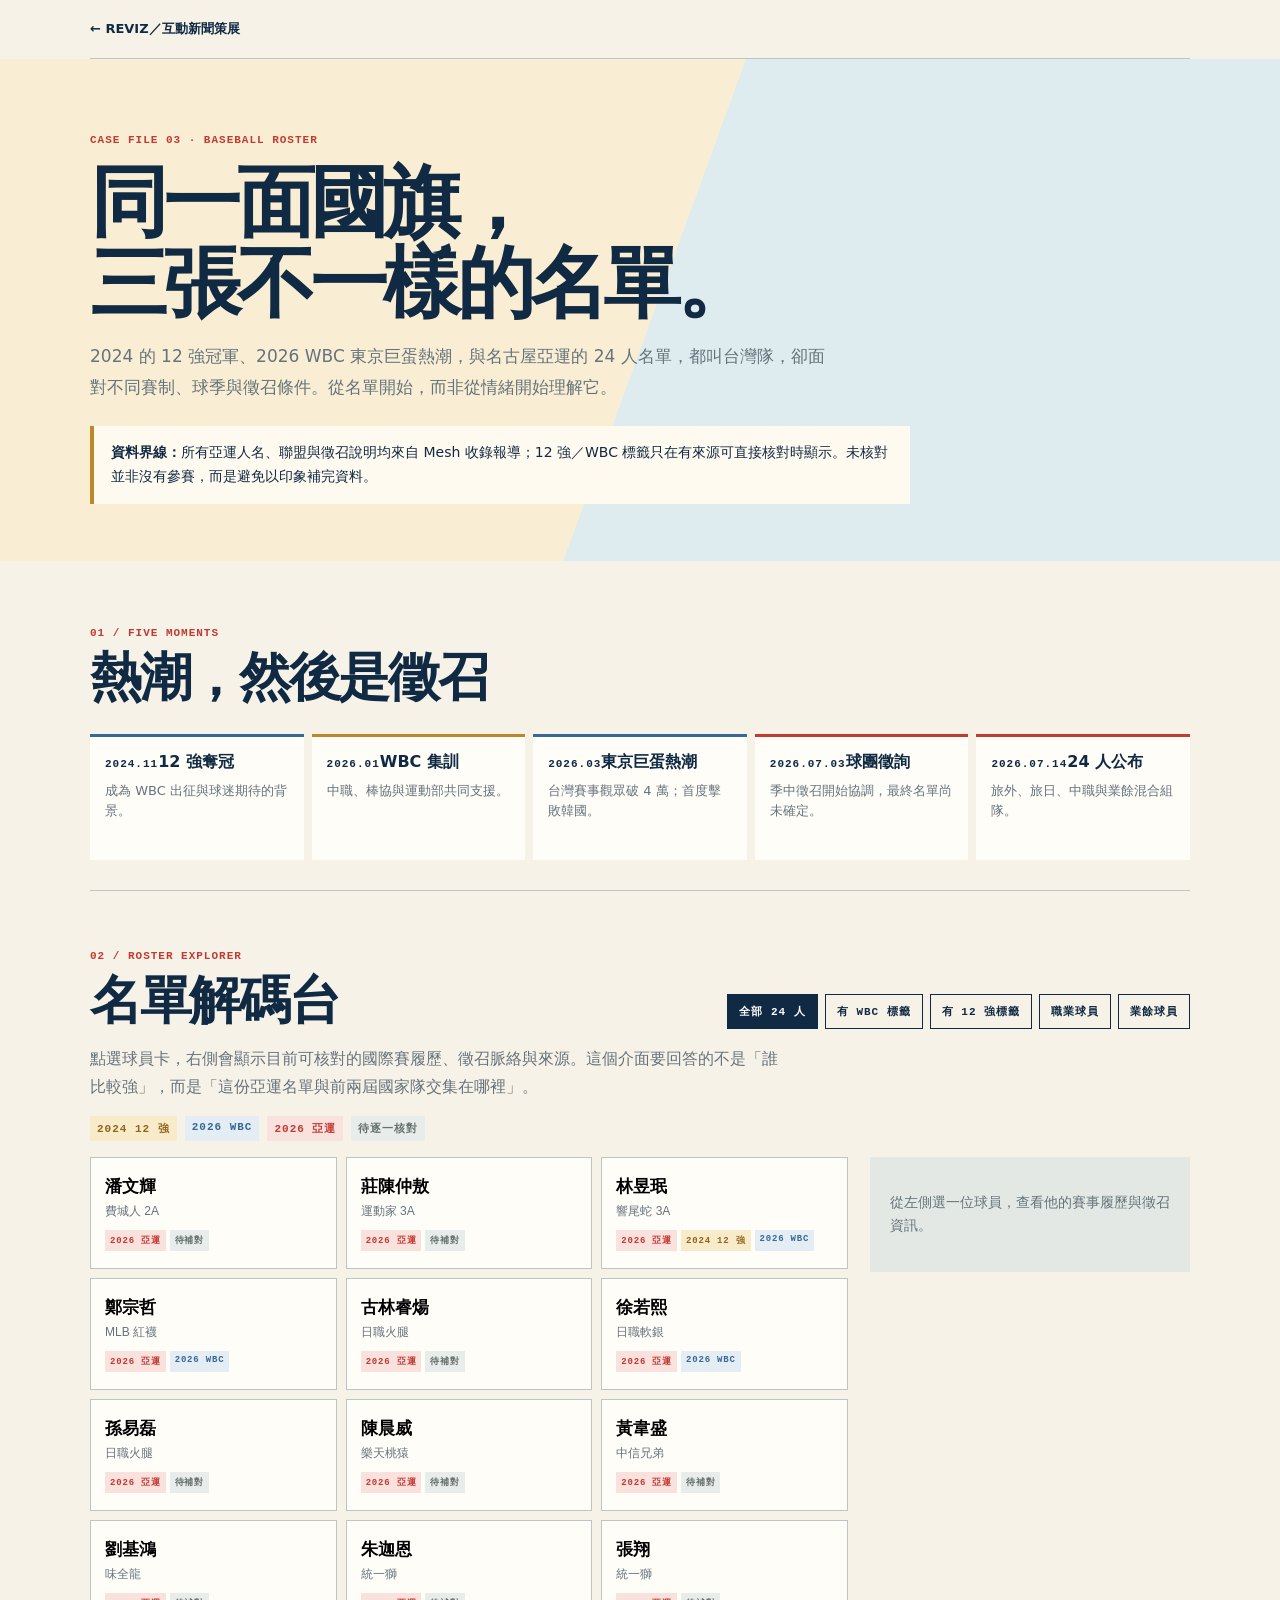
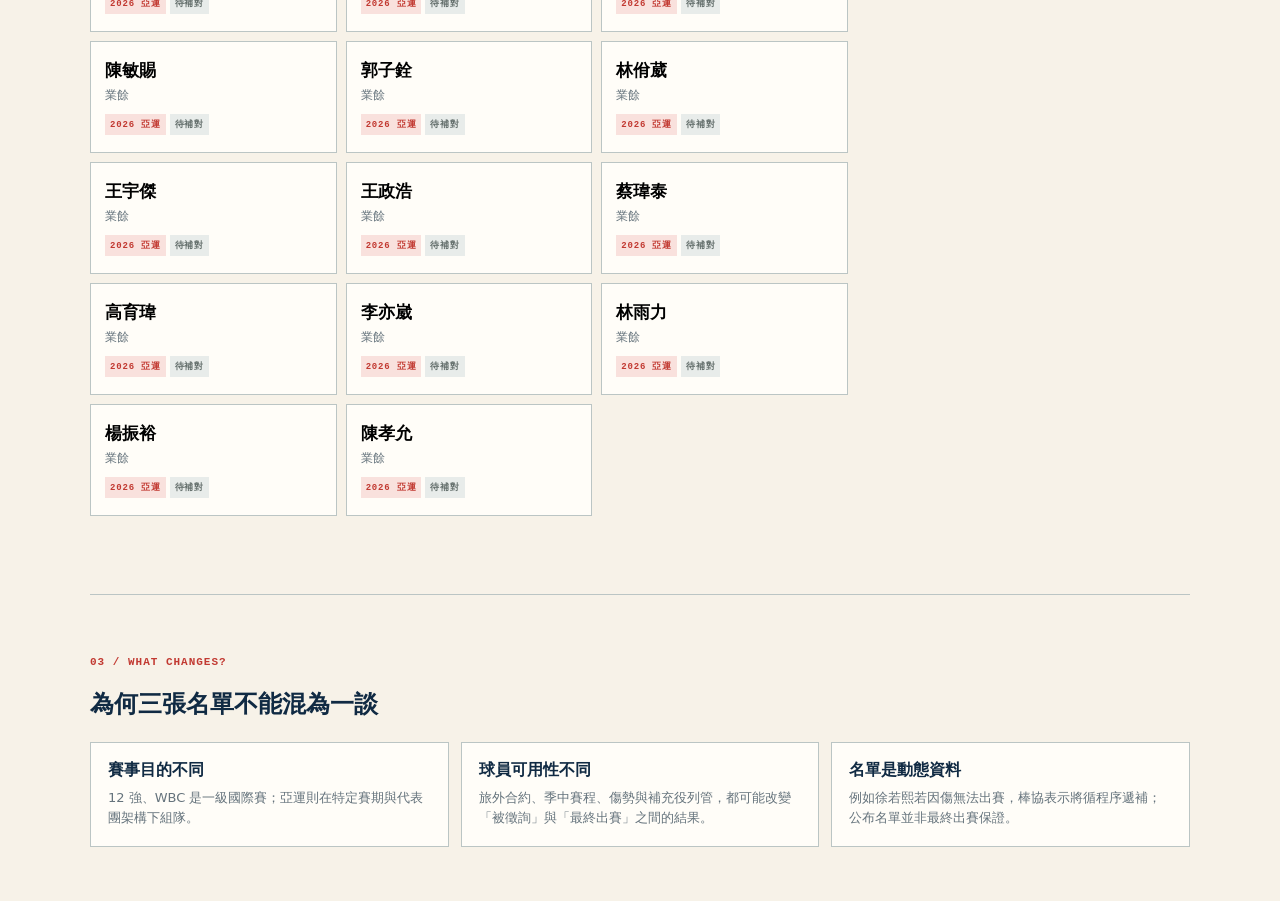
==== baseball-heat-to-asiad.html @ e4b778d0 "feat: redesign baseball story as roster explorer" ====
<!doctype html>
<html lang="zh-Hant"><head><meta charset="utf-8"><meta name="viewport" content="width=device-width,initial-scale=1"><title>24 人名單解碼｜Reviz</title><style>
:root{--ink:#102a43;--paper:#f7f2e8;--red:#c23a32;--blue:#376996;--gold:#bc8829;--line:#bbc5c4;--muted:#65737c}*{box-sizing:border-box}body{margin:0;background:var(--paper);color:var(--ink);font-family:system-ui,-apple-system,"Noto Sans TC",sans-serif}.wrap{width:min(1100px,calc(100% - 42px));margin:auto}a{color:#174f87}.top{padding:20px 0;border-bottom:1px solid var(--line);font-size:13px;font-weight:700}.top a{text-decoration:none;color:inherit}.hero{padding:64px 0 43px;background:linear-gradient(110deg,#f9eed3 0 51%,#dfecef 51%)}.eyebrow,.tag,.filter,.year{font:700 11px ui-monospace,SFMono-Regular,monospace;letter-spacing:.09em}.eyebrow{color:var(--red)}h1,h2{font-family:Georgia,"Noto Serif TC",serif}h1{max-width:870px;margin:16px 0 0;font-size:clamp(44px,7vw,78px);line-height:1.04;letter-spacing:-.06em}.deck{max-width:735px;color:var(--muted);font-size:17px;line-height:1.8}.notice{max-width:820px;margin-top:24px;padding:15px 17px;border-left:4px solid var(--gold);background:#fffaef;font-size:14px;line-height:1.7}.story{padding:55px 0 30px}.story h2,.roster h2{margin:9px 0 0;font-size:clamp(32px,5vw,52px);line-height:1.08;letter-spacing:-.045em}.rail{display:grid;grid-template-columns:repeat(5,1fr);gap:8px;margin-top:28px}.step{position:relative;min-height:126px;padding:15px;border-top:3px solid var(--blue);background:#fffdf8}.step:nth-child(2){border-color:var(--gold)}.step:nth-child(4),.step:nth-child(5){border-color:var(--red)}.step p{margin:8px 0 0;color:var(--muted);font-size:13px;line-height:1.55}.roster{padding:48px 0 78px;border-top:1px solid var(--line)}.roster-head{display:flex;align-items:end;justify-content:space-between;gap:22px}.filters{display:flex;gap:7px;flex-wrap:wrap;justify-content:end}.filter{padding:9px 11px;border:1px solid var(--ink);background:transparent;color:var(--ink);cursor:pointer}.filter.active{background:var(--ink);color:#fff}.guide{max-width:700px;color:var(--muted);line-height:1.7}.legend{display:flex;gap:8px;flex-wrap:wrap;margin:16px 0}.tag{display:inline-block;padding:5px 7px;background:#e4edf4;color:var(--blue)}.tag.twelve{background:#f8ebc9;color:#92651e}.tag.asia{background:#f9e1dd;color:var(--red)}.tag.unknown{background:#e8ecea;color:#66716e}.layout{display:grid;grid-template-columns:1fr 320px;gap:22px}.cards{display:grid;grid-template-columns:repeat(3,1fr);gap:9px}.card{min-height:112px;padding:14px;background:#fffdf8;border:1px solid var(--line);text-align:left;cursor:pointer}.card:hover,.card.active{border:2px solid var(--ink);padding:13px}.card.hide{display:none}.card b{display:block;font-size:17px}.card small{display:block;margin-top:5px;color:var(--muted);font-size:12px}.card .tags{display:flex;gap:4px;flex-wrap:wrap;margin-top:10px}.card .tag{font-size:9px;padding:4px 5px}.detail{position:sticky;top:16px;align-self:start;padding:20px;background:var(--ink);color:#fff}.detail h3{margin:8px 0 14px;font:700 28px Georgia}.detail p{color:#d1e0e3;font-size:14px;line-height:1.7}.detail .tag{color:var(--ink);background:#fff}.detail a{color:#ffe39a;font-weight:700}.detail.empty{background:#e4e8e4;color:var(--muted)}.detail.empty p{color:var(--muted)}.source{margin-top:20px;padding-top:15px;border-top:1px solid #537083;font-size:13px;line-height:1.7}.how{padding:50px 0;border-top:1px solid var(--line)}.howgrid{display:grid;grid-template-columns:repeat(3,1fr);gap:12px;margin-top:22px}.howgrid div{padding:17px;background:#fffdf8;border:1px solid var(--line)}.howgrid b{font-size:16px}.howgrid p{margin:7px 0 0;color:var(--muted);font-size:13px;line-height:1.6}@media(max-width:750px){.wrap{width:min(100% - 28px,1100px)}.hero{padding-top:42px}.rail,.cards,.howgrid{grid-template-columns:1fr}.roster-head{align-items:start;flex-direction:column}.filters{justify-content:start}.layout{grid-template-columns:1fr}.detail{position:static}.cards{grid-template-columns:repeat(2,1fr)}.step{min-height:auto}}
</style></head><body><header class="top wrap"><a href="index.html">← REVIZ／互動新聞策展</a></header><main><section class="hero"><div class="wrap"><p class="eyebrow">CASE FILE 03 · BASEBALL ROSTER</p><h1>同一面國旗，<br>三張不一樣的名單。</h1><p class="deck">2024 的 12 強冠軍、2026 WBC 東京巨蛋熱潮，與名古屋亞運的 24 人名單，都叫台灣隊，卻面對不同賽制、球季與徵召條件。從名單開始，而非從情緒開始理解它。</p><p class="notice"><b>資料界線：</b>所有亞運人名、聯盟與徵召說明均來自 Mesh 收錄報導；12 強／WBC 標籤只在有來源可直接核對時顯示。未核對並非沒有參賽，而是避免以印象補完資料。</p></div></section><section class="story wrap"><p class="eyebrow">01 / FIVE MOMENTS</p><h2>熱潮，然後是徵召</h2><div class="rail"><div class="step"><span class="year">2024.11</span><b>12 強奪冠</b><p>成為 WBC 出征與球迷期待的背景。</p></div><div class="step"><span class="year">2026.01</span><b>WBC 集訓</b><p>中職、棒協與運動部共同支援。</p></div><div class="step"><span class="year">2026.03</span><b>東京巨蛋熱潮</b><p>台灣賽事觀眾破 4 萬；首度擊敗韓國。</p></div><div class="step"><span class="year">2026.07.03</span><b>球團徵詢</b><p>季中徵召開始協調，最終名單尚未確定。</p></div><div class="step"><span class="year">2026.07.14</span><b>24 人公布</b><p>旅外、旅日、中職與業餘混合組隊。</p></div></div></section><section class="roster wrap"><div class="roster-head"><div><p class="eyebrow">02 / ROSTER EXPLORER</p><h2>名單解碼台</h2></div><div class="filters"><button class="filter active" data-filter="all">全部 24 人</button><button class="filter" data-filter="wbc">有 WBC 標籤</button><button class="filter" data-filter="twelve">有 12 強標籤</button><button class="filter" data-filter="pro">職業球員</button><button class="filter" data-filter="amateur">業餘球員</button></div></div><p class="guide">點選球員卡，右側會顯示目前可核對的國際賽履歷、徵召脈絡與來源。這個介面要回答的不是「誰比較強」，而是「這份亞運名單與前兩屆國家隊交集在哪裡」。</p><div class="legend"><span class="tag twelve">2024 12 強</span><span class="tag">2026 WBC</span><span class="tag asia">2026 亞運</span><span class="tag unknown">待逐一核對</span></div><div class="layout"><div class="cards" id="cards"></div><aside class="detail empty" id="detail"><p>從左側選一位球員，查看他的賽事履歷與徵召資訊。</p></aside></div></section><section class="how wrap"><p class="eyebrow">03 / WHAT CHANGES?</p><h2>為何三張名單不能混為一談</h2><div class="howgrid"><div><b>賽事目的不同</b><p>12 強、WBC 是一級國際賽；亞運則在特定賽期與代表團架構下組隊。</p></div><div><b>球員可用性不同</b><p>旅外合約、季中賽程、傷勢與補充役列管，都可能改變「被徵詢」與「最終出賽」之間的結果。</p></div><div><b>名單是動態資料</b><p>例如徐若熙若因傷無法出賽，棒協表示將循程序遞補；公布名單並非最終出賽保證。</p></div></div></section></main><script>
const players=[
['潘文輝','費城人 2A','pro',[], '亞運 24 人名單所列旅美投手。'],['莊陳仲敖','運動家 3A','pro',[], '亞運 24 人名單所列旅美投手。'],['林昱珉','響尾蛇 3A','pro',['twelve','wbc'], 'Mesh 報導可核對他曾為 2024 12 強與 2026 WBC 台灣隊成員；亦入列亞運。'],['鄭宗哲','MLB 紅襪','pro',['wbc'], '2026 WBC 正式 30 人名單野手；2024 12 強因列大聯盟 40 人名單而未參賽。棒協稱亞運徵詢時他尚未升大聯盟，且已表達意願。'],['古林睿煬','日職火腿','pro',[], '亞運 24 人名單所列旅日投手。'],['徐若熙','日職軟銀','pro',['wbc'], 'Mesh 可核對為 WBC 成員並入列亞運；若因腰傷無法出賽，棒協稱將循程序遞補。'],['孫易磊','日職火腿','pro',[], '亞運 24 人名單所列旅日投手。'],['陳晨威','樂天桃猿','pro',[], '7/3 已接獲徵詢通知；亞運正式名單入列。'],['黃韋盛','中信兄弟','pro',[], '亞運 24 人名單所列中職球員。'],['劉基鴻','味全龍','pro',[], '7/3 已接獲徵詢通知；球團表示願配合，也提到季中徵召的兩難。'],['朱迦恩','統一獅','pro',[], '亞運 24 人名單所列中職球員。'],['張翔','統一獅','pro',[], '亞運 24 人名單所列中職球員。'],['陳敏賜','業餘','amateur',[], '亞運 24 人名單所列業餘球員。'],['郭子銓','業餘','amateur',[], '亞運 24 人名單所列業餘球員。'],['林佾葳','業餘','amateur',[], '亞運 24 人名單所列業餘球員。'],['王宇傑','業餘','amateur',[], '亞運 24 人名單所列業餘球員。'],['王政浩','業餘','amateur',[], '亞運 24 人名單所列業餘球員。'],['蔡瑋泰','業餘','amateur',[], '亞運 24 人名單所列業餘球員。'],['高育瑋','業餘','amateur',[], '亞運 24 人名單所列業餘球員。'],['李亦崴','業餘','amateur',[], '亞運 24 人名單所列業餘球員。'],['林雨力','業餘','amateur',[], '亞運 24 人名單所列業餘球員。'],['楊振裕','業餘','amateur',[], '亞運 24 人名單所列業餘球員。'],['陳孝允','業餘','amateur',[], '亞運 24 人名單所列業餘球員。']];
const sources='<a target="_blank" rel="noreferrer" href="https://www.mirrormedia.mg/story/20260714edi060">亞運 24 人名單（鏡週刊）</a> · <a target="_blank" rel="noreferrer" href="https://www.mnews.tw/story/20260703nm027">球團徵詢（鏡新聞）</a> · <a target="_blank" rel="noreferrer" href="https://cpbl.com.tw/xmdoc/cont?sid=0O281660858849586866">12 強正式名單（CPBL）</a> · <a target="_blank" rel="noreferrer" href="https://www.cna.com.tw/news/aspt/202602065002.aspx">WBC 正式名單（中央社）</a>';
const cards=document.querySelector('#cards'),detail=document.querySelector('#detail');function tags(p){let x='<span class="tag asia">2026 亞運</span>';if(p[3].includes('twelve'))x+='<span class="tag twelve">2024 12 強</span>';if(p[3].includes('wbc'))x+='<span class="tag">2026 WBC</span>';if(!p[3].length)x+='<span class="tag unknown">待補對</span>';return x}function show(i){const p=players[i];detail.className='detail';detail.innerHTML='<span class="tag">'+p[1]+'</span><h3>'+p[0]+'</h3><div>'+tags(p)+'</div><p>'+p[4]+'</p><div class="source"><b>資料來源</b><br>'+sources+'</div>';document.querySelectorAll('.card').forEach(c=>c.classList.remove('active'));document.querySelector('[data-i="'+i+'"]').classList.add('active')}players.forEach((p,i)=>{let el=document.createElement('button');el.className='card';el.dataset.i=i;el.dataset.type=p[2];el.dataset.wbc=p[3].includes('wbc');el.dataset.twelve=p[3].includes('twelve');el.innerHTML='<b>'+p[0]+'</b><small>'+p[1]+'</small><div class="tags">'+tags(p)+'</div>';el.onclick=()=>show(i);cards.append(el)});document.querySelectorAll('.filter').forEach(b=>b.onclick=()=>{document.querySelectorAll('.filter').forEach(x=>x.classList.remove('active'));b.classList.add('active');let f=b.dataset.filter;document.querySelectorAll('.card').forEach(c=>c.classList.toggle('hide',f!=='all'&&(f==='wbc'?!JSON.parse(c.dataset.wbc):f==='twelve'?!JSON.parse(c.dataset.twelve):c.dataset.type!==f)))});
</script></body></html>
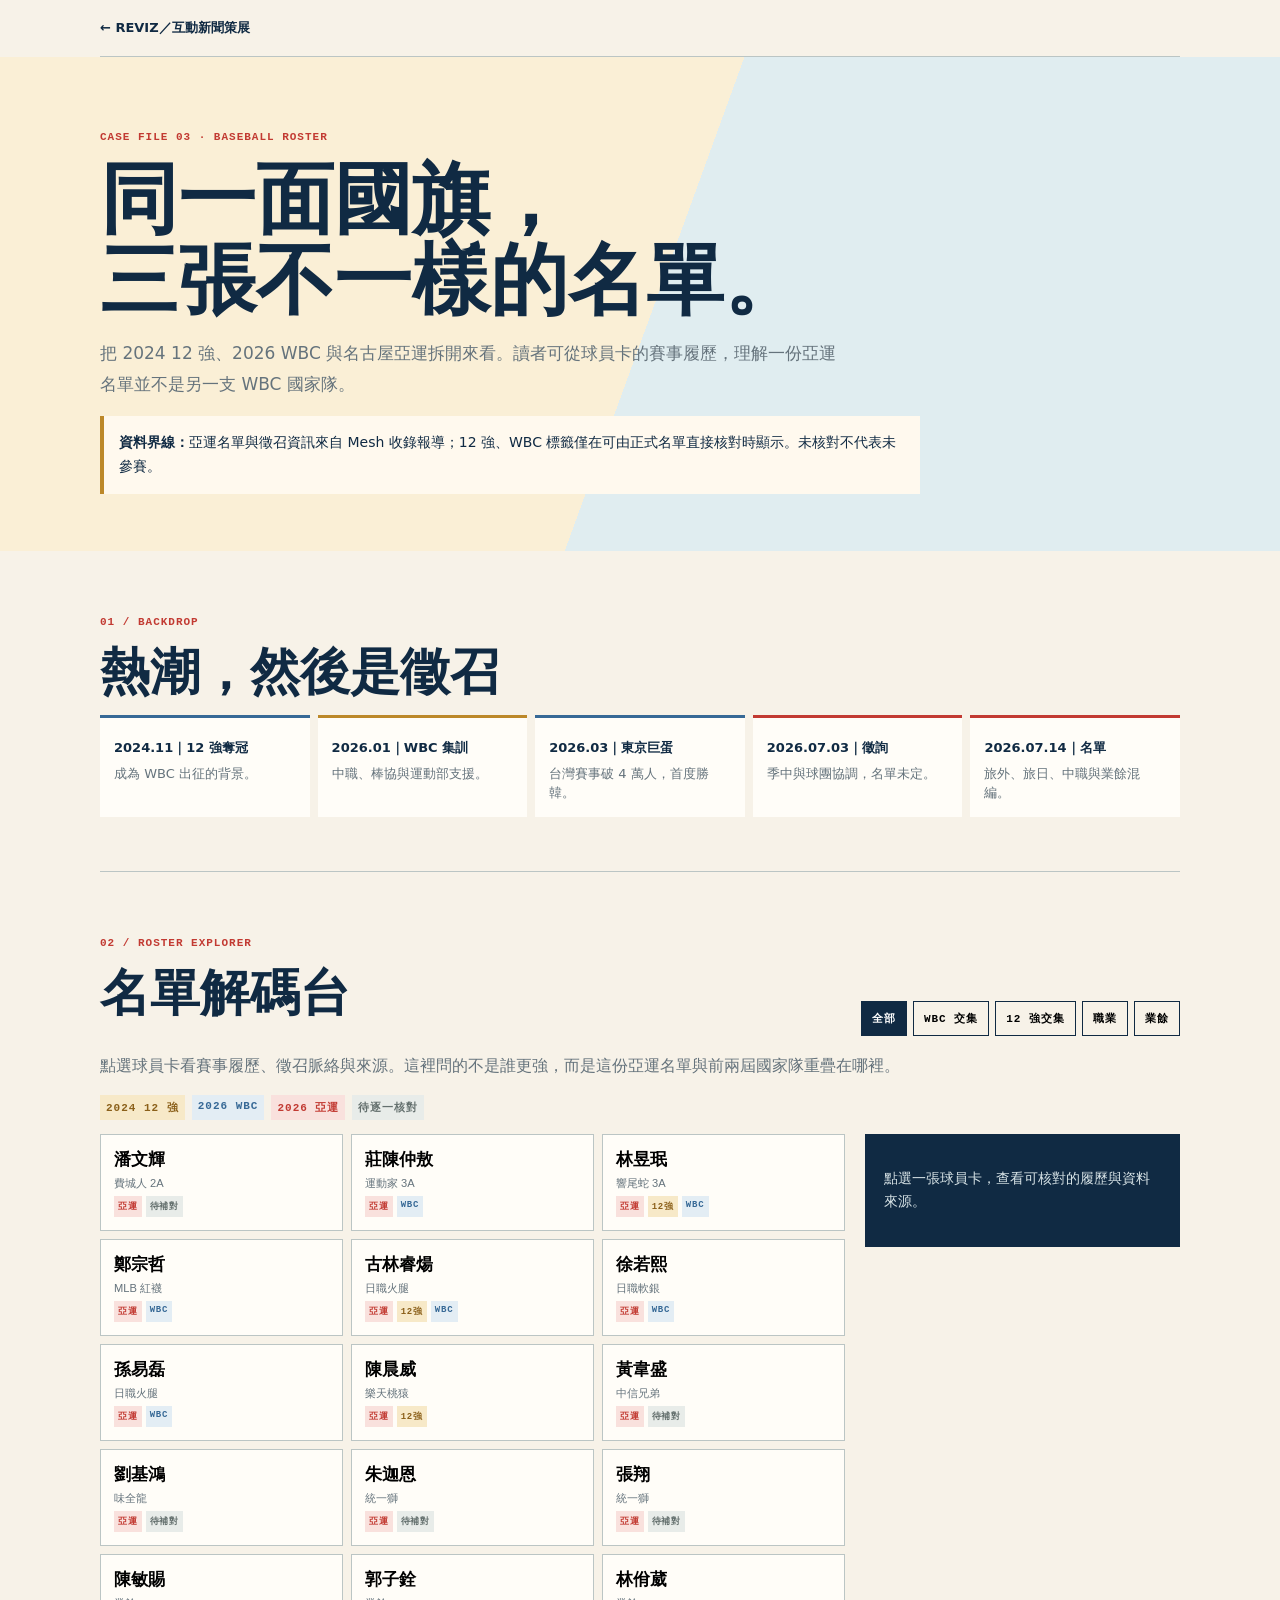
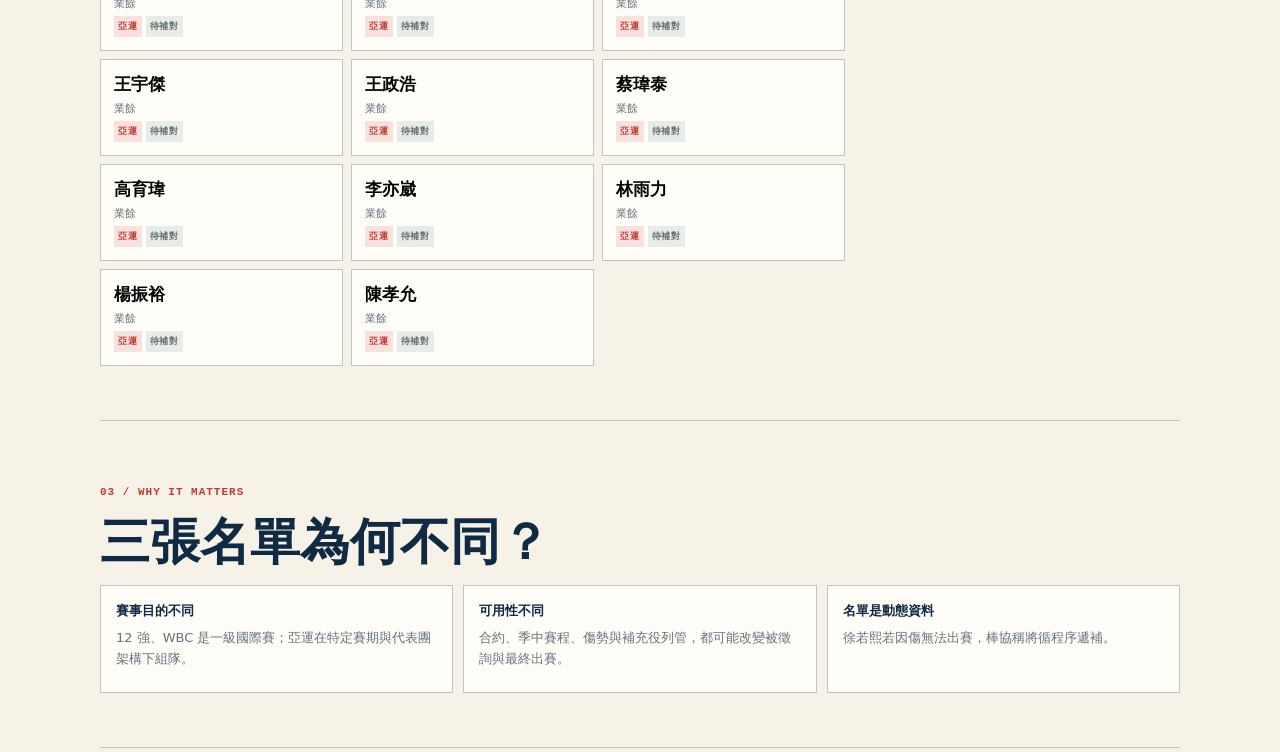
==== commit ba87b7c8: "fix: verify international tournament roster labels" ====
--- a/baseball-heat-to-asiad.html
+++ b/baseball-heat-to-asiad.html
@@ -1,9 +1 @@
-<!doctype html>
-<html lang="zh-Hant"><head><meta charset="utf-8"><meta name="viewport" content="width=device-width,initial-scale=1"><title>24 人名單解碼｜Reviz</title><style>
-:root{--ink:#102a43;--paper:#f7f2e8;--red:#c23a32;--blue:#376996;--gold:#bc8829;--line:#bbc5c4;--muted:#65737c}*{box-sizing:border-box}body{margin:0;background:var(--paper);color:var(--ink);font-family:system-ui,-apple-system,"Noto Sans TC",sans-serif}.wrap{width:min(1100px,calc(100% - 42px));margin:auto}a{color:#174f87}.top{padding:20px 0;border-bottom:1px solid var(--line);font-size:13px;font-weight:700}.top a{text-decoration:none;color:inherit}.hero{padding:64px 0 43px;background:linear-gradient(110deg,#f9eed3 0 51%,#dfecef 51%)}.eyebrow,.tag,.filter,.year{font:700 11px ui-monospace,SFMono-Regular,monospace;letter-spacing:.09em}.eyebrow{color:var(--red)}h1,h2{font-family:Georgia,"Noto Serif TC",serif}h1{max-width:870px;margin:16px 0 0;font-size:clamp(44px,7vw,78px);line-height:1.04;letter-spacing:-.06em}.deck{max-width:735px;color:var(--muted);font-size:17px;line-height:1.8}.notice{max-width:820px;margin-top:24px;padding:15px 17px;border-left:4px solid var(--gold);background:#fffaef;font-size:14px;line-height:1.7}.story{padding:55px 0 30px}.story h2,.roster h2{margin:9px 0 0;font-size:clamp(32px,5vw,52px);line-height:1.08;letter-spacing:-.045em}.rail{display:grid;grid-template-columns:repeat(5,1fr);gap:8px;margin-top:28px}.step{position:relative;min-height:126px;padding:15px;border-top:3px solid var(--blue);background:#fffdf8}.step:nth-child(2){border-color:var(--gold)}.step:nth-child(4),.step:nth-child(5){border-color:var(--red)}.step p{margin:8px 0 0;color:var(--muted);font-size:13px;line-height:1.55}.roster{padding:48px 0 78px;border-top:1px solid var(--line)}.roster-head{display:flex;align-items:end;justify-content:space-between;gap:22px}.filters{display:flex;gap:7px;flex-wrap:wrap;justify-content:end}.filter{padding:9px 11px;border:1px solid var(--ink);background:transparent;color:var(--ink);cursor:pointer}.filter.active{background:var(--ink);color:#fff}.guide{max-width:700px;color:var(--muted);line-height:1.7}.legend{display:flex;gap:8px;flex-wrap:wrap;margin:16px 0}.tag{display:inline-block;padding:5px 7px;background:#e4edf4;color:var(--blue)}.tag.twelve{background:#f8ebc9;color:#92651e}.tag.asia{background:#f9e1dd;color:var(--red)}.tag.unknown{background:#e8ecea;color:#66716e}.layout{display:grid;grid-template-columns:1fr 320px;gap:22px}.cards{display:grid;grid-template-columns:repeat(3,1fr);gap:9px}.card{min-height:112px;padding:14px;background:#fffdf8;border:1px solid var(--line);text-align:left;cursor:pointer}.card:hover,.card.active{border:2px solid var(--ink);padding:13px}.card.hide{display:none}.card b{display:block;font-size:17px}.card small{display:block;margin-top:5px;color:var(--muted);font-size:12px}.card .tags{display:flex;gap:4px;flex-wrap:wrap;margin-top:10px}.card .tag{font-size:9px;padding:4px 5px}.detail{position:sticky;top:16px;align-self:start;padding:20px;background:var(--ink);color:#fff}.detail h3{margin:8px 0 14px;font:700 28px Georgia}.detail p{color:#d1e0e3;font-size:14px;line-height:1.7}.detail .tag{color:var(--ink);background:#fff}.detail a{color:#ffe39a;font-weight:700}.detail.empty{background:#e4e8e4;color:var(--muted)}.detail.empty p{color:var(--muted)}.source{margin-top:20px;padding-top:15px;border-top:1px solid #537083;font-size:13px;line-height:1.7}.how{padding:50px 0;border-top:1px solid var(--line)}.howgrid{display:grid;grid-template-columns:repeat(3,1fr);gap:12px;margin-top:22px}.howgrid div{padding:17px;background:#fffdf8;border:1px solid var(--line)}.howgrid b{font-size:16px}.howgrid p{margin:7px 0 0;color:var(--muted);font-size:13px;line-height:1.6}@media(max-width:750px){.wrap{width:min(100% - 28px,1100px)}.hero{padding-top:42px}.rail,.cards,.howgrid{grid-template-columns:1fr}.roster-head{align-items:start;flex-direction:column}.filters{justify-content:start}.layout{grid-template-columns:1fr}.detail{position:static}.cards{grid-template-columns:repeat(2,1fr)}.step{min-height:auto}}
-</style></head><body><header class="top wrap"><a href="index.html">← REVIZ／互動新聞策展</a></header><main><section class="hero"><div class="wrap"><p class="eyebrow">CASE FILE 03 · BASEBALL ROSTER</p><h1>同一面國旗，<br>三張不一樣的名單。</h1><p class="deck">2024 的 12 強冠軍、2026 WBC 東京巨蛋熱潮，與名古屋亞運的 24 人名單，都叫台灣隊，卻面對不同賽制、球季與徵召條件。從名單開始，而非從情緒開始理解它。</p><p class="notice"><b>資料界線：</b>所有亞運人名、聯盟與徵召說明均來自 Mesh 收錄報導；12 強／WBC 標籤只在有來源可直接核對時顯示。未核對並非沒有參賽，而是避免以印象補完資料。</p></div></section><section class="story wrap"><p class="eyebrow">01 / FIVE MOMENTS</p><h2>熱潮，然後是徵召</h2><div class="rail"><div class="step"><span class="year">2024.11</span><b>12 強奪冠</b><p>成為 WBC 出征與球迷期待的背景。</p></div><div class="step"><span class="year">2026.01</span><b>WBC 集訓</b><p>中職、棒協與運動部共同支援。</p></div><div class="step"><span class="year">2026.03</span><b>東京巨蛋熱潮</b><p>台灣賽事觀眾破 4 萬；首度擊敗韓國。</p></div><div class="step"><span class="year">2026.07.03</span><b>球團徵詢</b><p>季中徵召開始協調，最終名單尚未確定。</p></div><div class="step"><span class="year">2026.07.14</span><b>24 人公布</b><p>旅外、旅日、中職與業餘混合組隊。</p></div></div></section><section class="roster wrap"><div class="roster-head"><div><p class="eyebrow">02 / ROSTER EXPLORER</p><h2>名單解碼台</h2></div><div class="filters"><button class="filter active" data-filter="all">全部 24 人</button><button class="filter" data-filter="wbc">有 WBC 標籤</button><button class="filter" data-filter="twelve">有 12 強標籤</button><button class="filter" data-filter="pro">職業球員</button><button class="filter" data-filter="amateur">業餘球員</button></div></div><p class="guide">點選球員卡，右側會顯示目前可核對的國際賽履歷、徵召脈絡與來源。這個介面要回答的不是「誰比較強」，而是「這份亞運名單與前兩屆國家隊交集在哪裡」。</p><div class="legend"><span class="tag twelve">2024 12 強</span><span class="tag">2026 WBC</span><span class="tag asia">2026 亞運</span><span class="tag unknown">待逐一核對</span></div><div class="layout"><div class="cards" id="cards"></div><aside class="detail empty" id="detail"><p>從左側選一位球員，查看他的賽事履歷與徵召資訊。</p></aside></div></section><section class="how wrap"><p class="eyebrow">03 / WHAT CHANGES?</p><h2>為何三張名單不能混為一談</h2><div class="howgrid"><div><b>賽事目的不同</b><p>12 強、WBC 是一級國際賽；亞運則在特定賽期與代表團架構下組隊。</p></div><div><b>球員可用性不同</b><p>旅外合約、季中賽程、傷勢與補充役列管，都可能改變「被徵詢」與「最終出賽」之間的結果。</p></div><div><b>名單是動態資料</b><p>例如徐若熙若因傷無法出賽，棒協表示將循程序遞補；公布名單並非最終出賽保證。</p></div></div></section></main><script>
-const players=[
-['潘文輝','費城人 2A','pro',[], '亞運 24 人名單所列旅美投手。'],['莊陳仲敖','運動家 3A','pro',[], '亞運 24 人名單所列旅美投手。'],['林昱珉','響尾蛇 3A','pro',['twelve','wbc'], 'Mesh 報導可核對他曾為 2024 12 強與 2026 WBC 台灣隊成員；亦入列亞運。'],['鄭宗哲','MLB 紅襪','pro',['wbc'], '2026 WBC 正式 30 人名單野手；2024 12 強因列大聯盟 40 人名單而未參賽。棒協稱亞運徵詢時他尚未升大聯盟，且已表達意願。'],['古林睿煬','日職火腿','pro',[], '亞運 24 人名單所列旅日投手。'],['徐若熙','日職軟銀','pro',['wbc'], 'Mesh 可核對為 WBC 成員並入列亞運；若因腰傷無法出賽，棒協稱將循程序遞補。'],['孫易磊','日職火腿','pro',[], '亞運 24 人名單所列旅日投手。'],['陳晨威','樂天桃猿','pro',[], '7/3 已接獲徵詢通知；亞運正式名單入列。'],['黃韋盛','中信兄弟','pro',[], '亞運 24 人名單所列中職球員。'],['劉基鴻','味全龍','pro',[], '7/3 已接獲徵詢通知；球團表示願配合，也提到季中徵召的兩難。'],['朱迦恩','統一獅','pro',[], '亞運 24 人名單所列中職球員。'],['張翔','統一獅','pro',[], '亞運 24 人名單所列中職球員。'],['陳敏賜','業餘','amateur',[], '亞運 24 人名單所列業餘球員。'],['郭子銓','業餘','amateur',[], '亞運 24 人名單所列業餘球員。'],['林佾葳','業餘','amateur',[], '亞運 24 人名單所列業餘球員。'],['王宇傑','業餘','amateur',[], '亞運 24 人名單所列業餘球員。'],['王政浩','業餘','amateur',[], '亞運 24 人名單所列業餘球員。'],['蔡瑋泰','業餘','amateur',[], '亞運 24 人名單所列業餘球員。'],['高育瑋','業餘','amateur',[], '亞運 24 人名單所列業餘球員。'],['李亦崴','業餘','amateur',[], '亞運 24 人名單所列業餘球員。'],['林雨力','業餘','amateur',[], '亞運 24 人名單所列業餘球員。'],['楊振裕','業餘','amateur',[], '亞運 24 人名單所列業餘球員。'],['陳孝允','業餘','amateur',[], '亞運 24 人名單所列業餘球員。']];
-const sources='<a target="_blank" rel="noreferrer" href="https://www.mirrormedia.mg/story/20260714edi060">亞運 24 人名單（鏡週刊）</a> · <a target="_blank" rel="noreferrer" href="https://www.mnews.tw/story/20260703nm027">球團徵詢（鏡新聞）</a> · <a target="_blank" rel="noreferrer" href="https://cpbl.com.tw/xmdoc/cont?sid=0O281660858849586866">12 強正式名單（CPBL）</a> · <a target="_blank" rel="noreferrer" href="https://www.cna.com.tw/news/aspt/202602065002.aspx">WBC 正式名單（中央社）</a>';
-const cards=document.querySelector('#cards'),detail=document.querySelector('#detail');function tags(p){let x='<span class="tag asia">2026 亞運</span>';if(p[3].includes('twelve'))x+='<span class="tag twelve">2024 12 強</span>';if(p[3].includes('wbc'))x+='<span class="tag">2026 WBC</span>';if(!p[3].length)x+='<span class="tag unknown">待補對</span>';return x}function show(i){const p=players[i];detail.className='detail';detail.innerHTML='<span class="tag">'+p[1]+'</span><h3>'+p[0]+'</h3><div>'+tags(p)+'</div><p>'+p[4]+'</p><div class="source"><b>資料來源</b><br>'+sources+'</div>';document.querySelectorAll('.card').forEach(c=>c.classList.remove('active'));document.querySelector('[data-i="'+i+'"]').classList.add('active')}players.forEach((p,i)=>{let el=document.createElement('button');el.className='card';el.dataset.i=i;el.dataset.type=p[2];el.dataset.wbc=p[3].includes('wbc');el.dataset.twelve=p[3].includes('twelve');el.innerHTML='<b>'+p[0]+'</b><small>'+p[1]+'</small><div class="tags">'+tags(p)+'</div>';el.onclick=()=>show(i);cards.append(el)});document.querySelectorAll('.filter').forEach(b=>b.onclick=()=>{document.querySelectorAll('.filter').forEach(x=>x.classList.remove('active'));b.classList.add('active');let f=b.dataset.filter;document.querySelectorAll('.card').forEach(c=>c.classList.toggle('hide',f!=='all'&&(f==='wbc'?!JSON.parse(c.dataset.wbc):f==='twelve'?!JSON.parse(c.dataset.twelve):c.dataset.type!==f)))});
-</script></body></html>
+<!doctype html><html lang="zh-Hant"><head><meta charset="utf-8"><meta name="viewport" content="width=device-width,initial-scale=1"><title>24 人名單解碼｜Reviz</title><style>:root{--i:#102a43;--p:#f7f2e8;--r:#c23a32;--b:#376996;--g:#bc8829;--l:#bbc5c4;--m:#65737c}*{box-sizing:border-box}body{margin:0;background:var(--p);color:var(--i);font-family:system-ui,-apple-system,"Noto Sans TC",sans-serif}.w{width:min(1080px,calc(100% - 38px));margin:auto}a{color:#174f87}.top{padding:19px 0;border-bottom:1px solid var(--l);font-size:13px;font-weight:700}.top a{text-decoration:none;color:inherit}.hero{padding:63px 0 43px;background:linear-gradient(110deg,#faefd6 0 51%,#e0edf0 51%)}.ey,.tag,.filter{font:700 11px ui-monospace,monospace;letter-spacing:.09em}.ey{color:var(--r)}h1,h2{font-family:Georgia,"Noto Serif TC",serif}h1{margin:16px 0;font-size:clamp(44px,7vw,78px);line-height:1.04}.deck{max-width:740px;color:var(--m);font-size:17px;line-height:1.8}.note{max-width:820px;padding:15px;border-left:4px solid var(--g);background:#fff9ee;font-size:14px;line-height:1.7}.section{padding:54px 0;border-bottom:1px solid var(--l)}h2{margin:9px 0;font-size:clamp(31px,5vw,50px)}.rail{display:grid;grid-template-columns:repeat(5,1fr);gap:8px}.step{padding:14px;background:#fffdf8;border-top:3px solid var(--b);font-size:13px;line-height:1.5}.step:nth-child(2){border-color:var(--g)}.step:nth-child(n+4){border-color:var(--r)}.step b{display:block;margin:6px 0}.step p{margin:0;color:var(--m)}.head{display:flex;justify-content:space-between;align-items:end;gap:15px}.filters{display:flex;gap:6px;flex-wrap:wrap;justify-content:end}.filter{padding:9px 10px;background:transparent;border:1px solid var(--i);cursor:pointer}.filter.active{background:var(--i);color:#fff}.guide{color:var(--m);line-height:1.7}.legend{display:flex;gap:7px;flex-wrap:wrap;margin:14px 0}.tag{display:inline-block;padding:5px 6px;background:#e3edf4;color:var(--b)}.tag.t{background:#f7e9c8;color:#8b601a}.tag.a{background:#f9e1dd;color:var(--r)}.tag.u{background:#e8ece9;color:#64706e}.layout{display:grid;grid-template-columns:1fr 315px;gap:20px}.cards{display:grid;grid-template-columns:repeat(3,1fr);gap:8px}.card{padding:13px;border:1px solid var(--l);background:#fffdf8;text-align:left;cursor:pointer}.card:hover,.card.active{outline:2px solid var(--i)}.card.hide{display:none}.card b{display:block;font-size:17px}.card small{display:block;color:var(--m);margin:5px 0}.tags{display:flex;gap:4px;flex-wrap:wrap}.card .tag{font-size:9px;padding:4px}.detail{position:sticky;top:15px;align-self:start;padding:19px;background:var(--i);color:#fff}.detail h3{margin:8px 0 12px;font:700 29px Georgia}.detail p{color:#d8e4e7;line-height:1.7;font-size:14px}.detail a{color:#ffe49b}.src{margin-top:18px;padding-top:14px;border-top:1px solid #5b758a;font-size:12px;line-height:1.7}.how{display:grid;grid-template-columns:repeat(3,1fr);gap:10px}.how div{padding:15px;background:#fffdf8;border:1px solid var(--l);font-size:13px;line-height:1.6}.how p{margin:7px 0;color:var(--m)}@media(max-width:720px){.w{width:min(100% - 28px,1080px)}.rail,.cards,.how{grid-template-columns:1fr}.head{display:block}.filters{justify-content:start}.layout{grid-template-columns:1fr}.detail{position:static}.cards{grid-template-columns:repeat(2,1fr)}}</style></head><body><header class="top w"><a href="index.html">← REVIZ／互動新聞策展</a></header><main><section class="hero"><div class="w"><p class="ey">CASE FILE 03 · BASEBALL ROSTER</p><h1>同一面國旗，<br>三張不一樣的名單。</h1><p class="deck">把 2024 12 強、2026 WBC 與名古屋亞運拆開來看。讀者可從球員卡的賽事履歷，理解一份亞運名單並不是另一支 WBC 國家隊。</p><p class="note"><b>資料界線：</b>亞運名單與徵召資訊來自 Mesh 收錄報導；12 強、WBC 標籤僅在可由正式名單直接核對時顯示。未核對不代表未參賽。</p></div></section><section class="section w"><p class="ey">01 / BACKDROP</p><h2>熱潮，然後是徵召</h2><div class="rail"><div class="step"><b>2024.11｜12 強奪冠</b><p>成為 WBC 出征的背景。</p></div><div class="step"><b>2026.01｜WBC 集訓</b><p>中職、棒協與運動部支援。</p></div><div class="step"><b>2026.03｜東京巨蛋</b><p>台灣賽事破 4 萬人，首度勝韓。</p></div><div class="step"><b>2026.07.03｜徵詢</b><p>季中與球團協調，名單未定。</p></div><div class="step"><b>2026.07.14｜名單</b><p>旅外、旅日、中職與業餘混編。</p></div></div></section><section class="section w"><div class="head"><div><p class="ey">02 / ROSTER EXPLORER</p><h2>名單解碼台</h2></div><div class="filters"><button class="filter active" data-f="all">全部</button><button class="filter" data-f="wbc">WBC 交集</button><button class="filter" data-f="twelve">12 強交集</button><button class="filter" data-f="pro">職業</button><button class="filter" data-f="amateur">業餘</button></div></div><p class="guide">點選球員卡看賽事履歷、徵召脈絡與來源。這裡問的不是誰更強，而是這份亞運名單與前兩屆國家隊重疊在哪裡。</p><div class="legend"><span class="tag t">2024 12 強</span><span class="tag">2026 WBC</span><span class="tag a">2026 亞運</span><span class="tag u">待逐一核對</span></div><div class="layout"><div class="cards" id="cards"></div><aside id="detail" class="detail"><p>點選一張球員卡，查看可核對的履歷與資料來源。</p></aside></div></section><section class="section w"><p class="ey">03 / WHY IT MATTERS</p><h2>三張名單為何不同？</h2><div class="how"><div><b>賽事目的不同</b><p>12 強、WBC 是一級國際賽；亞運在特定賽期與代表團架構下組隊。</p></div><div><b>可用性不同</b><p>合約、季中賽程、傷勢與補充役列管，都可能改變被徵詢與最終出賽。</p></div><div><b>名單是動態資料</b><p>徐若熙若因傷無法出賽，棒協稱將循程序遞補。</p></div></div></section></main><script>const P=[['潘文輝','費城人 2A','pro',[]],['莊陳仲敖','運動家 3A','pro',['wbc']],['林昱珉','響尾蛇 3A','pro',['twelve','wbc']],['鄭宗哲','MLB 紅襪','pro',['wbc']],['古林睿煬','日職火腿','pro',['twelve','wbc']],['徐若熙','日職軟銀','pro',['wbc']],['孫易磊','日職火腿','pro',['wbc']],['陳晨威','樂天桃猿','pro',['twelve']],['黃韋盛','中信兄弟','pro',[]],['劉基鴻','味全龍','pro',[]],['朱迦恩','統一獅','pro',[]],['張翔','統一獅','pro',[]],['陳敏賜','業餘','amateur',[]],['郭子銓','業餘','amateur',[]],['林佾葳','業餘','amateur',[]],['王宇傑','業餘','amateur',[]],['王政浩','業餘','amateur',[]],['蔡瑋泰','業餘','amateur',[]],['高育瑋','業餘','amateur',[]],['李亦崴','業餘','amateur',[]],['林雨力','業餘','amateur',[]],['楊振裕','業餘','amateur',[]],['陳孝允','業餘','amateur',[]]];const S='<a target="_blank" href="https://www.mirrormedia.mg/story/20260714edi060">亞運名單（鏡週刊）</a> · <a target="_blank" href="https://www.mnews.tw/story/20260703nm027">徵詢（鏡新聞）</a> · <a target="_blank" href="https://cpbl.com.tw/xmdoc/cont?sid=0O281660858849586866">12強正式名單（CPBL）</a> · <a target="_blank" href="https://www.cna.com.tw/news/aspt/202602065002.aspx">WBC正式名單（中央社）</a>';const C=document.querySelector('#cards'),D=document.querySelector('#detail');function T(x){let s='<span class="tag a">亞運</span>';if(x[3].includes('twelve'))s+='<span class="tag t">12強</span>';if(x[3].includes('wbc'))s+='<span class="tag">WBC</span>';if(!x[3].length)s+='<span class="tag u">待補對</span>';return s}P.forEach((p,i)=>{let b=document.createElement('button');b.className='card';b.dataset.i=i;b.dataset.type=p[2];b.dataset.w=p[3].includes('wbc');b.dataset.t=p[3].includes('twelve');b.innerHTML='<b>'+p[0]+'</b><small>'+p[1]+'</small><div class="tags">'+T(p)+'</div>';b.onclick=()=>{let n=p[0],txt=n==='鄭宗哲'?'2026 WBC 正式野手；2024 12 強因列大聯盟40人名單未參賽。棒協稱亞運徵詢時尚未升大聯盟。':n==='孫易磊'?'2026 WBC 正式投手；2024 12 強官方28人名單未列其名；同時入列亞運。':n==='林昱珉'?'可核對為2024 12強與2026 WBC成員，亦入列亞運。':n==='古林睿煬'?'可核對為2024 12強與2026 WBC成員，亦入列亞運。':n==='陳晨威'?'可核對為2024 12強成員；7/3已接獲亞運徵詢。':'亞運報導所列球員；12強與WBC履歷仍待逐一以正式名單核對。';D.innerHTML='<span class="tag">'+p[1]+'</span><h3>'+n+'</h3>'+T(p)+'<p>'+txt+'</p><div class="src">'+S+'</div>';document.querySelectorAll('.card').forEach(x=>x.classList.remove('active'));b.classList.add('active')};C.append(b)});document.querySelectorAll('.filter').forEach(b=>b.onclick=()=>{document.querySelectorAll('.filter').forEach(x=>x.classList.remove('active'));b.classList.add('active');let f=b.dataset.f;document.querySelectorAll('.card').forEach(c=>c.classList.toggle('hide',f!=='all'&&(f==='wbc'?!JSON.parse(c.dataset.w):f==='twelve'?!JSON.parse(c.dataset.t):c.dataset.type!==f)))});</script></body></html>
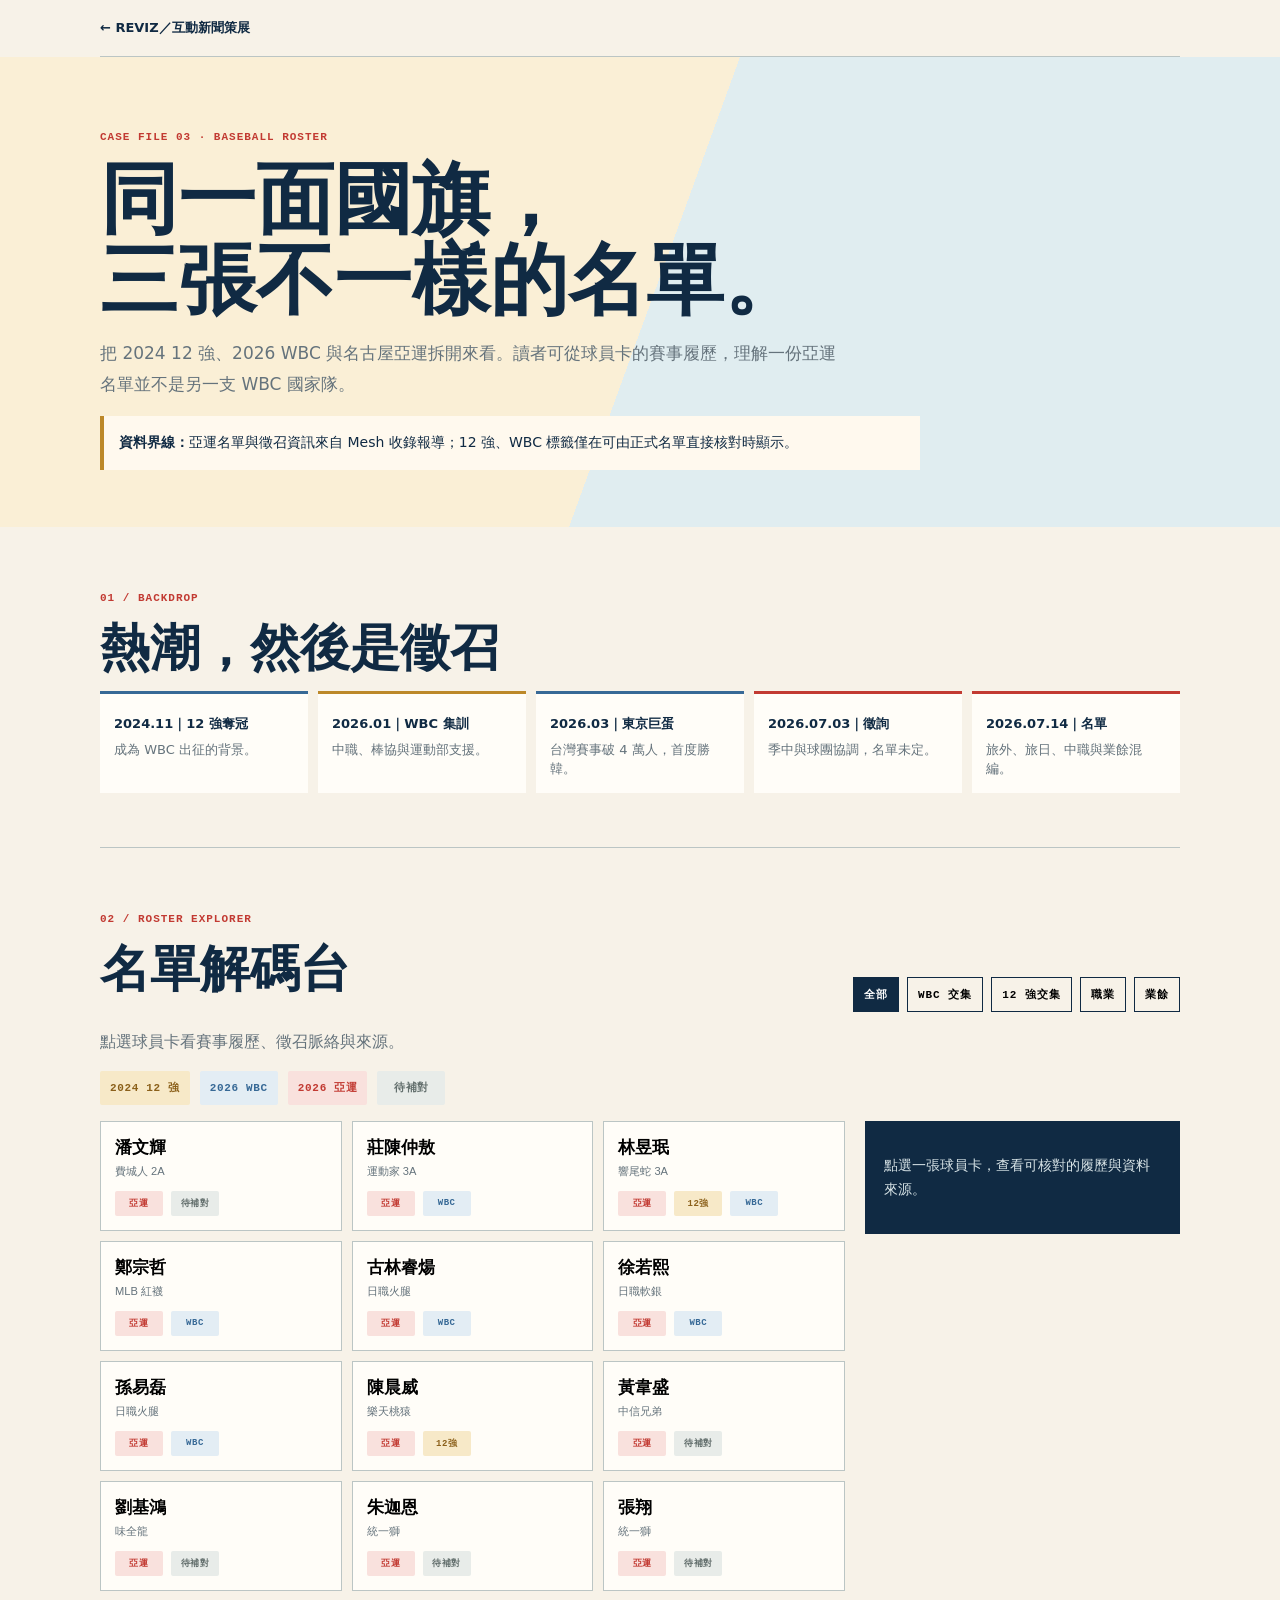
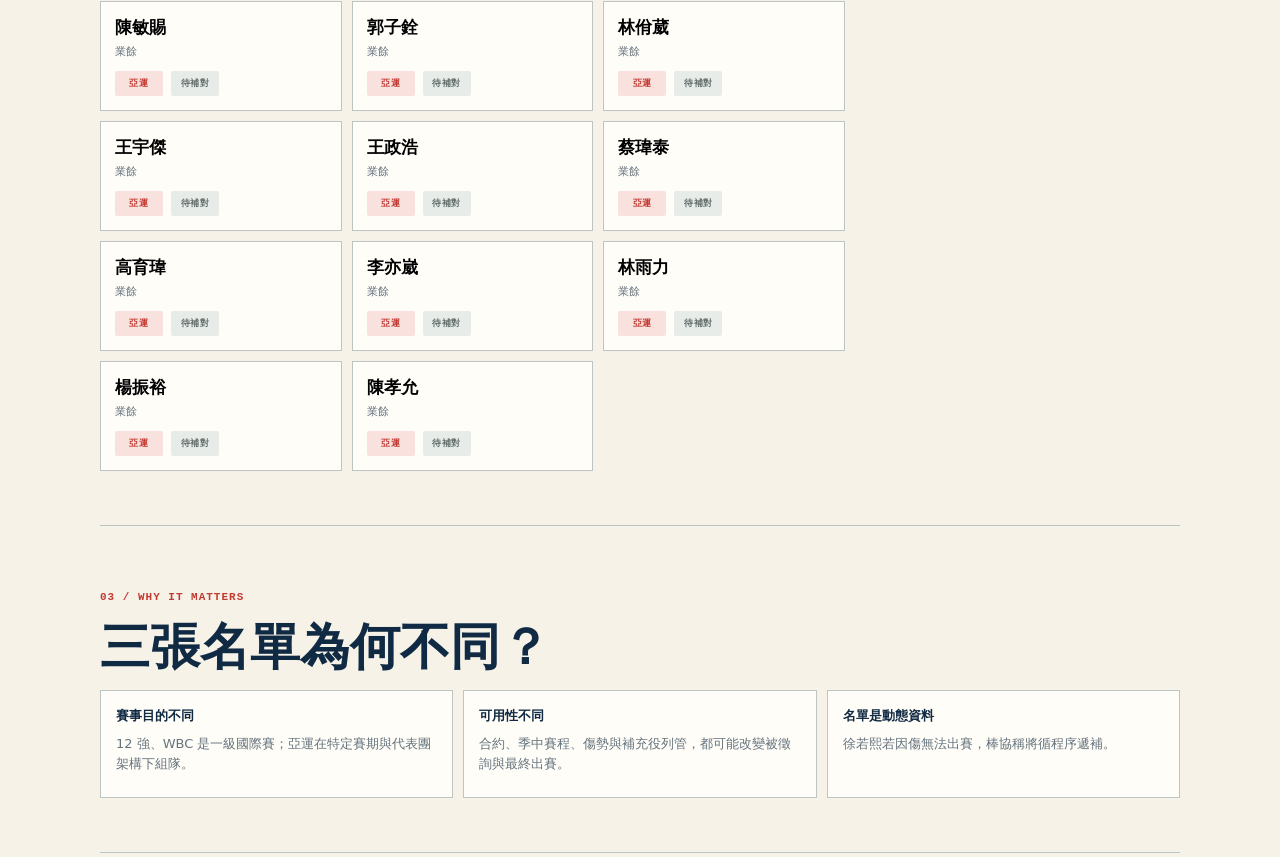
==== commit bcafb175: "fix: align baseball roster badge layout" ====
--- a/baseball-heat-to-asiad.html
+++ b/baseball-heat-to-asiad.html
@@ -1 +1 @@
-<!doctype html><html lang="zh-Hant"><head><meta charset="utf-8"><meta name="viewport" content="width=device-width,initial-scale=1"><title>24 人名單解碼｜Reviz</title><style>:root{--i:#102a43;--p:#f7f2e8;--r:#c23a32;--b:#376996;--g:#bc8829;--l:#bbc5c4;--m:#65737c}*{box-sizing:border-box}body{margin:0;background:var(--p);color:var(--i);font-family:system-ui,-apple-system,"Noto Sans TC",sans-serif}.w{width:min(1080px,calc(100% - 38px));margin:auto}a{color:#174f87}.top{padding:19px 0;border-bottom:1px solid var(--l);font-size:13px;font-weight:700}.top a{text-decoration:none;color:inherit}.hero{padding:63px 0 43px;background:linear-gradient(110deg,#faefd6 0 51%,#e0edf0 51%)}.ey,.tag,.filter{font:700 11px ui-monospace,monospace;letter-spacing:.09em}.ey{color:var(--r)}h1,h2{font-family:Georgia,"Noto Serif TC",serif}h1{margin:16px 0;font-size:clamp(44px,7vw,78px);line-height:1.04}.deck{max-width:740px;color:var(--m);font-size:17px;line-height:1.8}.note{max-width:820px;padding:15px;border-left:4px solid var(--g);background:#fff9ee;font-size:14px;line-height:1.7}.section{padding:54px 0;border-bottom:1px solid var(--l)}h2{margin:9px 0;font-size:clamp(31px,5vw,50px)}.rail{display:grid;grid-template-columns:repeat(5,1fr);gap:8px}.step{padding:14px;background:#fffdf8;border-top:3px solid var(--b);font-size:13px;line-height:1.5}.step:nth-child(2){border-color:var(--g)}.step:nth-child(n+4){border-color:var(--r)}.step b{display:block;margin:6px 0}.step p{margin:0;color:var(--m)}.head{display:flex;justify-content:space-between;align-items:end;gap:15px}.filters{display:flex;gap:6px;flex-wrap:wrap;justify-content:end}.filter{padding:9px 10px;background:transparent;border:1px solid var(--i);cursor:pointer}.filter.active{background:var(--i);color:#fff}.guide{color:var(--m);line-height:1.7}.legend{display:flex;gap:7px;flex-wrap:wrap;margin:14px 0}.tag{display:inline-block;padding:5px 6px;background:#e3edf4;color:var(--b)}.tag.t{background:#f7e9c8;color:#8b601a}.tag.a{background:#f9e1dd;color:var(--r)}.tag.u{background:#e8ece9;color:#64706e}.layout{display:grid;grid-template-columns:1fr 315px;gap:20px}.cards{display:grid;grid-template-columns:repeat(3,1fr);gap:8px}.card{padding:13px;border:1px solid var(--l);background:#fffdf8;text-align:left;cursor:pointer}.card:hover,.card.active{outline:2px solid var(--i)}.card.hide{display:none}.card b{display:block;font-size:17px}.card small{display:block;color:var(--m);margin:5px 0}.tags{display:flex;gap:4px;flex-wrap:wrap}.card .tag{font-size:9px;padding:4px}.detail{position:sticky;top:15px;align-self:start;padding:19px;background:var(--i);color:#fff}.detail h3{margin:8px 0 12px;font:700 29px Georgia}.detail p{color:#d8e4e7;line-height:1.7;font-size:14px}.detail a{color:#ffe49b}.src{margin-top:18px;padding-top:14px;border-top:1px solid #5b758a;font-size:12px;line-height:1.7}.how{display:grid;grid-template-columns:repeat(3,1fr);gap:10px}.how div{padding:15px;background:#fffdf8;border:1px solid var(--l);font-size:13px;line-height:1.6}.how p{margin:7px 0;color:var(--m)}@media(max-width:720px){.w{width:min(100% - 28px,1080px)}.rail,.cards,.how{grid-template-columns:1fr}.head{display:block}.filters{justify-content:start}.layout{grid-template-columns:1fr}.detail{position:static}.cards{grid-template-columns:repeat(2,1fr)}}</style></head><body><header class="top w"><a href="index.html">← REVIZ／互動新聞策展</a></header><main><section class="hero"><div class="w"><p class="ey">CASE FILE 03 · BASEBALL ROSTER</p><h1>同一面國旗，<br>三張不一樣的名單。</h1><p class="deck">把 2024 12 強、2026 WBC 與名古屋亞運拆開來看。讀者可從球員卡的賽事履歷，理解一份亞運名單並不是另一支 WBC 國家隊。</p><p class="note"><b>資料界線：</b>亞運名單與徵召資訊來自 Mesh 收錄報導；12 強、WBC 標籤僅在可由正式名單直接核對時顯示。未核對不代表未參賽。</p></div></section><section class="section w"><p class="ey">01 / BACKDROP</p><h2>熱潮，然後是徵召</h2><div class="rail"><div class="step"><b>2024.11｜12 強奪冠</b><p>成為 WBC 出征的背景。</p></div><div class="step"><b>2026.01｜WBC 集訓</b><p>中職、棒協與運動部支援。</p></div><div class="step"><b>2026.03｜東京巨蛋</b><p>台灣賽事破 4 萬人，首度勝韓。</p></div><div class="step"><b>2026.07.03｜徵詢</b><p>季中與球團協調，名單未定。</p></div><div class="step"><b>2026.07.14｜名單</b><p>旅外、旅日、中職與業餘混編。</p></div></div></section><section class="section w"><div class="head"><div><p class="ey">02 / ROSTER EXPLORER</p><h2>名單解碼台</h2></div><div class="filters"><button class="filter active" data-f="all">全部</button><button class="filter" data-f="wbc">WBC 交集</button><button class="filter" data-f="twelve">12 強交集</button><button class="filter" data-f="pro">職業</button><button class="filter" data-f="amateur">業餘</button></div></div><p class="guide">點選球員卡看賽事履歷、徵召脈絡與來源。這裡問的不是誰更強，而是這份亞運名單與前兩屆國家隊重疊在哪裡。</p><div class="legend"><span class="tag t">2024 12 強</span><span class="tag">2026 WBC</span><span class="tag a">2026 亞運</span><span class="tag u">待逐一核對</span></div><div class="layout"><div class="cards" id="cards"></div><aside id="detail" class="detail"><p>點選一張球員卡，查看可核對的履歷與資料來源。</p></aside></div></section><section class="section w"><p class="ey">03 / WHY IT MATTERS</p><h2>三張名單為何不同？</h2><div class="how"><div><b>賽事目的不同</b><p>12 強、WBC 是一級國際賽；亞運在特定賽期與代表團架構下組隊。</p></div><div><b>可用性不同</b><p>合約、季中賽程、傷勢與補充役列管，都可能改變被徵詢與最終出賽。</p></div><div><b>名單是動態資料</b><p>徐若熙若因傷無法出賽，棒協稱將循程序遞補。</p></div></div></section></main><script>const P=[['潘文輝','費城人 2A','pro',[]],['莊陳仲敖','運動家 3A','pro',['wbc']],['林昱珉','響尾蛇 3A','pro',['twelve','wbc']],['鄭宗哲','MLB 紅襪','pro',['wbc']],['古林睿煬','日職火腿','pro',['twelve','wbc']],['徐若熙','日職軟銀','pro',['wbc']],['孫易磊','日職火腿','pro',['wbc']],['陳晨威','樂天桃猿','pro',['twelve']],['黃韋盛','中信兄弟','pro',[]],['劉基鴻','味全龍','pro',[]],['朱迦恩','統一獅','pro',[]],['張翔','統一獅','pro',[]],['陳敏賜','業餘','amateur',[]],['郭子銓','業餘','amateur',[]],['林佾葳','業餘','amateur',[]],['王宇傑','業餘','amateur',[]],['王政浩','業餘','amateur',[]],['蔡瑋泰','業餘','amateur',[]],['高育瑋','業餘','amateur',[]],['李亦崴','業餘','amateur',[]],['林雨力','業餘','amateur',[]],['楊振裕','業餘','amateur',[]],['陳孝允','業餘','amateur',[]]];const S='<a target="_blank" href="https://www.mirrormedia.mg/story/20260714edi060">亞運名單（鏡週刊）</a> · <a target="_blank" href="https://www.mnews.tw/story/20260703nm027">徵詢（鏡新聞）</a> · <a target="_blank" href="https://cpbl.com.tw/xmdoc/cont?sid=0O281660858849586866">12強正式名單（CPBL）</a> · <a target="_blank" href="https://www.cna.com.tw/news/aspt/202602065002.aspx">WBC正式名單（中央社）</a>';const C=document.querySelector('#cards'),D=document.querySelector('#detail');function T(x){let s='<span class="tag a">亞運</span>';if(x[3].includes('twelve'))s+='<span class="tag t">12強</span>';if(x[3].includes('wbc'))s+='<span class="tag">WBC</span>';if(!x[3].length)s+='<span class="tag u">待補對</span>';return s}P.forEach((p,i)=>{let b=document.createElement('button');b.className='card';b.dataset.i=i;b.dataset.type=p[2];b.dataset.w=p[3].includes('wbc');b.dataset.t=p[3].includes('twelve');b.innerHTML='<b>'+p[0]+'</b><small>'+p[1]+'</small><div class="tags">'+T(p)+'</div>';b.onclick=()=>{let n=p[0],txt=n==='鄭宗哲'?'2026 WBC 正式野手；2024 12 強因列大聯盟40人名單未參賽。棒協稱亞運徵詢時尚未升大聯盟。':n==='孫易磊'?'2026 WBC 正式投手；2024 12 強官方28人名單未列其名；同時入列亞運。':n==='林昱珉'?'可核對為2024 12強與2026 WBC成員，亦入列亞運。':n==='古林睿煬'?'可核對為2024 12強與2026 WBC成員，亦入列亞運。':n==='陳晨威'?'可核對為2024 12強成員；7/3已接獲亞運徵詢。':'亞運報導所列球員；12強與WBC履歷仍待逐一以正式名單核對。';D.innerHTML='<span class="tag">'+p[1]+'</span><h3>'+n+'</h3>'+T(p)+'<p>'+txt+'</p><div class="src">'+S+'</div>';document.querySelectorAll('.card').forEach(x=>x.classList.remove('active'));b.classList.add('active')};C.append(b)});document.querySelectorAll('.filter').forEach(b=>b.onclick=()=>{document.querySelectorAll('.filter').forEach(x=>x.classList.remove('active'));b.classList.add('active');let f=b.dataset.f;document.querySelectorAll('.card').forEach(c=>c.classList.toggle('hide',f!=='all'&&(f==='wbc'?!JSON.parse(c.dataset.w):f==='twelve'?!JSON.parse(c.dataset.t):c.dataset.type!==f)))});</script></body></html>
+<!doctype html><html lang="zh-Hant"><meta charset="utf-8"><meta name="viewport" content="width=device-width,initial-scale=1"><title>24 人名單解碼｜Reviz</title><style>:root{--i:#102a43;--p:#f7f2e8;--r:#c23a32;--b:#376996;--g:#bc8829;--l:#bbc5c4;--m:#65737c}*{box-sizing:border-box}body{margin:0;background:var(--p);color:var(--i);font-family:system-ui,-apple-system,"Noto Sans TC",sans-serif}.w{width:min(1080px,calc(100% - 38px));margin:auto}a{color:#174f87}.top{padding:19px 0;border-bottom:1px solid var(--l);font-size:13px;font-weight:700}.top a{text-decoration:none;color:inherit}.hero{padding:63px 0 43px;background:linear-gradient(110deg,#faefd6 0 51%,#e0edf0 51%)}.ey,.filter{font:700 11px ui-monospace,monospace;letter-spacing:.09em}.ey{color:var(--r)}h1,h2{font-family:Georgia,"Noto Serif TC",serif}h1{margin:16px 0;font-size:clamp(44px,7vw,78px);line-height:1.04}.deck{max-width:740px;color:var(--m);font-size:17px;line-height:1.8}.note{max-width:820px;padding:15px;border-left:4px solid var(--g);background:#fff9ee;font-size:14px;line-height:1.7}.section{padding:54px 0;border-bottom:1px solid var(--l)}h2{margin:9px 0;font-size:clamp(31px,5vw,50px)}.rail{display:grid;grid-template-columns:repeat(5,1fr);gap:10px}.step{padding:14px;background:#fffdf8;border-top:3px solid var(--b);font-size:13px;line-height:1.5}.step:nth-child(2){border-color:var(--g)}.step:nth-child(n+4){border-color:var(--r)}.step b{display:block;margin:6px 0}.step p{margin:0;color:var(--m)}.head{display:flex;justify-content:space-between;align-items:end;gap:15px}.filters{display:flex;gap:8px;flex-wrap:wrap;justify-content:end}.filter{padding:9px 10px;background:transparent;border:1px solid var(--i);cursor:pointer}.filter.active{background:var(--i);color:#fff}.guide{color:var(--m);line-height:1.7}.legend{display:flex;gap:10px;flex-wrap:wrap;margin:16px 0}.tag{display:inline-flex;align-items:center;justify-content:center;min-width:68px;height:34px;padding:0 10px;border-radius:2px;font:700 11px ui-monospace,monospace;letter-spacing:.06em;background:#e3edf4;color:var(--b);white-space:nowrap}.tag.t{background:#f7e9c8;color:#8b601a}.tag.a{background:#f9e1dd;color:var(--r)}.tag.u{background:#e8ece9;color:#64706e}.layout{display:grid;grid-template-columns:1fr 315px;gap:20px}.cards{display:grid;grid-template-columns:repeat(3,1fr);gap:10px}.card{padding:14px;border:1px solid var(--l);background:#fffdf8;text-align:left;cursor:pointer}.card:hover,.card.active{outline:2px solid var(--i)}.card.hide{display:none}.card b{display:block;font-size:17px}.card small{display:block;color:var(--m);margin:5px 0 12px}.tags{display:flex;gap:8px;flex-wrap:wrap}.card .tag{min-width:48px;height:25px;padding:0 7px;font-size:9px}.detail{position:sticky;top:15px;align-self:start;padding:19px;background:var(--i);color:#fff}.detail h3{margin:10px 0 14px;font:700 29px Georgia}.detail p{color:#d8e4e7;line-height:1.7;font-size:14px}.detail a{color:#ffe49b}.src{margin-top:18px;padding-top:14px;border-top:1px solid #5b758a;font-size:12px;line-height:1.7}.how{display:grid;grid-template-columns:repeat(3,1fr);gap:10px}.how div{padding:15px;background:#fffdf8;border:1px solid var(--l);font-size:13px;line-height:1.6}.how p{margin:7px 0;color:var(--m)}@media(max-width:720px){.w{width:min(100% - 28px,1080px)}.rail,.cards,.how{grid-template-columns:1fr}.head{display:block}.filters{justify-content:start}.layout{grid-template-columns:1fr}.detail{position:static}.cards{grid-template-columns:repeat(2,1fr)}}@media(max-width:420px){.cards{grid-template-columns:1fr}.tag{min-width:64px}}</style><body><header class="top w"><a href="index.html">← REVIZ／互動新聞策展</a></header><main><section class="hero"><div class="w"><p class="ey">CASE FILE 03 · BASEBALL ROSTER</p><h1>同一面國旗，<br>三張不一樣的名單。</h1><p class="deck">把 2024 12 強、2026 WBC 與名古屋亞運拆開來看。讀者可從球員卡的賽事履歷，理解一份亞運名單並不是另一支 WBC 國家隊。</p><p class="note"><b>資料界線：</b>亞運名單與徵召資訊來自 Mesh 收錄報導；12 強、WBC 標籤僅在可由正式名單直接核對時顯示。</p></div></section><section class="section w"><p class="ey">01 / BACKDROP</p><h2>熱潮，然後是徵召</h2><div class="rail"><div class="step"><b>2024.11｜12 強奪冠</b><p>成為 WBC 出征的背景。</p></div><div class="step"><b>2026.01｜WBC 集訓</b><p>中職、棒協與運動部支援。</p></div><div class="step"><b>2026.03｜東京巨蛋</b><p>台灣賽事破 4 萬人，首度勝韓。</p></div><div class="step"><b>2026.07.03｜徵詢</b><p>季中與球團協調，名單未定。</p></div><div class="step"><b>2026.07.14｜名單</b><p>旅外、旅日、中職與業餘混編。</p></div></div></section><section class="section w"><div class="head"><div><p class="ey">02 / ROSTER EXPLORER</p><h2>名單解碼台</h2></div><div class="filters"><button class="filter active" data-f="all">全部</button><button class="filter" data-f="wbc">WBC 交集</button><button class="filter" data-f="twelve">12 強交集</button><button class="filter" data-f="pro">職業</button><button class="filter" data-f="amateur">業餘</button></div></div><p class="guide">點選球員卡看賽事履歷、徵召脈絡與來源。</p><div class="legend"><span class="tag t">2024 12 強</span><span class="tag">2026 WBC</span><span class="tag a">2026 亞運</span><span class="tag u">待補對</span></div><div class="layout"><div class="cards" id="cards"></div><aside id="detail" class="detail"><p>點選一張球員卡，查看可核對的履歷與資料來源。</p></aside></div></section><section class="section w"><p class="ey">03 / WHY IT MATTERS</p><h2>三張名單為何不同？</h2><div class="how"><div><b>賽事目的不同</b><p>12 強、WBC 是一級國際賽；亞運在特定賽期與代表團架構下組隊。</p></div><div><b>可用性不同</b><p>合約、季中賽程、傷勢與補充役列管，都可能改變被徵詢與最終出賽。</p></div><div><b>名單是動態資料</b><p>徐若熙若因傷無法出賽，棒協稱將循程序遞補。</p></div></div></section></main><script>const P=[['潘文輝','費城人 2A','pro',[]],['莊陳仲敖','運動家 3A','pro',['wbc']],['林昱珉','響尾蛇 3A','pro',['twelve','wbc']],['鄭宗哲','MLB 紅襪','pro',['wbc']],['古林睿煬','日職火腿','pro',['wbc']],['徐若熙','日職軟銀','pro',['wbc']],['孫易磊','日職火腿','pro',['wbc']],['陳晨威','樂天桃猿','pro',['twelve']],['黃韋盛','中信兄弟','pro',[]],['劉基鴻','味全龍','pro',[]],['朱迦恩','統一獅','pro',[]],['張翔','統一獅','pro',[]],['陳敏賜','業餘','amateur',[]],['郭子銓','業餘','amateur',[]],['林佾葳','業餘','amateur',[]],['王宇傑','業餘','amateur',[]],['王政浩','業餘','amateur',[]],['蔡瑋泰','業餘','amateur',[]],['高育瑋','業餘','amateur',[]],['李亦崴','業餘','amateur',[]],['林雨力','業餘','amateur',[]],['楊振裕','業餘','amateur',[]],['陳孝允','業餘','amateur',[]]];const S='<a target="_blank" href="https://www.mirrormedia.mg/story/20260714edi060">亞運名單（鏡週刊）</a> · <a target="_blank" href="https://www.mnews.tw/story/20260703nm027">徵詢（鏡新聞）</a> · <a target="_blank" href="https://cpbl.com.tw/xmdoc/cont?sid=0O281660858849586866">12強名單（CPBL）</a> · <a target="_blank" href="https://www.cna.com.tw/news/aspt/202602065002.aspx">WBC名單（中央社）</a>';const C=document.querySelector('#cards'),D=document.querySelector('#detail');function T(x){let s='<span class="tag a">亞運</span>';if(x[3].includes('twelve'))s+='<span class="tag t">12強</span>';if(x[3].includes('wbc'))s+='<span class="tag">WBC</span>';if(!x[3].length)s+='<span class="tag u">待補對</span>';return s}P.forEach((p,i)=>{let b=document.createElement('button');b.className='card';b.dataset.type=p[2];b.dataset.w=p[3].includes('wbc');b.dataset.t=p[3].includes('twelve');b.innerHTML='<b>'+p[0]+'</b><small>'+p[1]+'</small><div class="tags">'+T(p)+'</div>';b.onclick=()=>{let n=p[0],txt=n==='鄭宗哲'?'2026 WBC 正式野手；2024 12 強因列大聯盟40人名單未參賽。':n==='孫易磊'?'2026 WBC 正式投手；2024 12 強官方名單未列其名。':n==='古林睿煬'?'2026 WBC 正式投手；2024 12 強原入選、後因傷退出。':n==='陳晨威'?'2024 12 強正式外野手；7/3已接獲亞運徵詢。':n==='林昱珉'?'可核對為2024 12強與2026 WBC成員。':'亞運報導所列球員；其餘賽事履歷待逐一核對。';D.innerHTML='<span class="tag">'+p[1]+'</span><h3>'+n+'</h3><div class="tags">'+T(p)+'</div><p>'+txt+'</p><div class="src">'+S+'</div>';document.querySelectorAll('.card').forEach(x=>x.classList.remove('active'));b.classList.add('active')};C.append(b)});document.querySelectorAll('.filter').forEach(b=>b.onclick=()=>{document.querySelectorAll('.filter').forEach(x=>x.classList.remove('active'));b.classList.add('active');let f=b.dataset.f;document.querySelectorAll('.card').forEach(c=>c.classList.toggle('hide',f!=='all'&&(f==='wbc'?!JSON.parse(c.dataset.w):f==='twelve'?!JSON.parse(c.dataset.t):c.dataset.type!==f)))});</script></body></html>
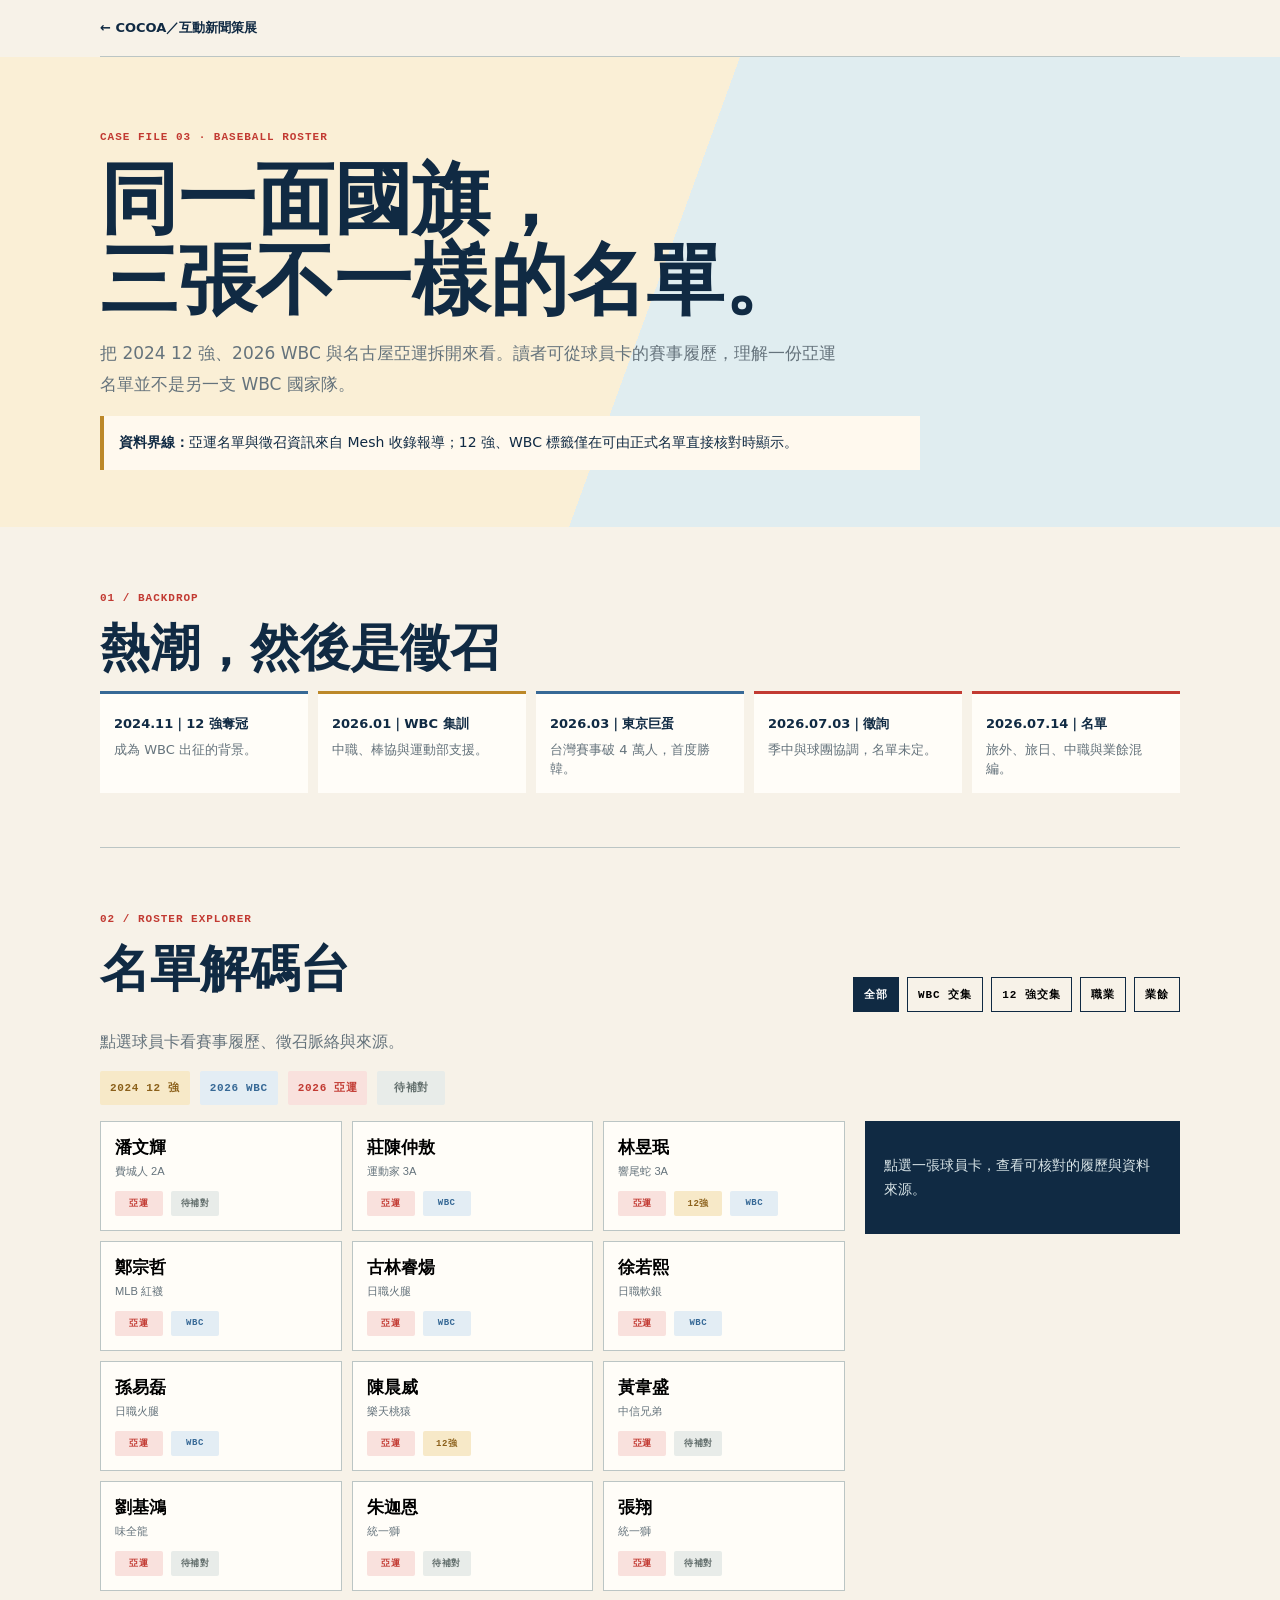
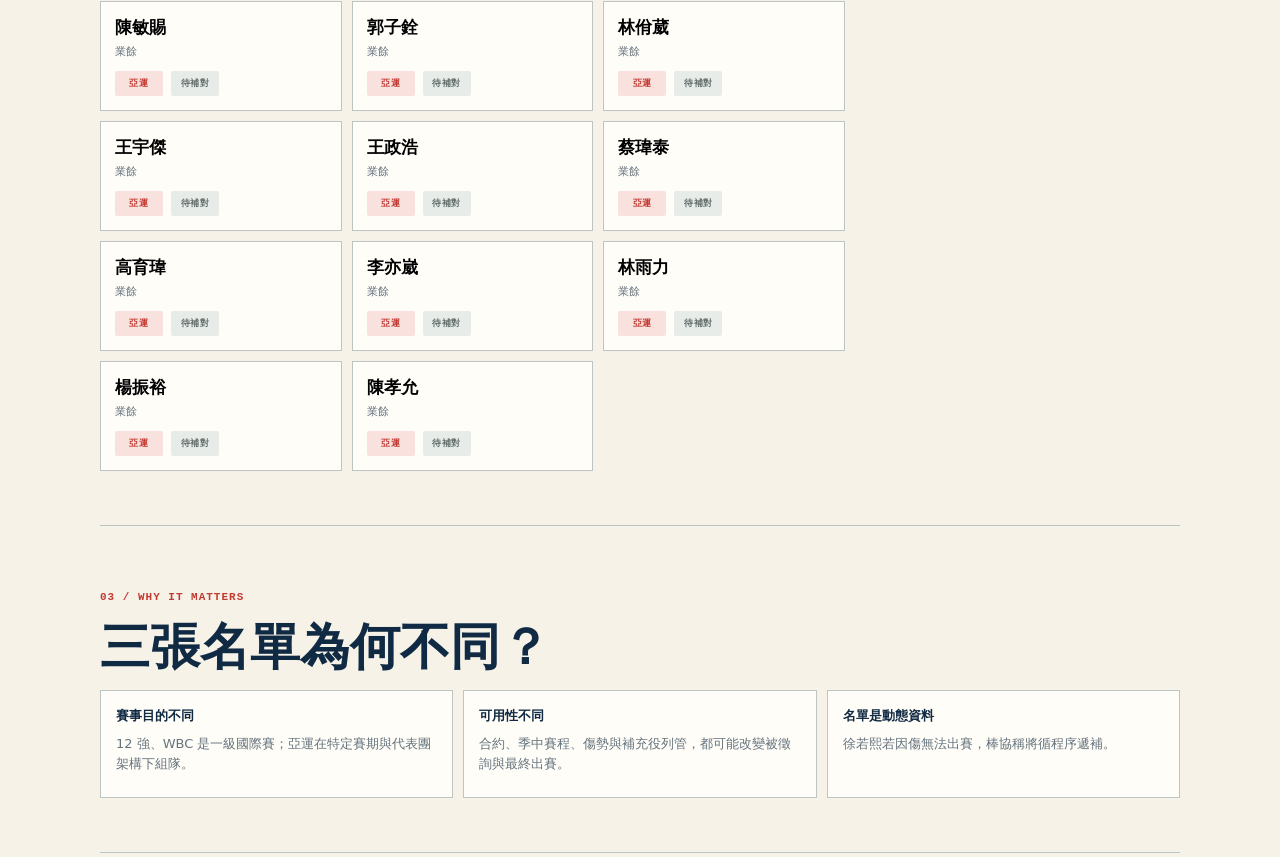
==== commit 08841f8d: "brand: rename publication to cocoa.cool" ====
--- a/baseball-heat-to-asiad.html
+++ b/baseball-heat-to-asiad.html
@@ -1 +1 @@
-<!doctype html><html lang="zh-Hant"><meta charset="utf-8"><meta name="viewport" content="width=device-width,initial-scale=1"><title>24 人名單解碼｜Reviz</title><style>:root{--i:#102a43;--p:#f7f2e8;--r:#c23a32;--b:#376996;--g:#bc8829;--l:#bbc5c4;--m:#65737c}*{box-sizing:border-box}body{margin:0;background:var(--p);color:var(--i);font-family:system-ui,-apple-system,"Noto Sans TC",sans-serif}.w{width:min(1080px,calc(100% - 38px));margin:auto}a{color:#174f87}.top{padding:19px 0;border-bottom:1px solid var(--l);font-size:13px;font-weight:700}.top a{text-decoration:none;color:inherit}.hero{padding:63px 0 43px;background:linear-gradient(110deg,#faefd6 0 51%,#e0edf0 51%)}.ey,.filter{font:700 11px ui-monospace,monospace;letter-spacing:.09em}.ey{color:var(--r)}h1,h2{font-family:Georgia,"Noto Serif TC",serif}h1{margin:16px 0;font-size:clamp(44px,7vw,78px);line-height:1.04}.deck{max-width:740px;color:var(--m);font-size:17px;line-height:1.8}.note{max-width:820px;padding:15px;border-left:4px solid var(--g);background:#fff9ee;font-size:14px;line-height:1.7}.section{padding:54px 0;border-bottom:1px solid var(--l)}h2{margin:9px 0;font-size:clamp(31px,5vw,50px)}.rail{display:grid;grid-template-columns:repeat(5,1fr);gap:10px}.step{padding:14px;background:#fffdf8;border-top:3px solid var(--b);font-size:13px;line-height:1.5}.step:nth-child(2){border-color:var(--g)}.step:nth-child(n+4){border-color:var(--r)}.step b{display:block;margin:6px 0}.step p{margin:0;color:var(--m)}.head{display:flex;justify-content:space-between;align-items:end;gap:15px}.filters{display:flex;gap:8px;flex-wrap:wrap;justify-content:end}.filter{padding:9px 10px;background:transparent;border:1px solid var(--i);cursor:pointer}.filter.active{background:var(--i);color:#fff}.guide{color:var(--m);line-height:1.7}.legend{display:flex;gap:10px;flex-wrap:wrap;margin:16px 0}.tag{display:inline-flex;align-items:center;justify-content:center;min-width:68px;height:34px;padding:0 10px;border-radius:2px;font:700 11px ui-monospace,monospace;letter-spacing:.06em;background:#e3edf4;color:var(--b);white-space:nowrap}.tag.t{background:#f7e9c8;color:#8b601a}.tag.a{background:#f9e1dd;color:var(--r)}.tag.u{background:#e8ece9;color:#64706e}.layout{display:grid;grid-template-columns:1fr 315px;gap:20px}.cards{display:grid;grid-template-columns:repeat(3,1fr);gap:10px}.card{padding:14px;border:1px solid var(--l);background:#fffdf8;text-align:left;cursor:pointer}.card:hover,.card.active{outline:2px solid var(--i)}.card.hide{display:none}.card b{display:block;font-size:17px}.card small{display:block;color:var(--m);margin:5px 0 12px}.tags{display:flex;gap:8px;flex-wrap:wrap}.card .tag{min-width:48px;height:25px;padding:0 7px;font-size:9px}.detail{position:sticky;top:15px;align-self:start;padding:19px;background:var(--i);color:#fff}.detail h3{margin:10px 0 14px;font:700 29px Georgia}.detail p{color:#d8e4e7;line-height:1.7;font-size:14px}.detail a{color:#ffe49b}.src{margin-top:18px;padding-top:14px;border-top:1px solid #5b758a;font-size:12px;line-height:1.7}.how{display:grid;grid-template-columns:repeat(3,1fr);gap:10px}.how div{padding:15px;background:#fffdf8;border:1px solid var(--l);font-size:13px;line-height:1.6}.how p{margin:7px 0;color:var(--m)}@media(max-width:720px){.w{width:min(100% - 28px,1080px)}.rail,.cards,.how{grid-template-columns:1fr}.head{display:block}.filters{justify-content:start}.layout{grid-template-columns:1fr}.detail{position:static}.cards{grid-template-columns:repeat(2,1fr)}}@media(max-width:420px){.cards{grid-template-columns:1fr}.tag{min-width:64px}}</style><body><header class="top w"><a href="index.html">← REVIZ／互動新聞策展</a></header><main><section class="hero"><div class="w"><p class="ey">CASE FILE 03 · BASEBALL ROSTER</p><h1>同一面國旗，<br>三張不一樣的名單。</h1><p class="deck">把 2024 12 強、2026 WBC 與名古屋亞運拆開來看。讀者可從球員卡的賽事履歷，理解一份亞運名單並不是另一支 WBC 國家隊。</p><p class="note"><b>資料界線：</b>亞運名單與徵召資訊來自 Mesh 收錄報導；12 強、WBC 標籤僅在可由正式名單直接核對時顯示。</p></div></section><section class="section w"><p class="ey">01 / BACKDROP</p><h2>熱潮，然後是徵召</h2><div class="rail"><div class="step"><b>2024.11｜12 強奪冠</b><p>成為 WBC 出征的背景。</p></div><div class="step"><b>2026.01｜WBC 集訓</b><p>中職、棒協與運動部支援。</p></div><div class="step"><b>2026.03｜東京巨蛋</b><p>台灣賽事破 4 萬人，首度勝韓。</p></div><div class="step"><b>2026.07.03｜徵詢</b><p>季中與球團協調，名單未定。</p></div><div class="step"><b>2026.07.14｜名單</b><p>旅外、旅日、中職與業餘混編。</p></div></div></section><section class="section w"><div class="head"><div><p class="ey">02 / ROSTER EXPLORER</p><h2>名單解碼台</h2></div><div class="filters"><button class="filter active" data-f="all">全部</button><button class="filter" data-f="wbc">WBC 交集</button><button class="filter" data-f="twelve">12 強交集</button><button class="filter" data-f="pro">職業</button><button class="filter" data-f="amateur">業餘</button></div></div><p class="guide">點選球員卡看賽事履歷、徵召脈絡與來源。</p><div class="legend"><span class="tag t">2024 12 強</span><span class="tag">2026 WBC</span><span class="tag a">2026 亞運</span><span class="tag u">待補對</span></div><div class="layout"><div class="cards" id="cards"></div><aside id="detail" class="detail"><p>點選一張球員卡，查看可核對的履歷與資料來源。</p></aside></div></section><section class="section w"><p class="ey">03 / WHY IT MATTERS</p><h2>三張名單為何不同？</h2><div class="how"><div><b>賽事目的不同</b><p>12 強、WBC 是一級國際賽；亞運在特定賽期與代表團架構下組隊。</p></div><div><b>可用性不同</b><p>合約、季中賽程、傷勢與補充役列管，都可能改變被徵詢與最終出賽。</p></div><div><b>名單是動態資料</b><p>徐若熙若因傷無法出賽，棒協稱將循程序遞補。</p></div></div></section></main><script>const P=[['潘文輝','費城人 2A','pro',[]],['莊陳仲敖','運動家 3A','pro',['wbc']],['林昱珉','響尾蛇 3A','pro',['twelve','wbc']],['鄭宗哲','MLB 紅襪','pro',['wbc']],['古林睿煬','日職火腿','pro',['wbc']],['徐若熙','日職軟銀','pro',['wbc']],['孫易磊','日職火腿','pro',['wbc']],['陳晨威','樂天桃猿','pro',['twelve']],['黃韋盛','中信兄弟','pro',[]],['劉基鴻','味全龍','pro',[]],['朱迦恩','統一獅','pro',[]],['張翔','統一獅','pro',[]],['陳敏賜','業餘','amateur',[]],['郭子銓','業餘','amateur',[]],['林佾葳','業餘','amateur',[]],['王宇傑','業餘','amateur',[]],['王政浩','業餘','amateur',[]],['蔡瑋泰','業餘','amateur',[]],['高育瑋','業餘','amateur',[]],['李亦崴','業餘','amateur',[]],['林雨力','業餘','amateur',[]],['楊振裕','業餘','amateur',[]],['陳孝允','業餘','amateur',[]]];const S='<a target="_blank" href="https://www.mirrormedia.mg/story/20260714edi060">亞運名單（鏡週刊）</a> · <a target="_blank" href="https://www.mnews.tw/story/20260703nm027">徵詢（鏡新聞）</a> · <a target="_blank" href="https://cpbl.com.tw/xmdoc/cont?sid=0O281660858849586866">12強名單（CPBL）</a> · <a target="_blank" href="https://www.cna.com.tw/news/aspt/202602065002.aspx">WBC名單（中央社）</a>';const C=document.querySelector('#cards'),D=document.querySelector('#detail');function T(x){let s='<span class="tag a">亞運</span>';if(x[3].includes('twelve'))s+='<span class="tag t">12強</span>';if(x[3].includes('wbc'))s+='<span class="tag">WBC</span>';if(!x[3].length)s+='<span class="tag u">待補對</span>';return s}P.forEach((p,i)=>{let b=document.createElement('button');b.className='card';b.dataset.type=p[2];b.dataset.w=p[3].includes('wbc');b.dataset.t=p[3].includes('twelve');b.innerHTML='<b>'+p[0]+'</b><small>'+p[1]+'</small><div class="tags">'+T(p)+'</div>';b.onclick=()=>{let n=p[0],txt=n==='鄭宗哲'?'2026 WBC 正式野手；2024 12 強因列大聯盟40人名單未參賽。':n==='孫易磊'?'2026 WBC 正式投手；2024 12 強官方名單未列其名。':n==='古林睿煬'?'2026 WBC 正式投手；2024 12 強原入選、後因傷退出。':n==='陳晨威'?'2024 12 強正式外野手；7/3已接獲亞運徵詢。':n==='林昱珉'?'可核對為2024 12強與2026 WBC成員。':'亞運報導所列球員；其餘賽事履歷待逐一核對。';D.innerHTML='<span class="tag">'+p[1]+'</span><h3>'+n+'</h3><div class="tags">'+T(p)+'</div><p>'+txt+'</p><div class="src">'+S+'</div>';document.querySelectorAll('.card').forEach(x=>x.classList.remove('active'));b.classList.add('active')};C.append(b)});document.querySelectorAll('.filter').forEach(b=>b.onclick=()=>{document.querySelectorAll('.filter').forEach(x=>x.classList.remove('active'));b.classList.add('active');let f=b.dataset.f;document.querySelectorAll('.card').forEach(c=>c.classList.toggle('hide',f!=='all'&&(f==='wbc'?!JSON.parse(c.dataset.w):f==='twelve'?!JSON.parse(c.dataset.t):c.dataset.type!==f)))});</script></body></html>
+<!doctype html><html lang="zh-Hant"><meta charset="utf-8"><meta name="viewport" content="width=device-width,initial-scale=1"><title>24 人名單解碼｜cocoa.cool</title><style>:root{--i:#102a43;--p:#f7f2e8;--r:#c23a32;--b:#376996;--g:#bc8829;--l:#bbc5c4;--m:#65737c}*{box-sizing:border-box}body{margin:0;background:var(--p);color:var(--i);font-family:system-ui,-apple-system,"Noto Sans TC",sans-serif}.w{width:min(1080px,calc(100% - 38px));margin:auto}a{color:#174f87}.top{padding:19px 0;border-bottom:1px solid var(--l);font-size:13px;font-weight:700}.top a{text-decoration:none;color:inherit}.hero{padding:63px 0 43px;background:linear-gradient(110deg,#faefd6 0 51%,#e0edf0 51%)}.ey,.filter{font:700 11px ui-monospace,monospace;letter-spacing:.09em}.ey{color:var(--r)}h1,h2{font-family:Georgia,"Noto Serif TC",serif}h1{margin:16px 0;font-size:clamp(44px,7vw,78px);line-height:1.04}.deck{max-width:740px;color:var(--m);font-size:17px;line-height:1.8}.note{max-width:820px;padding:15px;border-left:4px solid var(--g);background:#fff9ee;font-size:14px;line-height:1.7}.section{padding:54px 0;border-bottom:1px solid var(--l)}h2{margin:9px 0;font-size:clamp(31px,5vw,50px)}.rail{display:grid;grid-template-columns:repeat(5,1fr);gap:10px}.step{padding:14px;background:#fffdf8;border-top:3px solid var(--b);font-size:13px;line-height:1.5}.step:nth-child(2){border-color:var(--g)}.step:nth-child(n+4){border-color:var(--r)}.step b{display:block;margin:6px 0}.step p{margin:0;color:var(--m)}.head{display:flex;justify-content:space-between;align-items:end;gap:15px}.filters{display:flex;gap:8px;flex-wrap:wrap;justify-content:end}.filter{padding:9px 10px;background:transparent;border:1px solid var(--i);cursor:pointer}.filter.active{background:var(--i);color:#fff}.guide{color:var(--m);line-height:1.7}.legend{display:flex;gap:10px;flex-wrap:wrap;margin:16px 0}.tag{display:inline-flex;align-items:center;justify-content:center;min-width:68px;height:34px;padding:0 10px;border-radius:2px;font:700 11px ui-monospace,monospace;letter-spacing:.06em;background:#e3edf4;color:var(--b);white-space:nowrap}.tag.t{background:#f7e9c8;color:#8b601a}.tag.a{background:#f9e1dd;color:var(--r)}.tag.u{background:#e8ece9;color:#64706e}.layout{display:grid;grid-template-columns:1fr 315px;gap:20px}.cards{display:grid;grid-template-columns:repeat(3,1fr);gap:10px}.card{padding:14px;border:1px solid var(--l);background:#fffdf8;text-align:left;cursor:pointer}.card:hover,.card.active{outline:2px solid var(--i)}.card.hide{display:none}.card b{display:block;font-size:17px}.card small{display:block;color:var(--m);margin:5px 0 12px}.tags{display:flex;gap:8px;flex-wrap:wrap}.card .tag{min-width:48px;height:25px;padding:0 7px;font-size:9px}.detail{position:sticky;top:15px;align-self:start;padding:19px;background:var(--i);color:#fff}.detail h3{margin:10px 0 14px;font:700 29px Georgia}.detail p{color:#d8e4e7;line-height:1.7;font-size:14px}.detail a{color:#ffe49b}.src{margin-top:18px;padding-top:14px;border-top:1px solid #5b758a;font-size:12px;line-height:1.7}.how{display:grid;grid-template-columns:repeat(3,1fr);gap:10px}.how div{padding:15px;background:#fffdf8;border:1px solid var(--l);font-size:13px;line-height:1.6}.how p{margin:7px 0;color:var(--m)}@media(max-width:720px){.w{width:min(100% - 28px,1080px)}.rail,.cards,.how{grid-template-columns:1fr}.head{display:block}.filters{justify-content:start}.layout{grid-template-columns:1fr}.detail{position:static}.cards{grid-template-columns:repeat(2,1fr)}}@media(max-width:420px){.cards{grid-template-columns:1fr}.tag{min-width:64px}}</style><body><header class="top w"><a href="index.html">← COCOA／互動新聞策展</a></header><main><section class="hero"><div class="w"><p class="ey">CASE FILE 03 · BASEBALL ROSTER</p><h1>同一面國旗，<br>三張不一樣的名單。</h1><p class="deck">把 2024 12 強、2026 WBC 與名古屋亞運拆開來看。讀者可從球員卡的賽事履歷，理解一份亞運名單並不是另一支 WBC 國家隊。</p><p class="note"><b>資料界線：</b>亞運名單與徵召資訊來自 Mesh 收錄報導；12 強、WBC 標籤僅在可由正式名單直接核對時顯示。</p></div></section><section class="section w"><p class="ey">01 / BACKDROP</p><h2>熱潮，然後是徵召</h2><div class="rail"><div class="step"><b>2024.11｜12 強奪冠</b><p>成為 WBC 出征的背景。</p></div><div class="step"><b>2026.01｜WBC 集訓</b><p>中職、棒協與運動部支援。</p></div><div class="step"><b>2026.03｜東京巨蛋</b><p>台灣賽事破 4 萬人，首度勝韓。</p></div><div class="step"><b>2026.07.03｜徵詢</b><p>季中與球團協調，名單未定。</p></div><div class="step"><b>2026.07.14｜名單</b><p>旅外、旅日、中職與業餘混編。</p></div></div></section><section class="section w"><div class="head"><div><p class="ey">02 / ROSTER EXPLORER</p><h2>名單解碼台</h2></div><div class="filters"><button class="filter active" data-f="all">全部</button><button class="filter" data-f="wbc">WBC 交集</button><button class="filter" data-f="twelve">12 強交集</button><button class="filter" data-f="pro">職業</button><button class="filter" data-f="amateur">業餘</button></div></div><p class="guide">點選球員卡看賽事履歷、徵召脈絡與來源。</p><div class="legend"><span class="tag t">2024 12 強</span><span class="tag">2026 WBC</span><span class="tag a">2026 亞運</span><span class="tag u">待補對</span></div><div class="layout"><div class="cards" id="cards"></div><aside id="detail" class="detail"><p>點選一張球員卡，查看可核對的履歷與資料來源。</p></aside></div></section><section class="section w"><p class="ey">03 / WHY IT MATTERS</p><h2>三張名單為何不同？</h2><div class="how"><div><b>賽事目的不同</b><p>12 強、WBC 是一級國際賽；亞運在特定賽期與代表團架構下組隊。</p></div><div><b>可用性不同</b><p>合約、季中賽程、傷勢與補充役列管，都可能改變被徵詢與最終出賽。</p></div><div><b>名單是動態資料</b><p>徐若熙若因傷無法出賽，棒協稱將循程序遞補。</p></div></div></section></main><script>const P=[['潘文輝','費城人 2A','pro',[]],['莊陳仲敖','運動家 3A','pro',['wbc']],['林昱珉','響尾蛇 3A','pro',['twelve','wbc']],['鄭宗哲','MLB 紅襪','pro',['wbc']],['古林睿煬','日職火腿','pro',['wbc']],['徐若熙','日職軟銀','pro',['wbc']],['孫易磊','日職火腿','pro',['wbc']],['陳晨威','樂天桃猿','pro',['twelve']],['黃韋盛','中信兄弟','pro',[]],['劉基鴻','味全龍','pro',[]],['朱迦恩','統一獅','pro',[]],['張翔','統一獅','pro',[]],['陳敏賜','業餘','amateur',[]],['郭子銓','業餘','amateur',[]],['林佾葳','業餘','amateur',[]],['王宇傑','業餘','amateur',[]],['王政浩','業餘','amateur',[]],['蔡瑋泰','業餘','amateur',[]],['高育瑋','業餘','amateur',[]],['李亦崴','業餘','amateur',[]],['林雨力','業餘','amateur',[]],['楊振裕','業餘','amateur',[]],['陳孝允','業餘','amateur',[]]];const S='<a target="_blank" href="https://www.mirrormedia.mg/story/20260714edi060">亞運名單（鏡週刊）</a> · <a target="_blank" href="https://www.mnews.tw/story/20260703nm027">徵詢（鏡新聞）</a> · <a target="_blank" href="https://cpbl.com.tw/xmdoc/cont?sid=0O281660858849586866">12強名單（CPBL）</a> · <a target="_blank" href="https://www.cna.com.tw/news/aspt/202602065002.aspx">WBC名單（中央社）</a>';const C=document.querySelector('#cards'),D=document.querySelector('#detail');function T(x){let s='<span class="tag a">亞運</span>';if(x[3].includes('twelve'))s+='<span class="tag t">12強</span>';if(x[3].includes('wbc'))s+='<span class="tag">WBC</span>';if(!x[3].length)s+='<span class="tag u">待補對</span>';return s}P.forEach((p,i)=>{let b=document.createElement('button');b.className='card';b.dataset.type=p[2];b.dataset.w=p[3].includes('wbc');b.dataset.t=p[3].includes('twelve');b.innerHTML='<b>'+p[0]+'</b><small>'+p[1]+'</small><div class="tags">'+T(p)+'</div>';b.onclick=()=>{let n=p[0],txt=n==='鄭宗哲'?'2026 WBC 正式野手；2024 12 強因列大聯盟40人名單未參賽。':n==='孫易磊'?'2026 WBC 正式投手；2024 12 強官方名單未列其名。':n==='古林睿煬'?'2026 WBC 正式投手；2024 12 強原入選、後因傷退出。':n==='陳晨威'?'2024 12 強正式外野手；7/3已接獲亞運徵詢。':n==='林昱珉'?'可核對為2024 12強與2026 WBC成員。':'亞運報導所列球員；其餘賽事履歷待逐一核對。';D.innerHTML='<span class="tag">'+p[1]+'</span><h3>'+n+'</h3><div class="tags">'+T(p)+'</div><p>'+txt+'</p><div class="src">'+S+'</div>';document.querySelectorAll('.card').forEach(x=>x.classList.remove('active'));b.classList.add('active')};C.append(b)});document.querySelectorAll('.filter').forEach(b=>b.onclick=()=>{document.querySelectorAll('.filter').forEach(x=>x.classList.remove('active'));b.classList.add('active');let f=b.dataset.f;document.querySelectorAll('.card').forEach(c=>c.classList.toggle('hide',f!=='all'&&(f==='wbc'?!JSON.parse(c.dataset.w):f==='twelve'?!JSON.parse(c.dataset.t):c.dataset.type!==f)))});</script></body></html>
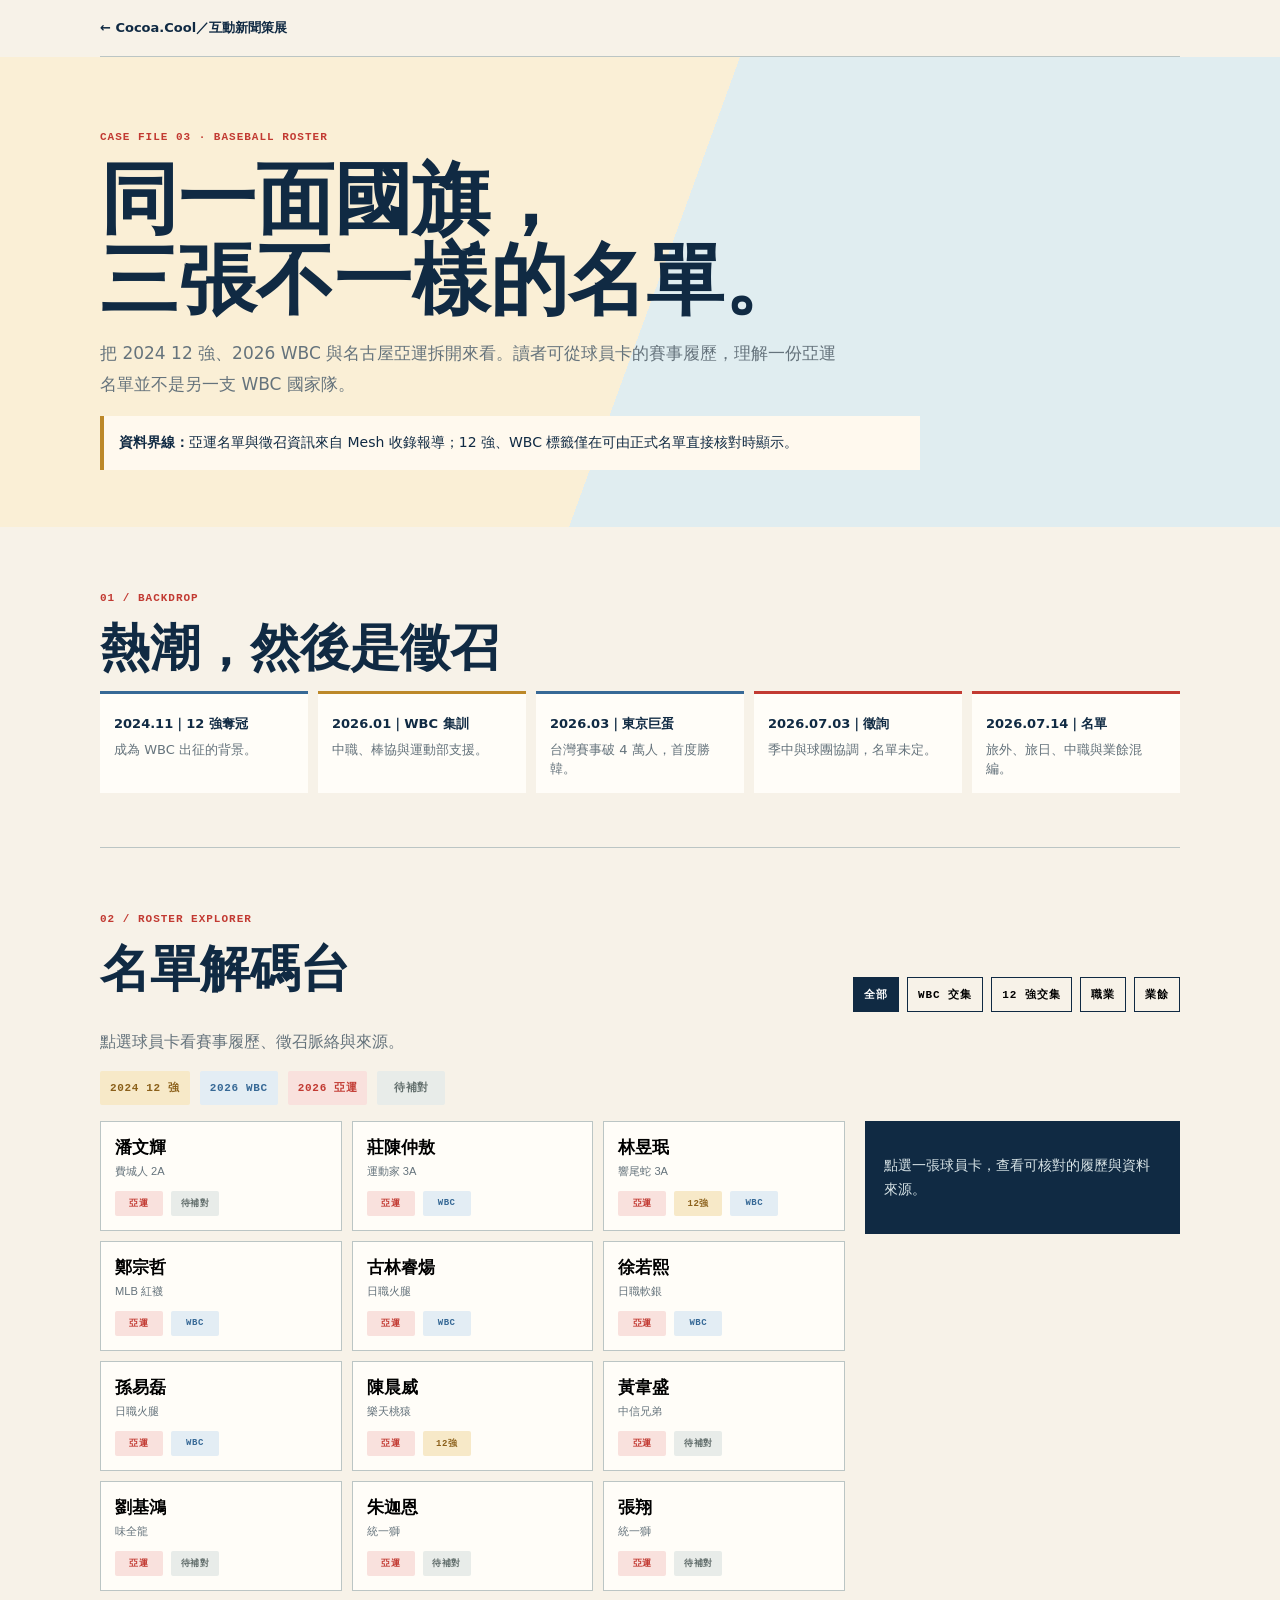
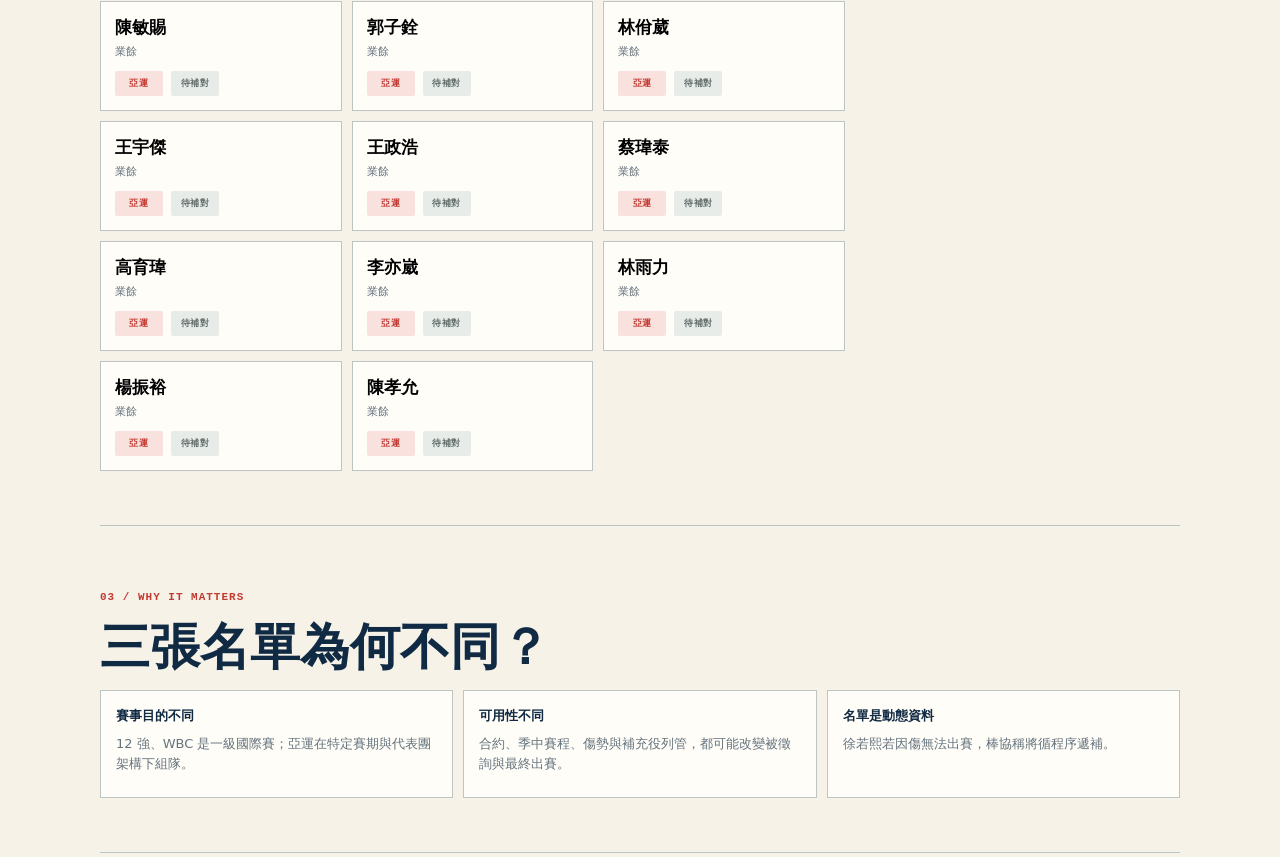
==== commit 322b6a5b: "brand: add Cocoa.Cool custom wordmark" ====
--- a/baseball-heat-to-asiad.html
+++ b/baseball-heat-to-asiad.html
@@ -1 +1 @@
-<!doctype html><html lang="zh-Hant"><meta charset="utf-8"><meta name="viewport" content="width=device-width,initial-scale=1"><title>24 人名單解碼｜cocoa.cool</title><style>:root{--i:#102a43;--p:#f7f2e8;--r:#c23a32;--b:#376996;--g:#bc8829;--l:#bbc5c4;--m:#65737c}*{box-sizing:border-box}body{margin:0;background:var(--p);color:var(--i);font-family:system-ui,-apple-system,"Noto Sans TC",sans-serif}.w{width:min(1080px,calc(100% - 38px));margin:auto}a{color:#174f87}.top{padding:19px 0;border-bottom:1px solid var(--l);font-size:13px;font-weight:700}.top a{text-decoration:none;color:inherit}.hero{padding:63px 0 43px;background:linear-gradient(110deg,#faefd6 0 51%,#e0edf0 51%)}.ey,.filter{font:700 11px ui-monospace,monospace;letter-spacing:.09em}.ey{color:var(--r)}h1,h2{font-family:Georgia,"Noto Serif TC",serif}h1{margin:16px 0;font-size:clamp(44px,7vw,78px);line-height:1.04}.deck{max-width:740px;color:var(--m);font-size:17px;line-height:1.8}.note{max-width:820px;padding:15px;border-left:4px solid var(--g);background:#fff9ee;font-size:14px;line-height:1.7}.section{padding:54px 0;border-bottom:1px solid var(--l)}h2{margin:9px 0;font-size:clamp(31px,5vw,50px)}.rail{display:grid;grid-template-columns:repeat(5,1fr);gap:10px}.step{padding:14px;background:#fffdf8;border-top:3px solid var(--b);font-size:13px;line-height:1.5}.step:nth-child(2){border-color:var(--g)}.step:nth-child(n+4){border-color:var(--r)}.step b{display:block;margin:6px 0}.step p{margin:0;color:var(--m)}.head{display:flex;justify-content:space-between;align-items:end;gap:15px}.filters{display:flex;gap:8px;flex-wrap:wrap;justify-content:end}.filter{padding:9px 10px;background:transparent;border:1px solid var(--i);cursor:pointer}.filter.active{background:var(--i);color:#fff}.guide{color:var(--m);line-height:1.7}.legend{display:flex;gap:10px;flex-wrap:wrap;margin:16px 0}.tag{display:inline-flex;align-items:center;justify-content:center;min-width:68px;height:34px;padding:0 10px;border-radius:2px;font:700 11px ui-monospace,monospace;letter-spacing:.06em;background:#e3edf4;color:var(--b);white-space:nowrap}.tag.t{background:#f7e9c8;color:#8b601a}.tag.a{background:#f9e1dd;color:var(--r)}.tag.u{background:#e8ece9;color:#64706e}.layout{display:grid;grid-template-columns:1fr 315px;gap:20px}.cards{display:grid;grid-template-columns:repeat(3,1fr);gap:10px}.card{padding:14px;border:1px solid var(--l);background:#fffdf8;text-align:left;cursor:pointer}.card:hover,.card.active{outline:2px solid var(--i)}.card.hide{display:none}.card b{display:block;font-size:17px}.card small{display:block;color:var(--m);margin:5px 0 12px}.tags{display:flex;gap:8px;flex-wrap:wrap}.card .tag{min-width:48px;height:25px;padding:0 7px;font-size:9px}.detail{position:sticky;top:15px;align-self:start;padding:19px;background:var(--i);color:#fff}.detail h3{margin:10px 0 14px;font:700 29px Georgia}.detail p{color:#d8e4e7;line-height:1.7;font-size:14px}.detail a{color:#ffe49b}.src{margin-top:18px;padding-top:14px;border-top:1px solid #5b758a;font-size:12px;line-height:1.7}.how{display:grid;grid-template-columns:repeat(3,1fr);gap:10px}.how div{padding:15px;background:#fffdf8;border:1px solid var(--l);font-size:13px;line-height:1.6}.how p{margin:7px 0;color:var(--m)}@media(max-width:720px){.w{width:min(100% - 28px,1080px)}.rail,.cards,.how{grid-template-columns:1fr}.head{display:block}.filters{justify-content:start}.layout{grid-template-columns:1fr}.detail{position:static}.cards{grid-template-columns:repeat(2,1fr)}}@media(max-width:420px){.cards{grid-template-columns:1fr}.tag{min-width:64px}}</style><body><header class="top w"><a href="index.html">← COCOA／互動新聞策展</a></header><main><section class="hero"><div class="w"><p class="ey">CASE FILE 03 · BASEBALL ROSTER</p><h1>同一面國旗，<br>三張不一樣的名單。</h1><p class="deck">把 2024 12 強、2026 WBC 與名古屋亞運拆開來看。讀者可從球員卡的賽事履歷，理解一份亞運名單並不是另一支 WBC 國家隊。</p><p class="note"><b>資料界線：</b>亞運名單與徵召資訊來自 Mesh 收錄報導；12 強、WBC 標籤僅在可由正式名單直接核對時顯示。</p></div></section><section class="section w"><p class="ey">01 / BACKDROP</p><h2>熱潮，然後是徵召</h2><div class="rail"><div class="step"><b>2024.11｜12 強奪冠</b><p>成為 WBC 出征的背景。</p></div><div class="step"><b>2026.01｜WBC 集訓</b><p>中職、棒協與運動部支援。</p></div><div class="step"><b>2026.03｜東京巨蛋</b><p>台灣賽事破 4 萬人，首度勝韓。</p></div><div class="step"><b>2026.07.03｜徵詢</b><p>季中與球團協調，名單未定。</p></div><div class="step"><b>2026.07.14｜名單</b><p>旅外、旅日、中職與業餘混編。</p></div></div></section><section class="section w"><div class="head"><div><p class="ey">02 / ROSTER EXPLORER</p><h2>名單解碼台</h2></div><div class="filters"><button class="filter active" data-f="all">全部</button><button class="filter" data-f="wbc">WBC 交集</button><button class="filter" data-f="twelve">12 強交集</button><button class="filter" data-f="pro">職業</button><button class="filter" data-f="amateur">業餘</button></div></div><p class="guide">點選球員卡看賽事履歷、徵召脈絡與來源。</p><div class="legend"><span class="tag t">2024 12 強</span><span class="tag">2026 WBC</span><span class="tag a">2026 亞運</span><span class="tag u">待補對</span></div><div class="layout"><div class="cards" id="cards"></div><aside id="detail" class="detail"><p>點選一張球員卡，查看可核對的履歷與資料來源。</p></aside></div></section><section class="section w"><p class="ey">03 / WHY IT MATTERS</p><h2>三張名單為何不同？</h2><div class="how"><div><b>賽事目的不同</b><p>12 強、WBC 是一級國際賽；亞運在特定賽期與代表團架構下組隊。</p></div><div><b>可用性不同</b><p>合約、季中賽程、傷勢與補充役列管，都可能改變被徵詢與最終出賽。</p></div><div><b>名單是動態資料</b><p>徐若熙若因傷無法出賽，棒協稱將循程序遞補。</p></div></div></section></main><script>const P=[['潘文輝','費城人 2A','pro',[]],['莊陳仲敖','運動家 3A','pro',['wbc']],['林昱珉','響尾蛇 3A','pro',['twelve','wbc']],['鄭宗哲','MLB 紅襪','pro',['wbc']],['古林睿煬','日職火腿','pro',['wbc']],['徐若熙','日職軟銀','pro',['wbc']],['孫易磊','日職火腿','pro',['wbc']],['陳晨威','樂天桃猿','pro',['twelve']],['黃韋盛','中信兄弟','pro',[]],['劉基鴻','味全龍','pro',[]],['朱迦恩','統一獅','pro',[]],['張翔','統一獅','pro',[]],['陳敏賜','業餘','amateur',[]],['郭子銓','業餘','amateur',[]],['林佾葳','業餘','amateur',[]],['王宇傑','業餘','amateur',[]],['王政浩','業餘','amateur',[]],['蔡瑋泰','業餘','amateur',[]],['高育瑋','業餘','amateur',[]],['李亦崴','業餘','amateur',[]],['林雨力','業餘','amateur',[]],['楊振裕','業餘','amateur',[]],['陳孝允','業餘','amateur',[]]];const S='<a target="_blank" href="https://www.mirrormedia.mg/story/20260714edi060">亞運名單（鏡週刊）</a> · <a target="_blank" href="https://www.mnews.tw/story/20260703nm027">徵詢（鏡新聞）</a> · <a target="_blank" href="https://cpbl.com.tw/xmdoc/cont?sid=0O281660858849586866">12強名單（CPBL）</a> · <a target="_blank" href="https://www.cna.com.tw/news/aspt/202602065002.aspx">WBC名單（中央社）</a>';const C=document.querySelector('#cards'),D=document.querySelector('#detail');function T(x){let s='<span class="tag a">亞運</span>';if(x[3].includes('twelve'))s+='<span class="tag t">12強</span>';if(x[3].includes('wbc'))s+='<span class="tag">WBC</span>';if(!x[3].length)s+='<span class="tag u">待補對</span>';return s}P.forEach((p,i)=>{let b=document.createElement('button');b.className='card';b.dataset.type=p[2];b.dataset.w=p[3].includes('wbc');b.dataset.t=p[3].includes('twelve');b.innerHTML='<b>'+p[0]+'</b><small>'+p[1]+'</small><div class="tags">'+T(p)+'</div>';b.onclick=()=>{let n=p[0],txt=n==='鄭宗哲'?'2026 WBC 正式野手；2024 12 強因列大聯盟40人名單未參賽。':n==='孫易磊'?'2026 WBC 正式投手；2024 12 強官方名單未列其名。':n==='古林睿煬'?'2026 WBC 正式投手；2024 12 強原入選、後因傷退出。':n==='陳晨威'?'2024 12 強正式外野手；7/3已接獲亞運徵詢。':n==='林昱珉'?'可核對為2024 12強與2026 WBC成員。':'亞運報導所列球員；其餘賽事履歷待逐一核對。';D.innerHTML='<span class="tag">'+p[1]+'</span><h3>'+n+'</h3><div class="tags">'+T(p)+'</div><p>'+txt+'</p><div class="src">'+S+'</div>';document.querySelectorAll('.card').forEach(x=>x.classList.remove('active'));b.classList.add('active')};C.append(b)});document.querySelectorAll('.filter').forEach(b=>b.onclick=()=>{document.querySelectorAll('.filter').forEach(x=>x.classList.remove('active'));b.classList.add('active');let f=b.dataset.f;document.querySelectorAll('.card').forEach(c=>c.classList.toggle('hide',f!=='all'&&(f==='wbc'?!JSON.parse(c.dataset.w):f==='twelve'?!JSON.parse(c.dataset.t):c.dataset.type!==f)))});</script></body></html>
+<!doctype html><html lang="zh-Hant"><meta charset="utf-8"><meta name="viewport" content="width=device-width,initial-scale=1"><title>24 人名單解碼｜Cocoa.Cool</title><style>:root{--i:#102a43;--p:#f7f2e8;--r:#c23a32;--b:#376996;--g:#bc8829;--l:#bbc5c4;--m:#65737c}*{box-sizing:border-box}body{margin:0;background:var(--p);color:var(--i);font-family:system-ui,-apple-system,"Noto Sans TC",sans-serif}.w{width:min(1080px,calc(100% - 38px));margin:auto}a{color:#174f87}.top{padding:19px 0;border-bottom:1px solid var(--l);font-size:13px;font-weight:700}.top a{text-decoration:none;color:inherit}.hero{padding:63px 0 43px;background:linear-gradient(110deg,#faefd6 0 51%,#e0edf0 51%)}.ey,.filter{font:700 11px ui-monospace,monospace;letter-spacing:.09em}.ey{color:var(--r)}h1,h2{font-family:Georgia,"Noto Serif TC",serif}h1{margin:16px 0;font-size:clamp(44px,7vw,78px);line-height:1.04}.deck{max-width:740px;color:var(--m);font-size:17px;line-height:1.8}.note{max-width:820px;padding:15px;border-left:4px solid var(--g);background:#fff9ee;font-size:14px;line-height:1.7}.section{padding:54px 0;border-bottom:1px solid var(--l)}h2{margin:9px 0;font-size:clamp(31px,5vw,50px)}.rail{display:grid;grid-template-columns:repeat(5,1fr);gap:10px}.step{padding:14px;background:#fffdf8;border-top:3px solid var(--b);font-size:13px;line-height:1.5}.step:nth-child(2){border-color:var(--g)}.step:nth-child(n+4){border-color:var(--r)}.step b{display:block;margin:6px 0}.step p{margin:0;color:var(--m)}.head{display:flex;justify-content:space-between;align-items:end;gap:15px}.filters{display:flex;gap:8px;flex-wrap:wrap;justify-content:end}.filter{padding:9px 10px;background:transparent;border:1px solid var(--i);cursor:pointer}.filter.active{background:var(--i);color:#fff}.guide{color:var(--m);line-height:1.7}.legend{display:flex;gap:10px;flex-wrap:wrap;margin:16px 0}.tag{display:inline-flex;align-items:center;justify-content:center;min-width:68px;height:34px;padding:0 10px;border-radius:2px;font:700 11px ui-monospace,monospace;letter-spacing:.06em;background:#e3edf4;color:var(--b);white-space:nowrap}.tag.t{background:#f7e9c8;color:#8b601a}.tag.a{background:#f9e1dd;color:var(--r)}.tag.u{background:#e8ece9;color:#64706e}.layout{display:grid;grid-template-columns:1fr 315px;gap:20px}.cards{display:grid;grid-template-columns:repeat(3,1fr);gap:10px}.card{padding:14px;border:1px solid var(--l);background:#fffdf8;text-align:left;cursor:pointer}.card:hover,.card.active{outline:2px solid var(--i)}.card.hide{display:none}.card b{display:block;font-size:17px}.card small{display:block;color:var(--m);margin:5px 0 12px}.tags{display:flex;gap:8px;flex-wrap:wrap}.card .tag{min-width:48px;height:25px;padding:0 7px;font-size:9px}.detail{position:sticky;top:15px;align-self:start;padding:19px;background:var(--i);color:#fff}.detail h3{margin:10px 0 14px;font:700 29px Georgia}.detail p{color:#d8e4e7;line-height:1.7;font-size:14px}.detail a{color:#ffe49b}.src{margin-top:18px;padding-top:14px;border-top:1px solid #5b758a;font-size:12px;line-height:1.7}.how{display:grid;grid-template-columns:repeat(3,1fr);gap:10px}.how div{padding:15px;background:#fffdf8;border:1px solid var(--l);font-size:13px;line-height:1.6}.how p{margin:7px 0;color:var(--m)}@media(max-width:720px){.w{width:min(100% - 28px,1080px)}.rail,.cards,.how{grid-template-columns:1fr}.head{display:block}.filters{justify-content:start}.layout{grid-template-columns:1fr}.detail{position:static}.cards{grid-template-columns:repeat(2,1fr)}}@media(max-width:420px){.cards{grid-template-columns:1fr}.tag{min-width:64px}}</style><body><header class="top w"><a href="index.html">← Cocoa.Cool／互動新聞策展</a></header><main><section class="hero"><div class="w"><p class="ey">CASE FILE 03 · BASEBALL ROSTER</p><h1>同一面國旗，<br>三張不一樣的名單。</h1><p class="deck">把 2024 12 強、2026 WBC 與名古屋亞運拆開來看。讀者可從球員卡的賽事履歷，理解一份亞運名單並不是另一支 WBC 國家隊。</p><p class="note"><b>資料界線：</b>亞運名單與徵召資訊來自 Mesh 收錄報導；12 強、WBC 標籤僅在可由正式名單直接核對時顯示。</p></div></section><section class="section w"><p class="ey">01 / BACKDROP</p><h2>熱潮，然後是徵召</h2><div class="rail"><div class="step"><b>2024.11｜12 強奪冠</b><p>成為 WBC 出征的背景。</p></div><div class="step"><b>2026.01｜WBC 集訓</b><p>中職、棒協與運動部支援。</p></div><div class="step"><b>2026.03｜東京巨蛋</b><p>台灣賽事破 4 萬人，首度勝韓。</p></div><div class="step"><b>2026.07.03｜徵詢</b><p>季中與球團協調，名單未定。</p></div><div class="step"><b>2026.07.14｜名單</b><p>旅外、旅日、中職與業餘混編。</p></div></div></section><section class="section w"><div class="head"><div><p class="ey">02 / ROSTER EXPLORER</p><h2>名單解碼台</h2></div><div class="filters"><button class="filter active" data-f="all">全部</button><button class="filter" data-f="wbc">WBC 交集</button><button class="filter" data-f="twelve">12 強交集</button><button class="filter" data-f="pro">職業</button><button class="filter" data-f="amateur">業餘</button></div></div><p class="guide">點選球員卡看賽事履歷、徵召脈絡與來源。</p><div class="legend"><span class="tag t">2024 12 強</span><span class="tag">2026 WBC</span><span class="tag a">2026 亞運</span><span class="tag u">待補對</span></div><div class="layout"><div class="cards" id="cards"></div><aside id="detail" class="detail"><p>點選一張球員卡，查看可核對的履歷與資料來源。</p></aside></div></section><section class="section w"><p class="ey">03 / WHY IT MATTERS</p><h2>三張名單為何不同？</h2><div class="how"><div><b>賽事目的不同</b><p>12 強、WBC 是一級國際賽；亞運在特定賽期與代表團架構下組隊。</p></div><div><b>可用性不同</b><p>合約、季中賽程、傷勢與補充役列管，都可能改變被徵詢與最終出賽。</p></div><div><b>名單是動態資料</b><p>徐若熙若因傷無法出賽，棒協稱將循程序遞補。</p></div></div></section></main><script>const P=[['潘文輝','費城人 2A','pro',[]],['莊陳仲敖','運動家 3A','pro',['wbc']],['林昱珉','響尾蛇 3A','pro',['twelve','wbc']],['鄭宗哲','MLB 紅襪','pro',['wbc']],['古林睿煬','日職火腿','pro',['wbc']],['徐若熙','日職軟銀','pro',['wbc']],['孫易磊','日職火腿','pro',['wbc']],['陳晨威','樂天桃猿','pro',['twelve']],['黃韋盛','中信兄弟','pro',[]],['劉基鴻','味全龍','pro',[]],['朱迦恩','統一獅','pro',[]],['張翔','統一獅','pro',[]],['陳敏賜','業餘','amateur',[]],['郭子銓','業餘','amateur',[]],['林佾葳','業餘','amateur',[]],['王宇傑','業餘','amateur',[]],['王政浩','業餘','amateur',[]],['蔡瑋泰','業餘','amateur',[]],['高育瑋','業餘','amateur',[]],['李亦崴','業餘','amateur',[]],['林雨力','業餘','amateur',[]],['楊振裕','業餘','amateur',[]],['陳孝允','業餘','amateur',[]]];const S='<a target="_blank" href="https://www.mirrormedia.mg/story/20260714edi060">亞運名單（鏡週刊）</a> · <a target="_blank" href="https://www.mnews.tw/story/20260703nm027">徵詢（鏡新聞）</a> · <a target="_blank" href="https://cpbl.com.tw/xmdoc/cont?sid=0O281660858849586866">12強名單（CPBL）</a> · <a target="_blank" href="https://www.cna.com.tw/news/aspt/202602065002.aspx">WBC名單（中央社）</a>';const C=document.querySelector('#cards'),D=document.querySelector('#detail');function T(x){let s='<span class="tag a">亞運</span>';if(x[3].includes('twelve'))s+='<span class="tag t">12強</span>';if(x[3].includes('wbc'))s+='<span class="tag">WBC</span>';if(!x[3].length)s+='<span class="tag u">待補對</span>';return s}P.forEach((p,i)=>{let b=document.createElement('button');b.className='card';b.dataset.type=p[2];b.dataset.w=p[3].includes('wbc');b.dataset.t=p[3].includes('twelve');b.innerHTML='<b>'+p[0]+'</b><small>'+p[1]+'</small><div class="tags">'+T(p)+'</div>';b.onclick=()=>{let n=p[0],txt=n==='鄭宗哲'?'2026 WBC 正式野手；2024 12 強因列大聯盟40人名單未參賽。':n==='孫易磊'?'2026 WBC 正式投手；2024 12 強官方名單未列其名。':n==='古林睿煬'?'2026 WBC 正式投手；2024 12 強原入選、後因傷退出。':n==='陳晨威'?'2024 12 強正式外野手；7/3已接獲亞運徵詢。':n==='林昱珉'?'可核對為2024 12強與2026 WBC成員。':'亞運報導所列球員；其餘賽事履歷待逐一核對。';D.innerHTML='<span class="tag">'+p[1]+'</span><h3>'+n+'</h3><div class="tags">'+T(p)+'</div><p>'+txt+'</p><div class="src">'+S+'</div>';document.querySelectorAll('.card').forEach(x=>x.classList.remove('active'));b.classList.add('active')};C.append(b)});document.querySelectorAll('.filter').forEach(b=>b.onclick=()=>{document.querySelectorAll('.filter').forEach(x=>x.classList.remove('active'));b.classList.add('active');let f=b.dataset.f;document.querySelectorAll('.card').forEach(c=>c.classList.toggle('hide',f!=='all'&&(f==='wbc'?!JSON.parse(c.dataset.w):f==='twelve'?!JSON.parse(c.dataset.t):c.dataset.type!==f)))});</script></body></html>
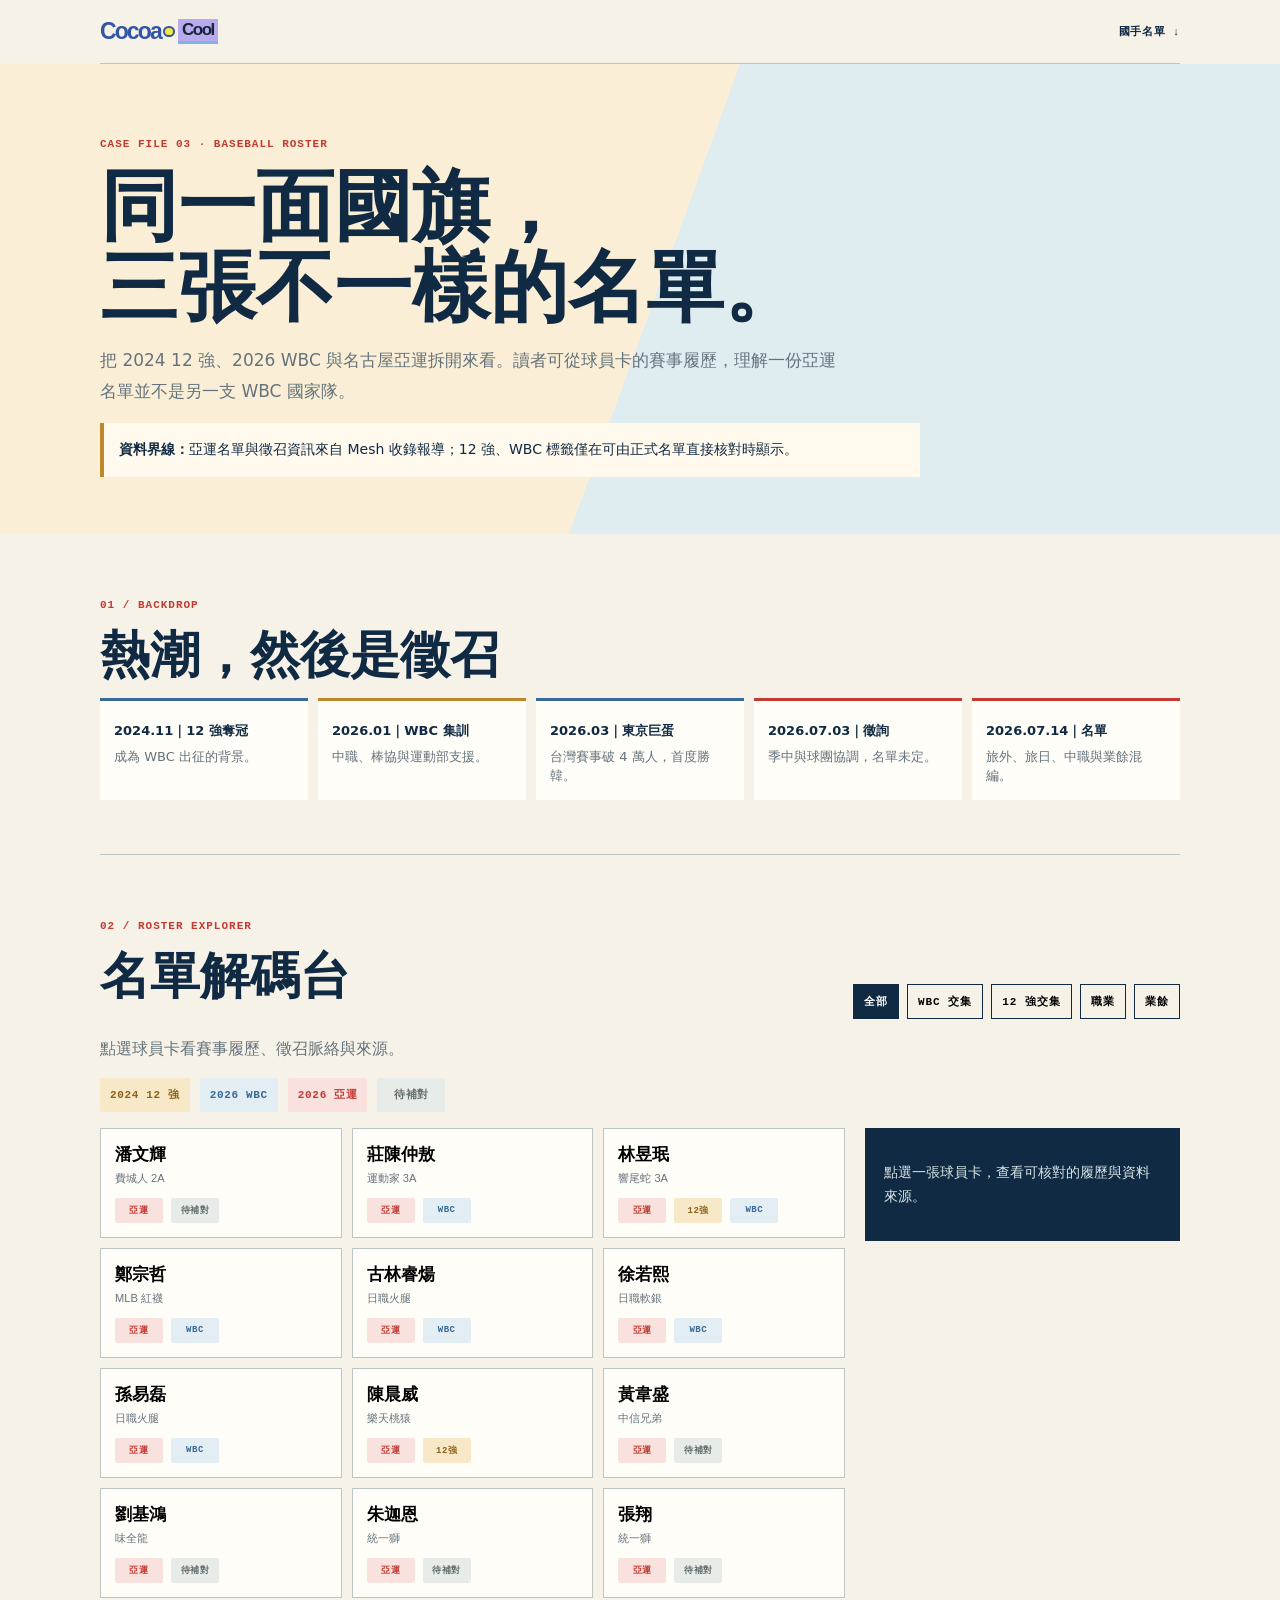
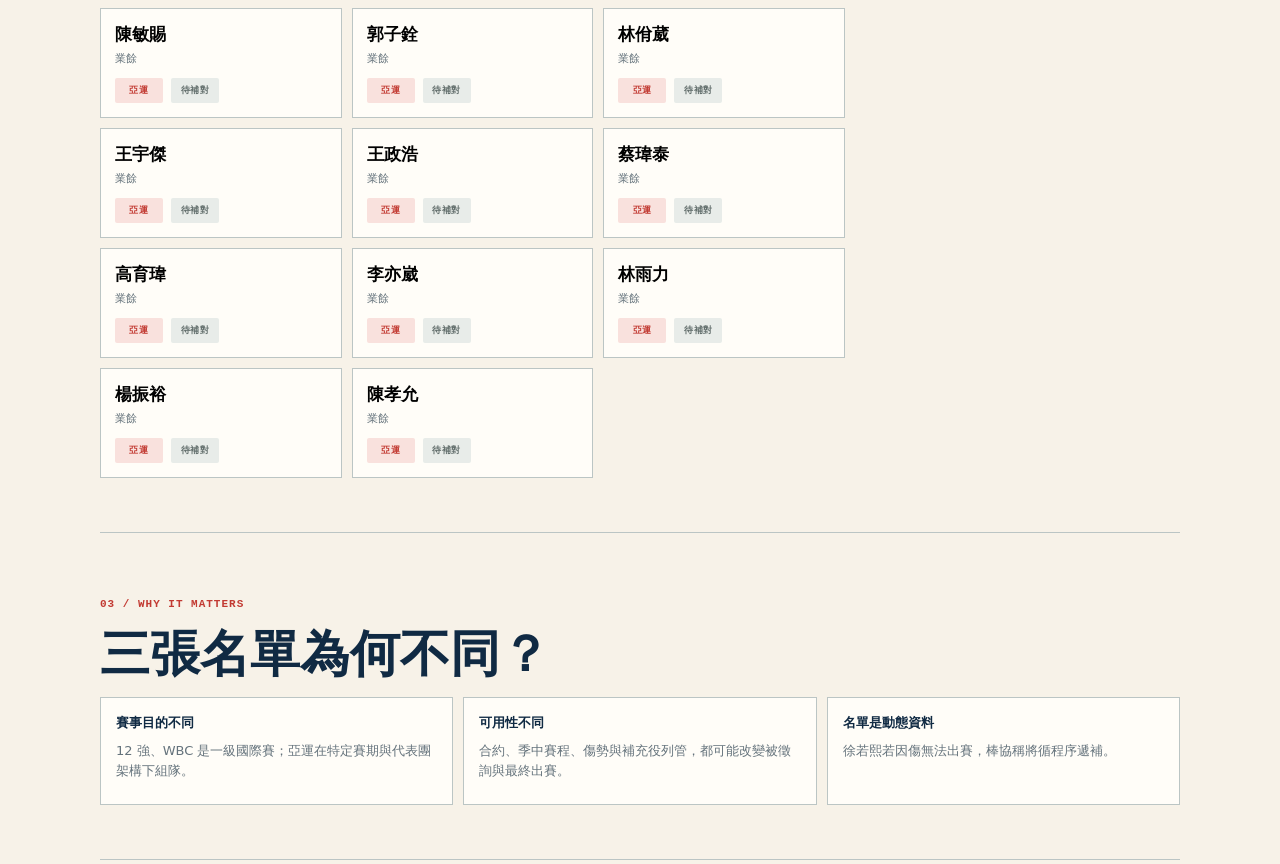
==== commit 7099d9a5: "brand: apply Cocoa.Cool header across stories" ====
--- a/baseball-heat-to-asiad.html
+++ b/baseball-heat-to-asiad.html
@@ -1 +1 @@
-<!doctype html><html lang="zh-Hant"><meta charset="utf-8"><meta name="viewport" content="width=device-width,initial-scale=1"><title>24 人名單解碼｜Cocoa.Cool</title><style>:root{--i:#102a43;--p:#f7f2e8;--r:#c23a32;--b:#376996;--g:#bc8829;--l:#bbc5c4;--m:#65737c}*{box-sizing:border-box}body{margin:0;background:var(--p);color:var(--i);font-family:system-ui,-apple-system,"Noto Sans TC",sans-serif}.w{width:min(1080px,calc(100% - 38px));margin:auto}a{color:#174f87}.top{padding:19px 0;border-bottom:1px solid var(--l);font-size:13px;font-weight:700}.top a{text-decoration:none;color:inherit}.hero{padding:63px 0 43px;background:linear-gradient(110deg,#faefd6 0 51%,#e0edf0 51%)}.ey,.filter{font:700 11px ui-monospace,monospace;letter-spacing:.09em}.ey{color:var(--r)}h1,h2{font-family:Georgia,"Noto Serif TC",serif}h1{margin:16px 0;font-size:clamp(44px,7vw,78px);line-height:1.04}.deck{max-width:740px;color:var(--m);font-size:17px;line-height:1.8}.note{max-width:820px;padding:15px;border-left:4px solid var(--g);background:#fff9ee;font-size:14px;line-height:1.7}.section{padding:54px 0;border-bottom:1px solid var(--l)}h2{margin:9px 0;font-size:clamp(31px,5vw,50px)}.rail{display:grid;grid-template-columns:repeat(5,1fr);gap:10px}.step{padding:14px;background:#fffdf8;border-top:3px solid var(--b);font-size:13px;line-height:1.5}.step:nth-child(2){border-color:var(--g)}.step:nth-child(n+4){border-color:var(--r)}.step b{display:block;margin:6px 0}.step p{margin:0;color:var(--m)}.head{display:flex;justify-content:space-between;align-items:end;gap:15px}.filters{display:flex;gap:8px;flex-wrap:wrap;justify-content:end}.filter{padding:9px 10px;background:transparent;border:1px solid var(--i);cursor:pointer}.filter.active{background:var(--i);color:#fff}.guide{color:var(--m);line-height:1.7}.legend{display:flex;gap:10px;flex-wrap:wrap;margin:16px 0}.tag{display:inline-flex;align-items:center;justify-content:center;min-width:68px;height:34px;padding:0 10px;border-radius:2px;font:700 11px ui-monospace,monospace;letter-spacing:.06em;background:#e3edf4;color:var(--b);white-space:nowrap}.tag.t{background:#f7e9c8;color:#8b601a}.tag.a{background:#f9e1dd;color:var(--r)}.tag.u{background:#e8ece9;color:#64706e}.layout{display:grid;grid-template-columns:1fr 315px;gap:20px}.cards{display:grid;grid-template-columns:repeat(3,1fr);gap:10px}.card{padding:14px;border:1px solid var(--l);background:#fffdf8;text-align:left;cursor:pointer}.card:hover,.card.active{outline:2px solid var(--i)}.card.hide{display:none}.card b{display:block;font-size:17px}.card small{display:block;color:var(--m);margin:5px 0 12px}.tags{display:flex;gap:8px;flex-wrap:wrap}.card .tag{min-width:48px;height:25px;padding:0 7px;font-size:9px}.detail{position:sticky;top:15px;align-self:start;padding:19px;background:var(--i);color:#fff}.detail h3{margin:10px 0 14px;font:700 29px Georgia}.detail p{color:#d8e4e7;line-height:1.7;font-size:14px}.detail a{color:#ffe49b}.src{margin-top:18px;padding-top:14px;border-top:1px solid #5b758a;font-size:12px;line-height:1.7}.how{display:grid;grid-template-columns:repeat(3,1fr);gap:10px}.how div{padding:15px;background:#fffdf8;border:1px solid var(--l);font-size:13px;line-height:1.6}.how p{margin:7px 0;color:var(--m)}@media(max-width:720px){.w{width:min(100% - 28px,1080px)}.rail,.cards,.how{grid-template-columns:1fr}.head{display:block}.filters{justify-content:start}.layout{grid-template-columns:1fr}.detail{position:static}.cards{grid-template-columns:repeat(2,1fr)}}@media(max-width:420px){.cards{grid-template-columns:1fr}.tag{min-width:64px}}</style><body><header class="top w"><a href="index.html">← Cocoa.Cool／互動新聞策展</a></header><main><section class="hero"><div class="w"><p class="ey">CASE FILE 03 · BASEBALL ROSTER</p><h1>同一面國旗，<br>三張不一樣的名單。</h1><p class="deck">把 2024 12 強、2026 WBC 與名古屋亞運拆開來看。讀者可從球員卡的賽事履歷，理解一份亞運名單並不是另一支 WBC 國家隊。</p><p class="note"><b>資料界線：</b>亞運名單與徵召資訊來自 Mesh 收錄報導；12 強、WBC 標籤僅在可由正式名單直接核對時顯示。</p></div></section><section class="section w"><p class="ey">01 / BACKDROP</p><h2>熱潮，然後是徵召</h2><div class="rail"><div class="step"><b>2024.11｜12 強奪冠</b><p>成為 WBC 出征的背景。</p></div><div class="step"><b>2026.01｜WBC 集訓</b><p>中職、棒協與運動部支援。</p></div><div class="step"><b>2026.03｜東京巨蛋</b><p>台灣賽事破 4 萬人，首度勝韓。</p></div><div class="step"><b>2026.07.03｜徵詢</b><p>季中與球團協調，名單未定。</p></div><div class="step"><b>2026.07.14｜名單</b><p>旅外、旅日、中職與業餘混編。</p></div></div></section><section class="section w"><div class="head"><div><p class="ey">02 / ROSTER EXPLORER</p><h2>名單解碼台</h2></div><div class="filters"><button class="filter active" data-f="all">全部</button><button class="filter" data-f="wbc">WBC 交集</button><button class="filter" data-f="twelve">12 強交集</button><button class="filter" data-f="pro">職業</button><button class="filter" data-f="amateur">業餘</button></div></div><p class="guide">點選球員卡看賽事履歷、徵召脈絡與來源。</p><div class="legend"><span class="tag t">2024 12 強</span><span class="tag">2026 WBC</span><span class="tag a">2026 亞運</span><span class="tag u">待補對</span></div><div class="layout"><div class="cards" id="cards"></div><aside id="detail" class="detail"><p>點選一張球員卡，查看可核對的履歷與資料來源。</p></aside></div></section><section class="section w"><p class="ey">03 / WHY IT MATTERS</p><h2>三張名單為何不同？</h2><div class="how"><div><b>賽事目的不同</b><p>12 強、WBC 是一級國際賽；亞運在特定賽期與代表團架構下組隊。</p></div><div><b>可用性不同</b><p>合約、季中賽程、傷勢與補充役列管，都可能改變被徵詢與最終出賽。</p></div><div><b>名單是動態資料</b><p>徐若熙若因傷無法出賽，棒協稱將循程序遞補。</p></div></div></section></main><script>const P=[['潘文輝','費城人 2A','pro',[]],['莊陳仲敖','運動家 3A','pro',['wbc']],['林昱珉','響尾蛇 3A','pro',['twelve','wbc']],['鄭宗哲','MLB 紅襪','pro',['wbc']],['古林睿煬','日職火腿','pro',['wbc']],['徐若熙','日職軟銀','pro',['wbc']],['孫易磊','日職火腿','pro',['wbc']],['陳晨威','樂天桃猿','pro',['twelve']],['黃韋盛','中信兄弟','pro',[]],['劉基鴻','味全龍','pro',[]],['朱迦恩','統一獅','pro',[]],['張翔','統一獅','pro',[]],['陳敏賜','業餘','amateur',[]],['郭子銓','業餘','amateur',[]],['林佾葳','業餘','amateur',[]],['王宇傑','業餘','amateur',[]],['王政浩','業餘','amateur',[]],['蔡瑋泰','業餘','amateur',[]],['高育瑋','業餘','amateur',[]],['李亦崴','業餘','amateur',[]],['林雨力','業餘','amateur',[]],['楊振裕','業餘','amateur',[]],['陳孝允','業餘','amateur',[]]];const S='<a target="_blank" href="https://www.mirrormedia.mg/story/20260714edi060">亞運名單（鏡週刊）</a> · <a target="_blank" href="https://www.mnews.tw/story/20260703nm027">徵詢（鏡新聞）</a> · <a target="_blank" href="https://cpbl.com.tw/xmdoc/cont?sid=0O281660858849586866">12強名單（CPBL）</a> · <a target="_blank" href="https://www.cna.com.tw/news/aspt/202602065002.aspx">WBC名單（中央社）</a>';const C=document.querySelector('#cards'),D=document.querySelector('#detail');function T(x){let s='<span class="tag a">亞運</span>';if(x[3].includes('twelve'))s+='<span class="tag t">12強</span>';if(x[3].includes('wbc'))s+='<span class="tag">WBC</span>';if(!x[3].length)s+='<span class="tag u">待補對</span>';return s}P.forEach((p,i)=>{let b=document.createElement('button');b.className='card';b.dataset.type=p[2];b.dataset.w=p[3].includes('wbc');b.dataset.t=p[3].includes('twelve');b.innerHTML='<b>'+p[0]+'</b><small>'+p[1]+'</small><div class="tags">'+T(p)+'</div>';b.onclick=()=>{let n=p[0],txt=n==='鄭宗哲'?'2026 WBC 正式野手；2024 12 強因列大聯盟40人名單未參賽。':n==='孫易磊'?'2026 WBC 正式投手；2024 12 強官方名單未列其名。':n==='古林睿煬'?'2026 WBC 正式投手；2024 12 強原入選、後因傷退出。':n==='陳晨威'?'2024 12 強正式外野手；7/3已接獲亞運徵詢。':n==='林昱珉'?'可核對為2024 12強與2026 WBC成員。':'亞運報導所列球員；其餘賽事履歷待逐一核對。';D.innerHTML='<span class="tag">'+p[1]+'</span><h3>'+n+'</h3><div class="tags">'+T(p)+'</div><p>'+txt+'</p><div class="src">'+S+'</div>';document.querySelectorAll('.card').forEach(x=>x.classList.remove('active'));b.classList.add('active')};C.append(b)});document.querySelectorAll('.filter').forEach(b=>b.onclick=()=>{document.querySelectorAll('.filter').forEach(x=>x.classList.remove('active'));b.classList.add('active');let f=b.dataset.f;document.querySelectorAll('.card').forEach(c=>c.classList.toggle('hide',f!=='all'&&(f==='wbc'?!JSON.parse(c.dataset.w):f==='twelve'?!JSON.parse(c.dataset.t):c.dataset.type!==f)))});</script></body></html>
+<!doctype html><html lang="zh-Hant"><meta charset="utf-8"><meta name="viewport" content="width=device-width,initial-scale=1"><title>24 人名單解碼｜Cocoa.Cool</title><style>:root{--i:#102a43;--p:#f7f2e8;--r:#c23a32;--b:#376996;--g:#bc8829;--l:#bbc5c4;--m:#65737c}*{box-sizing:border-box}body{margin:0;background:var(--p);color:var(--i);font-family:system-ui,-apple-system,"Noto Sans TC",sans-serif}.w{width:min(1080px,calc(100% - 38px));margin:auto}a{color:#174f87}.top{padding:19px 0;border-bottom:1px solid var(--l);font-size:13px;font-weight:700}.top a{text-decoration:none;color:inherit}.hero{padding:63px 0 43px;background:linear-gradient(110deg,#faefd6 0 51%,#e0edf0 51%)}.ey,.filter{font:700 11px ui-monospace,monospace;letter-spacing:.09em}.ey{color:var(--r)}h1,h2{font-family:Georgia,"Noto Serif TC",serif}h1{margin:16px 0;font-size:clamp(44px,7vw,78px);line-height:1.04}.deck{max-width:740px;color:var(--m);font-size:17px;line-height:1.8}.note{max-width:820px;padding:15px;border-left:4px solid var(--g);background:#fff9ee;font-size:14px;line-height:1.7}.section{padding:54px 0;border-bottom:1px solid var(--l)}h2{margin:9px 0;font-size:clamp(31px,5vw,50px)}.rail{display:grid;grid-template-columns:repeat(5,1fr);gap:10px}.step{padding:14px;background:#fffdf8;border-top:3px solid var(--b);font-size:13px;line-height:1.5}.step:nth-child(2){border-color:var(--g)}.step:nth-child(n+4){border-color:var(--r)}.step b{display:block;margin:6px 0}.step p{margin:0;color:var(--m)}.head{display:flex;justify-content:space-between;align-items:end;gap:15px}.filters{display:flex;gap:8px;flex-wrap:wrap;justify-content:end}.filter{padding:9px 10px;background:transparent;border:1px solid var(--i);cursor:pointer}.filter.active{background:var(--i);color:#fff}.guide{color:var(--m);line-height:1.7}.legend{display:flex;gap:10px;flex-wrap:wrap;margin:16px 0}.tag{display:inline-flex;align-items:center;justify-content:center;min-width:68px;height:34px;padding:0 10px;border-radius:2px;font:700 11px ui-monospace,monospace;letter-spacing:.06em;background:#e3edf4;color:var(--b);white-space:nowrap}.tag.t{background:#f7e9c8;color:#8b601a}.tag.a{background:#f9e1dd;color:var(--r)}.tag.u{background:#e8ece9;color:#64706e}.layout{display:grid;grid-template-columns:1fr 315px;gap:20px}.cards{display:grid;grid-template-columns:repeat(3,1fr);gap:10px}.card{padding:14px;border:1px solid var(--l);background:#fffdf8;text-align:left;cursor:pointer}.card:hover,.card.active{outline:2px solid var(--i)}.card.hide{display:none}.card b{display:block;font-size:17px}.card small{display:block;color:var(--m);margin:5px 0 12px}.tags{display:flex;gap:8px;flex-wrap:wrap}.card .tag{min-width:48px;height:25px;padding:0 7px;font-size:9px}.detail{position:sticky;top:15px;align-self:start;padding:19px;background:var(--i);color:#fff}.detail h3{margin:10px 0 14px;font:700 29px Georgia}.detail p{color:#d8e4e7;line-height:1.7;font-size:14px}.detail a{color:#ffe49b}.src{margin-top:18px;padding-top:14px;border-top:1px solid #5b758a;font-size:12px;line-height:1.7}.how{display:grid;grid-template-columns:repeat(3,1fr);gap:10px}.how div{padding:15px;background:#fffdf8;border:1px solid var(--l);font-size:13px;line-height:1.6}.how p{margin:7px 0;color:var(--m)}@media(max-width:720px){.w{width:min(100% - 28px,1080px)}.rail,.cards,.how{grid-template-columns:1fr}.head{display:block}.filters{justify-content:start}.layout{grid-template-columns:1fr}.detail{position:static}.cards{grid-template-columns:repeat(2,1fr)}}@media(max-width:420px){.cards{grid-template-columns:1fr}.tag{min-width:64px}}</style><link rel="stylesheet" href="logo.css"><body><header class="top w cocoa-nav"><a class="logo" href="index.html" aria-label="Cocoa.Cool 首頁"><span class="logo-cocoa">Cocoa</span><span class="logo-dot">.</span><span class="logo-cool">Cool</span></a><a href="#cards">國手名單 ↓</a></header><main><section class="hero"><div class="w"><p class="ey">CASE FILE 03 · BASEBALL ROSTER</p><h1>同一面國旗，<br>三張不一樣的名單。</h1><p class="deck">把 2024 12 強、2026 WBC 與名古屋亞運拆開來看。讀者可從球員卡的賽事履歷，理解一份亞運名單並不是另一支 WBC 國家隊。</p><p class="note"><b>資料界線：</b>亞運名單與徵召資訊來自 Mesh 收錄報導；12 強、WBC 標籤僅在可由正式名單直接核對時顯示。</p></div></section><section class="section w"><p class="ey">01 / BACKDROP</p><h2>熱潮，然後是徵召</h2><div class="rail"><div class="step"><b>2024.11｜12 強奪冠</b><p>成為 WBC 出征的背景。</p></div><div class="step"><b>2026.01｜WBC 集訓</b><p>中職、棒協與運動部支援。</p></div><div class="step"><b>2026.03｜東京巨蛋</b><p>台灣賽事破 4 萬人，首度勝韓。</p></div><div class="step"><b>2026.07.03｜徵詢</b><p>季中與球團協調，名單未定。</p></div><div class="step"><b>2026.07.14｜名單</b><p>旅外、旅日、中職與業餘混編。</p></div></div></section><section class="section w"><div class="head"><div><p class="ey">02 / ROSTER EXPLORER</p><h2>名單解碼台</h2></div><div class="filters"><button class="filter active" data-f="all">全部</button><button class="filter" data-f="wbc">WBC 交集</button><button class="filter" data-f="twelve">12 強交集</button><button class="filter" data-f="pro">職業</button><button class="filter" data-f="amateur">業餘</button></div></div><p class="guide">點選球員卡看賽事履歷、徵召脈絡與來源。</p><div class="legend"><span class="tag t">2024 12 強</span><span class="tag">2026 WBC</span><span class="tag a">2026 亞運</span><span class="tag u">待補對</span></div><div class="layout"><div class="cards" id="cards"></div><aside id="detail" class="detail"><p>點選一張球員卡，查看可核對的履歷與資料來源。</p></aside></div></section><section class="section w"><p class="ey">03 / WHY IT MATTERS</p><h2>三張名單為何不同？</h2><div class="how"><div><b>賽事目的不同</b><p>12 強、WBC 是一級國際賽；亞運在特定賽期與代表團架構下組隊。</p></div><div><b>可用性不同</b><p>合約、季中賽程、傷勢與補充役列管，都可能改變被徵詢與最終出賽。</p></div><div><b>名單是動態資料</b><p>徐若熙若因傷無法出賽，棒協稱將循程序遞補。</p></div></div></section></main><script>const P=[['潘文輝','費城人 2A','pro',[]],['莊陳仲敖','運動家 3A','pro',['wbc']],['林昱珉','響尾蛇 3A','pro',['twelve','wbc']],['鄭宗哲','MLB 紅襪','pro',['wbc']],['古林睿煬','日職火腿','pro',['wbc']],['徐若熙','日職軟銀','pro',['wbc']],['孫易磊','日職火腿','pro',['wbc']],['陳晨威','樂天桃猿','pro',['twelve']],['黃韋盛','中信兄弟','pro',[]],['劉基鴻','味全龍','pro',[]],['朱迦恩','統一獅','pro',[]],['張翔','統一獅','pro',[]],['陳敏賜','業餘','amateur',[]],['郭子銓','業餘','amateur',[]],['林佾葳','業餘','amateur',[]],['王宇傑','業餘','amateur',[]],['王政浩','業餘','amateur',[]],['蔡瑋泰','業餘','amateur',[]],['高育瑋','業餘','amateur',[]],['李亦崴','業餘','amateur',[]],['林雨力','業餘','amateur',[]],['楊振裕','業餘','amateur',[]],['陳孝允','業餘','amateur',[]]];const S='<a target="_blank" href="https://www.mirrormedia.mg/story/20260714edi060">亞運名單（鏡週刊）</a> · <a target="_blank" href="https://www.mnews.tw/story/20260703nm027">徵詢（鏡新聞）</a> · <a target="_blank" href="https://cpbl.com.tw/xmdoc/cont?sid=0O281660858849586866">12強名單（CPBL）</a> · <a target="_blank" href="https://www.cna.com.tw/news/aspt/202602065002.aspx">WBC名單（中央社）</a>';const C=document.querySelector('#cards'),D=document.querySelector('#detail');function T(x){let s='<span class="tag a">亞運</span>';if(x[3].includes('twelve'))s+='<span class="tag t">12強</span>';if(x[3].includes('wbc'))s+='<span class="tag">WBC</span>';if(!x[3].length)s+='<span class="tag u">待補對</span>';return s}P.forEach((p,i)=>{let b=document.createElement('button');b.className='card';b.dataset.type=p[2];b.dataset.w=p[3].includes('wbc');b.dataset.t=p[3].includes('twelve');b.innerHTML='<b>'+p[0]+'</b><small>'+p[1]+'</small><div class="tags">'+T(p)+'</div>';b.onclick=()=>{let n=p[0],txt=n==='鄭宗哲'?'2026 WBC 正式野手；2024 12 強因列大聯盟40人名單未參賽。':n==='孫易磊'?'2026 WBC 正式投手；2024 12 強官方名單未列其名。':n==='古林睿煬'?'2026 WBC 正式投手；2024 12 強原入選、後因傷退出。':n==='陳晨威'?'2024 12 強正式外野手；7/3已接獲亞運徵詢。':n==='林昱珉'?'可核對為2024 12強與2026 WBC成員。':'亞運報導所列球員；其餘賽事履歷待逐一核對。';D.innerHTML='<span class="tag">'+p[1]+'</span><h3>'+n+'</h3><div class="tags">'+T(p)+'</div><p>'+txt+'</p><div class="src">'+S+'</div>';document.querySelectorAll('.card').forEach(x=>x.classList.remove('active'));b.classList.add('active')};C.append(b)});document.querySelectorAll('.filter').forEach(b=>b.onclick=()=>{document.querySelectorAll('.filter').forEach(x=>x.classList.remove('active'));b.classList.add('active');let f=b.dataset.f;document.querySelectorAll('.card').forEach(c=>c.classList.toggle('hide',f!=='all'&&(f==='wbc'?!JSON.parse(c.dataset.w):f==='twelve'?!JSON.parse(c.dataset.t):c.dataset.type!==f)))});</script></body></html>
--- a/logo.css
+++ b/logo.css
@@ -0,0 +1,3 @@
+/* Cocoa.Cool wordmark: a deliberately uneven, compact editorial signature. */
+.logo{display:inline-flex!important;align-items:center!important;font-family:"Arial Rounded MT Bold","Avenir Next",Arial,sans-serif!important;font-size:23px!important;font-weight:800!important;letter-spacing:-1.9px!important;line-height:1!important;color:#3155aa!important;text-decoration:none!important}.logo .logo-cocoa,.logo .logo-dot,.logo .logo-cool{width:auto!important;height:auto!important;margin:0!important;padding:0!important;border:0!important;border-radius:0!important;background:transparent!important}.logo .logo-cocoa{display:inline-block!important;color:#3155aa!important}.logo .logo-dot{display:inline-block!important;width:.5em!important;height:.5em!important;margin:0 .11em!important;background:#f3e741!important;border:2px solid #3155aa!important;border-radius:50%!important;color:transparent!important;font-size:1em!important;line-height:1!important}.logo .logo-cool{margin-left:.04em!important;padding:2px 4px 3px!important;border-bottom:3px solid #82b2ed!important;background:#b9aaee!important;color:#17243b!important;font-size:17px!important;letter-spacing:-1.5px!important;line-height:1!important}@media(max-width:720px){.logo{font-size:20px!important}.logo .logo-dot{border-width:2px!important}.logo .logo-cool{font-size:15px!important}}
+.cocoa-nav{display:flex!important;align-items:center!important;justify-content:space-between!important;gap:16px}.cocoa-nav>a:last-child{font:700 11px ui-monospace,monospace;letter-spacing:.06em;text-decoration:none}@media(max-width:480px){.cocoa-nav>a:last-child{font-size:9px}}
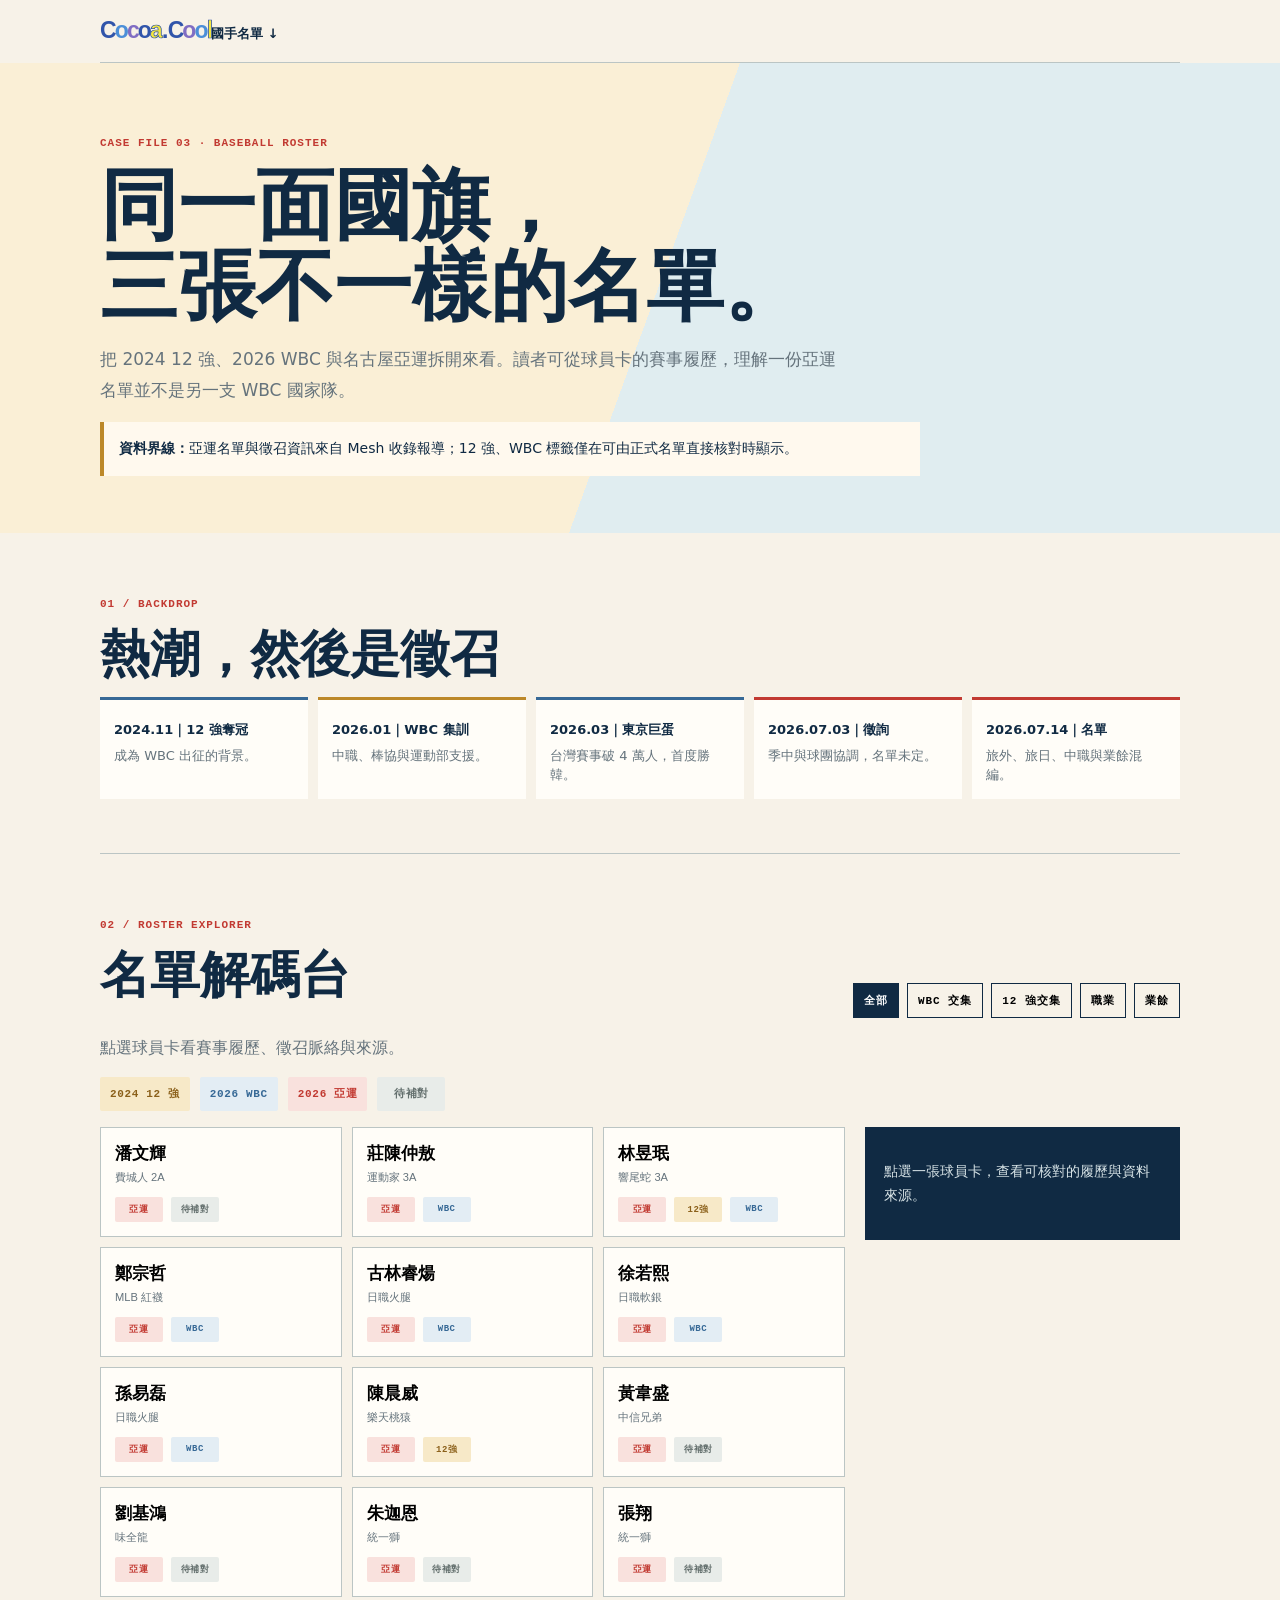
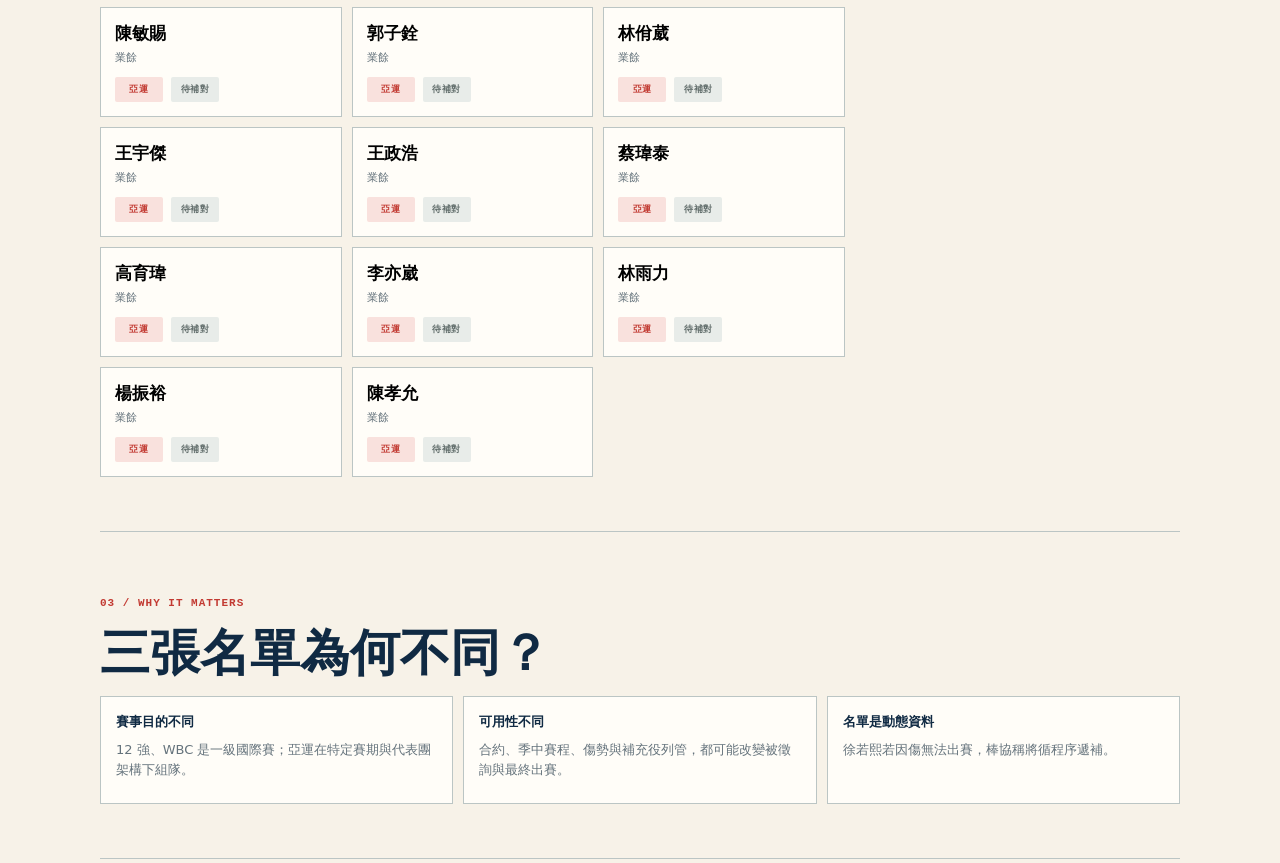
==== commit c0622f73: "style: color Cocoa.Cool wordmark by letter" ====
--- a/baseball-heat-to-asiad.html
+++ b/baseball-heat-to-asiad.html
@@ -1 +1 @@
-<!doctype html><html lang="zh-Hant"><meta charset="utf-8"><meta name="viewport" content="width=device-width,initial-scale=1"><title>24 人名單解碼｜Cocoa.Cool</title><style>:root{--i:#102a43;--p:#f7f2e8;--r:#c23a32;--b:#376996;--g:#bc8829;--l:#bbc5c4;--m:#65737c}*{box-sizing:border-box}body{margin:0;background:var(--p);color:var(--i);font-family:system-ui,-apple-system,"Noto Sans TC",sans-serif}.w{width:min(1080px,calc(100% - 38px));margin:auto}a{color:#174f87}.top{padding:19px 0;border-bottom:1px solid var(--l);font-size:13px;font-weight:700}.top a{text-decoration:none;color:inherit}.hero{padding:63px 0 43px;background:linear-gradient(110deg,#faefd6 0 51%,#e0edf0 51%)}.ey,.filter{font:700 11px ui-monospace,monospace;letter-spacing:.09em}.ey{color:var(--r)}h1,h2{font-family:Georgia,"Noto Serif TC",serif}h1{margin:16px 0;font-size:clamp(44px,7vw,78px);line-height:1.04}.deck{max-width:740px;color:var(--m);font-size:17px;line-height:1.8}.note{max-width:820px;padding:15px;border-left:4px solid var(--g);background:#fff9ee;font-size:14px;line-height:1.7}.section{padding:54px 0;border-bottom:1px solid var(--l)}h2{margin:9px 0;font-size:clamp(31px,5vw,50px)}.rail{display:grid;grid-template-columns:repeat(5,1fr);gap:10px}.step{padding:14px;background:#fffdf8;border-top:3px solid var(--b);font-size:13px;line-height:1.5}.step:nth-child(2){border-color:var(--g)}.step:nth-child(n+4){border-color:var(--r)}.step b{display:block;margin:6px 0}.step p{margin:0;color:var(--m)}.head{display:flex;justify-content:space-between;align-items:end;gap:15px}.filters{display:flex;gap:8px;flex-wrap:wrap;justify-content:end}.filter{padding:9px 10px;background:transparent;border:1px solid var(--i);cursor:pointer}.filter.active{background:var(--i);color:#fff}.guide{color:var(--m);line-height:1.7}.legend{display:flex;gap:10px;flex-wrap:wrap;margin:16px 0}.tag{display:inline-flex;align-items:center;justify-content:center;min-width:68px;height:34px;padding:0 10px;border-radius:2px;font:700 11px ui-monospace,monospace;letter-spacing:.06em;background:#e3edf4;color:var(--b);white-space:nowrap}.tag.t{background:#f7e9c8;color:#8b601a}.tag.a{background:#f9e1dd;color:var(--r)}.tag.u{background:#e8ece9;color:#64706e}.layout{display:grid;grid-template-columns:1fr 315px;gap:20px}.cards{display:grid;grid-template-columns:repeat(3,1fr);gap:10px}.card{padding:14px;border:1px solid var(--l);background:#fffdf8;text-align:left;cursor:pointer}.card:hover,.card.active{outline:2px solid var(--i)}.card.hide{display:none}.card b{display:block;font-size:17px}.card small{display:block;color:var(--m);margin:5px 0 12px}.tags{display:flex;gap:8px;flex-wrap:wrap}.card .tag{min-width:48px;height:25px;padding:0 7px;font-size:9px}.detail{position:sticky;top:15px;align-self:start;padding:19px;background:var(--i);color:#fff}.detail h3{margin:10px 0 14px;font:700 29px Georgia}.detail p{color:#d8e4e7;line-height:1.7;font-size:14px}.detail a{color:#ffe49b}.src{margin-top:18px;padding-top:14px;border-top:1px solid #5b758a;font-size:12px;line-height:1.7}.how{display:grid;grid-template-columns:repeat(3,1fr);gap:10px}.how div{padding:15px;background:#fffdf8;border:1px solid var(--l);font-size:13px;line-height:1.6}.how p{margin:7px 0;color:var(--m)}@media(max-width:720px){.w{width:min(100% - 28px,1080px)}.rail,.cards,.how{grid-template-columns:1fr}.head{display:block}.filters{justify-content:start}.layout{grid-template-columns:1fr}.detail{position:static}.cards{grid-template-columns:repeat(2,1fr)}}@media(max-width:420px){.cards{grid-template-columns:1fr}.tag{min-width:64px}}</style><link rel="stylesheet" href="logo.css"><body><header class="top w cocoa-nav"><a class="logo" href="index.html" aria-label="Cocoa.Cool 首頁"><span class="logo-cocoa">Cocoa</span><span class="logo-dot">.</span><span class="logo-cool">Cool</span></a><a href="#cards">國手名單 ↓</a></header><main><section class="hero"><div class="w"><p class="ey">CASE FILE 03 · BASEBALL ROSTER</p><h1>同一面國旗，<br>三張不一樣的名單。</h1><p class="deck">把 2024 12 強、2026 WBC 與名古屋亞運拆開來看。讀者可從球員卡的賽事履歷，理解一份亞運名單並不是另一支 WBC 國家隊。</p><p class="note"><b>資料界線：</b>亞運名單與徵召資訊來自 Mesh 收錄報導；12 強、WBC 標籤僅在可由正式名單直接核對時顯示。</p></div></section><section class="section w"><p class="ey">01 / BACKDROP</p><h2>熱潮，然後是徵召</h2><div class="rail"><div class="step"><b>2024.11｜12 強奪冠</b><p>成為 WBC 出征的背景。</p></div><div class="step"><b>2026.01｜WBC 集訓</b><p>中職、棒協與運動部支援。</p></div><div class="step"><b>2026.03｜東京巨蛋</b><p>台灣賽事破 4 萬人，首度勝韓。</p></div><div class="step"><b>2026.07.03｜徵詢</b><p>季中與球團協調，名單未定。</p></div><div class="step"><b>2026.07.14｜名單</b><p>旅外、旅日、中職與業餘混編。</p></div></div></section><section class="section w"><div class="head"><div><p class="ey">02 / ROSTER EXPLORER</p><h2>名單解碼台</h2></div><div class="filters"><button class="filter active" data-f="all">全部</button><button class="filter" data-f="wbc">WBC 交集</button><button class="filter" data-f="twelve">12 強交集</button><button class="filter" data-f="pro">職業</button><button class="filter" data-f="amateur">業餘</button></div></div><p class="guide">點選球員卡看賽事履歷、徵召脈絡與來源。</p><div class="legend"><span class="tag t">2024 12 強</span><span class="tag">2026 WBC</span><span class="tag a">2026 亞運</span><span class="tag u">待補對</span></div><div class="layout"><div class="cards" id="cards"></div><aside id="detail" class="detail"><p>點選一張球員卡，查看可核對的履歷與資料來源。</p></aside></div></section><section class="section w"><p class="ey">03 / WHY IT MATTERS</p><h2>三張名單為何不同？</h2><div class="how"><div><b>賽事目的不同</b><p>12 強、WBC 是一級國際賽；亞運在特定賽期與代表團架構下組隊。</p></div><div><b>可用性不同</b><p>合約、季中賽程、傷勢與補充役列管，都可能改變被徵詢與最終出賽。</p></div><div><b>名單是動態資料</b><p>徐若熙若因傷無法出賽，棒協稱將循程序遞補。</p></div></div></section></main><script>const P=[['潘文輝','費城人 2A','pro',[]],['莊陳仲敖','運動家 3A','pro',['wbc']],['林昱珉','響尾蛇 3A','pro',['twelve','wbc']],['鄭宗哲','MLB 紅襪','pro',['wbc']],['古林睿煬','日職火腿','pro',['wbc']],['徐若熙','日職軟銀','pro',['wbc']],['孫易磊','日職火腿','pro',['wbc']],['陳晨威','樂天桃猿','pro',['twelve']],['黃韋盛','中信兄弟','pro',[]],['劉基鴻','味全龍','pro',[]],['朱迦恩','統一獅','pro',[]],['張翔','統一獅','pro',[]],['陳敏賜','業餘','amateur',[]],['郭子銓','業餘','amateur',[]],['林佾葳','業餘','amateur',[]],['王宇傑','業餘','amateur',[]],['王政浩','業餘','amateur',[]],['蔡瑋泰','業餘','amateur',[]],['高育瑋','業餘','amateur',[]],['李亦崴','業餘','amateur',[]],['林雨力','業餘','amateur',[]],['楊振裕','業餘','amateur',[]],['陳孝允','業餘','amateur',[]]];const S='<a target="_blank" href="https://www.mirrormedia.mg/story/20260714edi060">亞運名單（鏡週刊）</a> · <a target="_blank" href="https://www.mnews.tw/story/20260703nm027">徵詢（鏡新聞）</a> · <a target="_blank" href="https://cpbl.com.tw/xmdoc/cont?sid=0O281660858849586866">12強名單（CPBL）</a> · <a target="_blank" href="https://www.cna.com.tw/news/aspt/202602065002.aspx">WBC名單（中央社）</a>';const C=document.querySelector('#cards'),D=document.querySelector('#detail');function T(x){let s='<span class="tag a">亞運</span>';if(x[3].includes('twelve'))s+='<span class="tag t">12強</span>';if(x[3].includes('wbc'))s+='<span class="tag">WBC</span>';if(!x[3].length)s+='<span class="tag u">待補對</span>';return s}P.forEach((p,i)=>{let b=document.createElement('button');b.className='card';b.dataset.type=p[2];b.dataset.w=p[3].includes('wbc');b.dataset.t=p[3].includes('twelve');b.innerHTML='<b>'+p[0]+'</b><small>'+p[1]+'</small><div class="tags">'+T(p)+'</div>';b.onclick=()=>{let n=p[0],txt=n==='鄭宗哲'?'2026 WBC 正式野手；2024 12 強因列大聯盟40人名單未參賽。':n==='孫易磊'?'2026 WBC 正式投手；2024 12 強官方名單未列其名。':n==='古林睿煬'?'2026 WBC 正式投手；2024 12 強原入選、後因傷退出。':n==='陳晨威'?'2024 12 強正式外野手；7/3已接獲亞運徵詢。':n==='林昱珉'?'可核對為2024 12強與2026 WBC成員。':'亞運報導所列球員；其餘賽事履歷待逐一核對。';D.innerHTML='<span class="tag">'+p[1]+'</span><h3>'+n+'</h3><div class="tags">'+T(p)+'</div><p>'+txt+'</p><div class="src">'+S+'</div>';document.querySelectorAll('.card').forEach(x=>x.classList.remove('active'));b.classList.add('active')};C.append(b)});document.querySelectorAll('.filter').forEach(b=>b.onclick=()=>{document.querySelectorAll('.filter').forEach(x=>x.classList.remove('active'));b.classList.add('active');let f=b.dataset.f;document.querySelectorAll('.card').forEach(c=>c.classList.toggle('hide',f!=='all'&&(f==='wbc'?!JSON.parse(c.dataset.w):f==='twelve'?!JSON.parse(c.dataset.t):c.dataset.type!==f)))});</script></body></html>
+<!doctype html><html lang="zh-Hant"><meta charset="utf-8"><meta name="viewport" content="width=device-width,initial-scale=1"><title>24 人名單解碼｜Cocoa.Cool</title><style>:root{--i:#102a43;--p:#f7f2e8;--r:#c23a32;--b:#376996;--g:#bc8829;--l:#bbc5c4;--m:#65737c}*{box-sizing:border-box}body{margin:0;background:var(--p);color:var(--i);font-family:system-ui,-apple-system,"Noto Sans TC",sans-serif}.w{width:min(1080px,calc(100% - 38px));margin:auto}a{color:#174f87}.top{padding:19px 0;border-bottom:1px solid var(--l);font-size:13px;font-weight:700}.top a{text-decoration:none;color:inherit}.hero{padding:63px 0 43px;background:linear-gradient(110deg,#faefd6 0 51%,#e0edf0 51%)}.ey,.filter{font:700 11px ui-monospace,monospace;letter-spacing:.09em}.ey{color:var(--r)}h1,h2{font-family:Georgia,"Noto Serif TC",serif}h1{margin:16px 0;font-size:clamp(44px,7vw,78px);line-height:1.04}.deck{max-width:740px;color:var(--m);font-size:17px;line-height:1.8}.note{max-width:820px;padding:15px;border-left:4px solid var(--g);background:#fff9ee;font-size:14px;line-height:1.7}.section{padding:54px 0;border-bottom:1px solid var(--l)}h2{margin:9px 0;font-size:clamp(31px,5vw,50px)}.rail{display:grid;grid-template-columns:repeat(5,1fr);gap:10px}.step{padding:14px;background:#fffdf8;border-top:3px solid var(--b);font-size:13px;line-height:1.5}.step:nth-child(2){border-color:var(--g)}.step:nth-child(n+4){border-color:var(--r)}.step b{display:block;margin:6px 0}.step p{margin:0;color:var(--m)}.head{display:flex;justify-content:space-between;align-items:end;gap:15px}.filters{display:flex;gap:8px;flex-wrap:wrap;justify-content:end}.filter{padding:9px 10px;background:transparent;border:1px solid var(--i);cursor:pointer}.filter.active{background:var(--i);color:#fff}.guide{color:var(--m);line-height:1.7}.legend{display:flex;gap:10px;flex-wrap:wrap;margin:16px 0}.tag{display:inline-flex;align-items:center;justify-content:center;min-width:68px;height:34px;padding:0 10px;border-radius:2px;font:700 11px ui-monospace,monospace;letter-spacing:.06em;background:#e3edf4;color:var(--b);white-space:nowrap}.tag.t{background:#f7e9c8;color:#8b601a}.tag.a{background:#f9e1dd;color:var(--r)}.tag.u{background:#e8ece9;color:#64706e}.layout{display:grid;grid-template-columns:1fr 315px;gap:20px}.cards{display:grid;grid-template-columns:repeat(3,1fr);gap:10px}.card{padding:14px;border:1px solid var(--l);background:#fffdf8;text-align:left;cursor:pointer}.card:hover,.card.active{outline:2px solid var(--i)}.card.hide{display:none}.card b{display:block;font-size:17px}.card small{display:block;color:var(--m);margin:5px 0 12px}.tags{display:flex;gap:8px;flex-wrap:wrap}.card .tag{min-width:48px;height:25px;padding:0 7px;font-size:9px}.detail{position:sticky;top:15px;align-self:start;padding:19px;background:var(--i);color:#fff}.detail h3{margin:10px 0 14px;font:700 29px Georgia}.detail p{color:#d8e4e7;line-height:1.7;font-size:14px}.detail a{color:#ffe49b}.src{margin-top:18px;padding-top:14px;border-top:1px solid #5b758a;font-size:12px;line-height:1.7}.how{display:grid;grid-template-columns:repeat(3,1fr);gap:10px}.how div{padding:15px;background:#fffdf8;border:1px solid var(--l);font-size:13px;line-height:1.6}.how p{margin:7px 0;color:var(--m)}@media(max-width:720px){.w{width:min(100% - 28px,1080px)}.rail,.cards,.how{grid-template-columns:1fr}.head{display:block}.filters{justify-content:start}.layout{grid-template-columns:1fr}.detail{position:static}.cards{grid-template-columns:repeat(2,1fr)}}@media(max-width:420px){.cards{grid-template-columns:1fr}.tag{min-width:64px}}</style><link rel="stylesheet" href="logo.css"><body><header class="top w cocoa-nav"><a class="logo" href="index.html" aria-label="Cocoa.Cool 首頁"><span class="logo-cocoa"><i>C</i><i>o</i><i>c</i><i>o</i><i>a</i></span><span class="logo-dot">.</span><span class="logo-cool"><i>C</i><i>o</i><i>o</i><i>l</i></span></a><a href="#cards">國手名單 ↓</a></header><main><section class="hero"><div class="w"><p class="ey">CASE FILE 03 · BASEBALL ROSTER</p><h1>同一面國旗，<br>三張不一樣的名單。</h1><p class="deck">把 2024 12 強、2026 WBC 與名古屋亞運拆開來看。讀者可從球員卡的賽事履歷，理解一份亞運名單並不是另一支 WBC 國家隊。</p><p class="note"><b>資料界線：</b>亞運名單與徵召資訊來自 Mesh 收錄報導；12 強、WBC 標籤僅在可由正式名單直接核對時顯示。</p></div></section><section class="section w"><p class="ey">01 / BACKDROP</p><h2>熱潮，然後是徵召</h2><div class="rail"><div class="step"><b>2024.11｜12 強奪冠</b><p>成為 WBC 出征的背景。</p></div><div class="step"><b>2026.01｜WBC 集訓</b><p>中職、棒協與運動部支援。</p></div><div class="step"><b>2026.03｜東京巨蛋</b><p>台灣賽事破 4 萬人，首度勝韓。</p></div><div class="step"><b>2026.07.03｜徵詢</b><p>季中與球團協調，名單未定。</p></div><div class="step"><b>2026.07.14｜名單</b><p>旅外、旅日、中職與業餘混編。</p></div></div></section><section class="section w"><div class="head"><div><p class="ey">02 / ROSTER EXPLORER</p><h2>名單解碼台</h2></div><div class="filters"><button class="filter active" data-f="all">全部</button><button class="filter" data-f="wbc">WBC 交集</button><button class="filter" data-f="twelve">12 強交集</button><button class="filter" data-f="pro">職業</button><button class="filter" data-f="amateur">業餘</button></div></div><p class="guide">點選球員卡看賽事履歷、徵召脈絡與來源。</p><div class="legend"><span class="tag t">2024 12 強</span><span class="tag">2026 WBC</span><span class="tag a">2026 亞運</span><span class="tag u">待補對</span></div><div class="layout"><div class="cards" id="cards"></div><aside id="detail" class="detail"><p>點選一張球員卡，查看可核對的履歷與資料來源。</p></aside></div></section><section class="section w"><p class="ey">03 / WHY IT MATTERS</p><h2>三張名單為何不同？</h2><div class="how"><div><b>賽事目的不同</b><p>12 強、WBC 是一級國際賽；亞運在特定賽期與代表團架構下組隊。</p></div><div><b>可用性不同</b><p>合約、季中賽程、傷勢與補充役列管，都可能改變被徵詢與最終出賽。</p></div><div><b>名單是動態資料</b><p>徐若熙若因傷無法出賽，棒協稱將循程序遞補。</p></div></div></section></main><script>const P=[['潘文輝','費城人 2A','pro',[]],['莊陳仲敖','運動家 3A','pro',['wbc']],['林昱珉','響尾蛇 3A','pro',['twelve','wbc']],['鄭宗哲','MLB 紅襪','pro',['wbc']],['古林睿煬','日職火腿','pro',['wbc']],['徐若熙','日職軟銀','pro',['wbc']],['孫易磊','日職火腿','pro',['wbc']],['陳晨威','樂天桃猿','pro',['twelve']],['黃韋盛','中信兄弟','pro',[]],['劉基鴻','味全龍','pro',[]],['朱迦恩','統一獅','pro',[]],['張翔','統一獅','pro',[]],['陳敏賜','業餘','amateur',[]],['郭子銓','業餘','amateur',[]],['林佾葳','業餘','amateur',[]],['王宇傑','業餘','amateur',[]],['王政浩','業餘','amateur',[]],['蔡瑋泰','業餘','amateur',[]],['高育瑋','業餘','amateur',[]],['李亦崴','業餘','amateur',[]],['林雨力','業餘','amateur',[]],['楊振裕','業餘','amateur',[]],['陳孝允','業餘','amateur',[]]];const S='<a target="_blank" href="https://www.mirrormedia.mg/story/20260714edi060">亞運名單（鏡週刊）</a> · <a target="_blank" href="https://www.mnews.tw/story/20260703nm027">徵詢（鏡新聞）</a> · <a target="_blank" href="https://cpbl.com.tw/xmdoc/cont?sid=0O281660858849586866">12強名單（CPBL）</a> · <a target="_blank" href="https://www.cna.com.tw/news/aspt/202602065002.aspx">WBC名單（中央社）</a>';const C=document.querySelector('#cards'),D=document.querySelector('#detail');function T(x){let s='<span class="tag a">亞運</span>';if(x[3].includes('twelve'))s+='<span class="tag t">12強</span>';if(x[3].includes('wbc'))s+='<span class="tag">WBC</span>';if(!x[3].length)s+='<span class="tag u">待補對</span>';return s}P.forEach((p,i)=>{let b=document.createElement('button');b.className='card';b.dataset.type=p[2];b.dataset.w=p[3].includes('wbc');b.dataset.t=p[3].includes('twelve');b.innerHTML='<b>'+p[0]+'</b><small>'+p[1]+'</small><div class="tags">'+T(p)+'</div>';b.onclick=()=>{let n=p[0],txt=n==='鄭宗哲'?'2026 WBC 正式野手；2024 12 強因列大聯盟40人名單未參賽。':n==='孫易磊'?'2026 WBC 正式投手；2024 12 強官方名單未列其名。':n==='古林睿煬'?'2026 WBC 正式投手；2024 12 強原入選、後因傷退出。':n==='陳晨威'?'2024 12 強正式外野手；7/3已接獲亞運徵詢。':n==='林昱珉'?'可核對為2024 12強與2026 WBC成員。':'亞運報導所列球員；其餘賽事履歷待逐一核對。';D.innerHTML='<span class="tag">'+p[1]+'</span><h3>'+n+'</h3><div class="tags">'+T(p)+'</div><p>'+txt+'</p><div class="src">'+S+'</div>';document.querySelectorAll('.card').forEach(x=>x.classList.remove('active'));b.classList.add('active')};C.append(b)});document.querySelectorAll('.filter').forEach(b=>b.onclick=()=>{document.querySelectorAll('.filter').forEach(x=>x.classList.remove('active'));b.classList.add('active');let f=b.dataset.f;document.querySelectorAll('.card').forEach(c=>c.classList.toggle('hide',f!=='all'&&(f==='wbc'?!JSON.parse(c.dataset.w):f==='twelve'?!JSON.parse(c.dataset.t):c.dataset.type!==f)))});</script></body></html>
--- a/logo.css
+++ b/logo.css
@@ -1,3 +1,2 @@
-/* Cocoa.Cool wordmark: a deliberately uneven, compact editorial signature. */
-.logo{display:inline-flex!important;align-items:center!important;font-family:"Arial Rounded MT Bold","Avenir Next",Arial,sans-serif!important;font-size:23px!important;font-weight:800!important;letter-spacing:-1.9px!important;line-height:1!important;color:#3155aa!important;text-decoration:none!important}.logo .logo-cocoa,.logo .logo-dot,.logo .logo-cool{width:auto!important;height:auto!important;margin:0!important;padding:0!important;border:0!important;border-radius:0!important;background:transparent!important}.logo .logo-cocoa{display:inline-block!important;color:#3155aa!important}.logo .logo-dot{display:inline-block!important;width:.5em!important;height:.5em!important;margin:0 .11em!important;background:#f3e741!important;border:2px solid #3155aa!important;border-radius:50%!important;color:transparent!important;font-size:1em!important;line-height:1!important}.logo .logo-cool{margin-left:.04em!important;padding:2px 4px 3px!important;border-bottom:3px solid #82b2ed!important;background:#b9aaee!important;color:#17243b!important;font-size:17px!important;letter-spacing:-1.5px!important;line-height:1!important}@media(max-width:720px){.logo{font-size:20px!important}.logo .logo-dot{border-width:2px!important}.logo .logo-cool{font-size:15px!important}}
-.cocoa-nav{display:flex!important;align-items:center!important;justify-content:space-between!important;gap:16px}.cocoa-nav>a:last-child{font:700 11px ui-monospace,monospace;letter-spacing:.06em;text-decoration:none}@media(max-width:480px){.cocoa-nav>a:last-child{font-size:9px}}
+/* Cocoa.Cool wordmark: four editorial colors, letter by letter. */
+.logo{display:inline-flex!important;align-items:baseline!important;font-family:"Arial Rounded MT Bold","Avenir Next",Arial,sans-serif!important;font-size:23px!important;font-weight:800!important;letter-spacing:-1.9px!important;line-height:1!important;text-decoration:none!important}.logo .logo-cocoa,.logo .logo-dot,.logo .logo-cool{display:inline-flex!important;align-items:baseline!important;width:auto!important;height:auto!important;margin:0!important;padding:0!important;border:0!important;border-radius:0!important;background:transparent!important}.logo i{display:inline!important;font-style:normal!important}.logo .logo-dot{margin:0 .05em!important;color:#3155aa!important;font-size:1em!important;line-height:1!important}.logo-cocoa i:nth-child(1),.logo-cool i:nth-child(1){color:#3155aa!important}.logo-cocoa i:nth-child(2),.logo-cool i:nth-child(3){color:#4c8fd8!important}.logo-cocoa i:nth-child(3),.logo-cool i:nth-child(2){color:#806dc3!important}.logo-cocoa i:nth-child(4){color:#3155aa!important}.logo-cocoa i:nth-child(5),.logo-cool i:nth-child(4){color:#f3e741!important;-webkit-text-stroke:.7px #3155aa;text-shadow:0 0 .3px #3155aa}@media(max-width:720px){.logo{font-size:20px!important}}
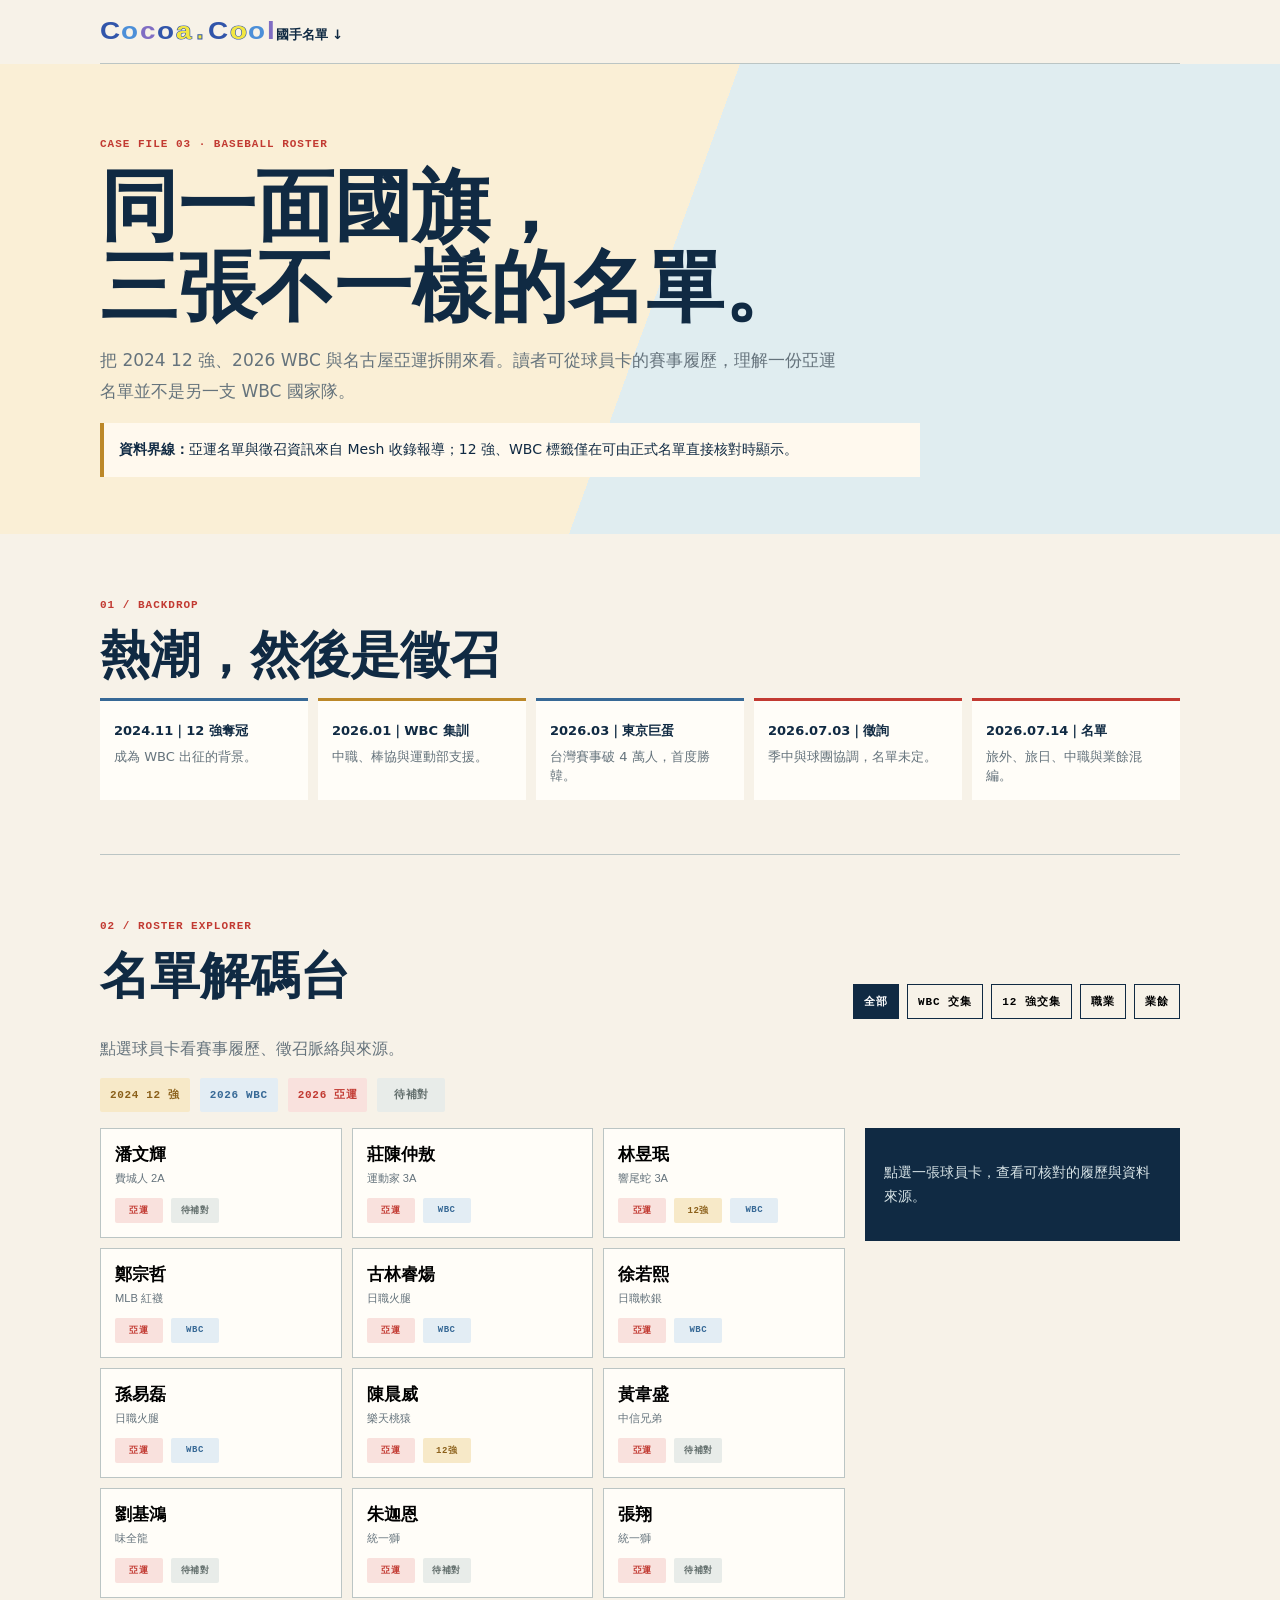
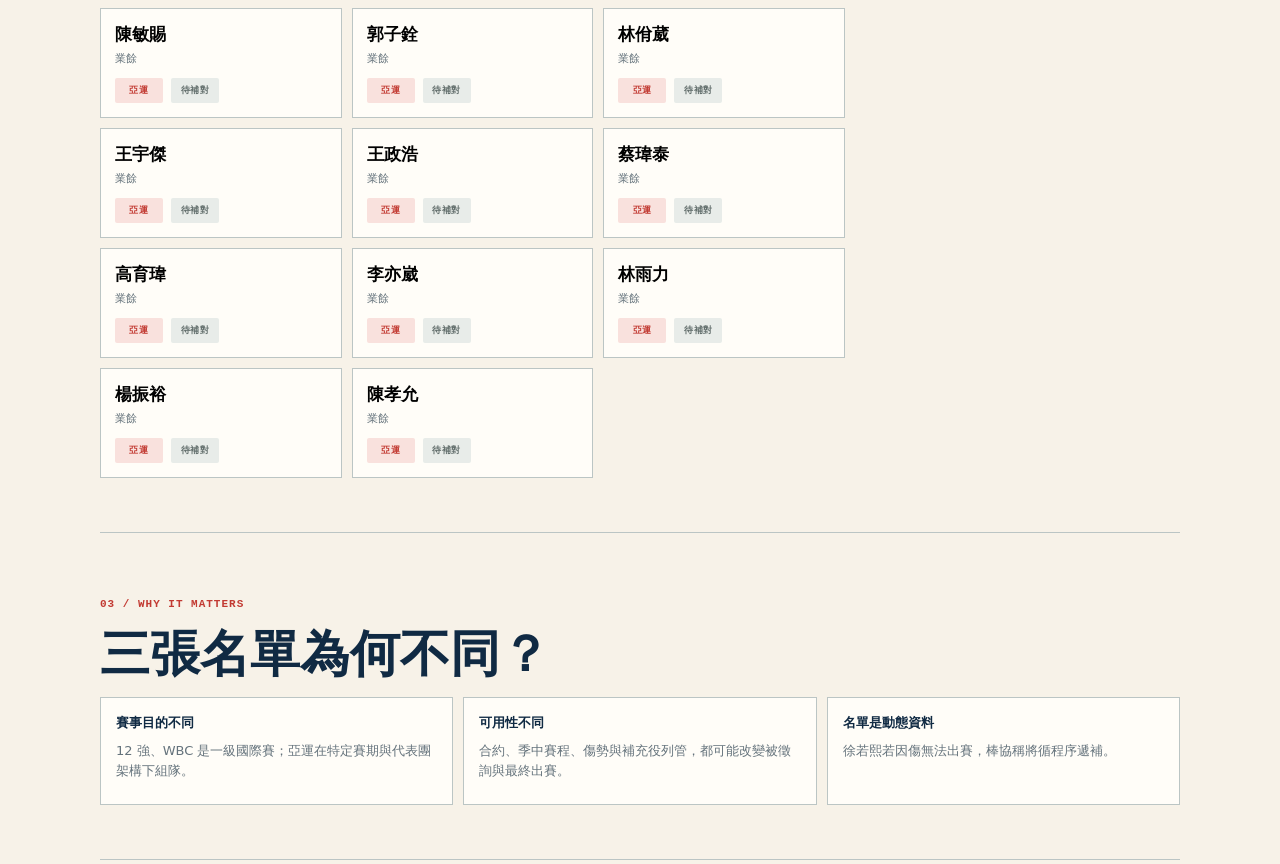
==== commit 140387b1: "Add sitewide analytics and SEO metadata" ====
--- a/baseball-heat-to-asiad.html
+++ b/baseball-heat-to-asiad.html
@@ -1 +1 @@
-<!doctype html><html lang="zh-Hant"><meta charset="utf-8"><meta name="viewport" content="width=device-width,initial-scale=1"><title>24 人名單解碼｜Cocoa.Cool</title><style>:root{--i:#102a43;--p:#f7f2e8;--r:#c23a32;--b:#376996;--g:#bc8829;--l:#bbc5c4;--m:#65737c}*{box-sizing:border-box}body{margin:0;background:var(--p);color:var(--i);font-family:system-ui,-apple-system,"Noto Sans TC",sans-serif}.w{width:min(1080px,calc(100% - 38px));margin:auto}a{color:#174f87}.top{padding:19px 0;border-bottom:1px solid var(--l);font-size:13px;font-weight:700}.top a{text-decoration:none;color:inherit}.hero{padding:63px 0 43px;background:linear-gradient(110deg,#faefd6 0 51%,#e0edf0 51%)}.ey,.filter{font:700 11px ui-monospace,monospace;letter-spacing:.09em}.ey{color:var(--r)}h1,h2{font-family:Georgia,"Noto Serif TC",serif}h1{margin:16px 0;font-size:clamp(44px,7vw,78px);line-height:1.04}.deck{max-width:740px;color:var(--m);font-size:17px;line-height:1.8}.note{max-width:820px;padding:15px;border-left:4px solid var(--g);background:#fff9ee;font-size:14px;line-height:1.7}.section{padding:54px 0;border-bottom:1px solid var(--l)}h2{margin:9px 0;font-size:clamp(31px,5vw,50px)}.rail{display:grid;grid-template-columns:repeat(5,1fr);gap:10px}.step{padding:14px;background:#fffdf8;border-top:3px solid var(--b);font-size:13px;line-height:1.5}.step:nth-child(2){border-color:var(--g)}.step:nth-child(n+4){border-color:var(--r)}.step b{display:block;margin:6px 0}.step p{margin:0;color:var(--m)}.head{display:flex;justify-content:space-between;align-items:end;gap:15px}.filters{display:flex;gap:8px;flex-wrap:wrap;justify-content:end}.filter{padding:9px 10px;background:transparent;border:1px solid var(--i);cursor:pointer}.filter.active{background:var(--i);color:#fff}.guide{color:var(--m);line-height:1.7}.legend{display:flex;gap:10px;flex-wrap:wrap;margin:16px 0}.tag{display:inline-flex;align-items:center;justify-content:center;min-width:68px;height:34px;padding:0 10px;border-radius:2px;font:700 11px ui-monospace,monospace;letter-spacing:.06em;background:#e3edf4;color:var(--b);white-space:nowrap}.tag.t{background:#f7e9c8;color:#8b601a}.tag.a{background:#f9e1dd;color:var(--r)}.tag.u{background:#e8ece9;color:#64706e}.layout{display:grid;grid-template-columns:1fr 315px;gap:20px}.cards{display:grid;grid-template-columns:repeat(3,1fr);gap:10px}.card{padding:14px;border:1px solid var(--l);background:#fffdf8;text-align:left;cursor:pointer}.card:hover,.card.active{outline:2px solid var(--i)}.card.hide{display:none}.card b{display:block;font-size:17px}.card small{display:block;color:var(--m);margin:5px 0 12px}.tags{display:flex;gap:8px;flex-wrap:wrap}.card .tag{min-width:48px;height:25px;padding:0 7px;font-size:9px}.detail{position:sticky;top:15px;align-self:start;padding:19px;background:var(--i);color:#fff}.detail h3{margin:10px 0 14px;font:700 29px Georgia}.detail p{color:#d8e4e7;line-height:1.7;font-size:14px}.detail a{color:#ffe49b}.src{margin-top:18px;padding-top:14px;border-top:1px solid #5b758a;font-size:12px;line-height:1.7}.how{display:grid;grid-template-columns:repeat(3,1fr);gap:10px}.how div{padding:15px;background:#fffdf8;border:1px solid var(--l);font-size:13px;line-height:1.6}.how p{margin:7px 0;color:var(--m)}@media(max-width:720px){.w{width:min(100% - 28px,1080px)}.rail,.cards,.how{grid-template-columns:1fr}.head{display:block}.filters{justify-content:start}.layout{grid-template-columns:1fr}.detail{position:static}.cards{grid-template-columns:repeat(2,1fr)}}@media(max-width:420px){.cards{grid-template-columns:1fr}.tag{min-width:64px}}</style><link rel="stylesheet" href="logo.css"><body><header class="top w cocoa-nav"><a class="logo" href="index.html" aria-label="Cocoa.Cool 首頁"><span class="logo-cocoa"><i>C</i><i>o</i><i>c</i><i>o</i><i>a</i></span><span class="logo-dot">.</span><span class="logo-cool"><i>C</i><i>o</i><i>o</i><i>l</i></span></a><a href="#cards">國手名單 ↓</a></header><main><section class="hero"><div class="w"><p class="ey">CASE FILE 03 · BASEBALL ROSTER</p><h1>同一面國旗，<br>三張不一樣的名單。</h1><p class="deck">把 2024 12 強、2026 WBC 與名古屋亞運拆開來看。讀者可從球員卡的賽事履歷，理解一份亞運名單並不是另一支 WBC 國家隊。</p><p class="note"><b>資料界線：</b>亞運名單與徵召資訊來自 Mesh 收錄報導；12 強、WBC 標籤僅在可由正式名單直接核對時顯示。</p></div></section><section class="section w"><p class="ey">01 / BACKDROP</p><h2>熱潮，然後是徵召</h2><div class="rail"><div class="step"><b>2024.11｜12 強奪冠</b><p>成為 WBC 出征的背景。</p></div><div class="step"><b>2026.01｜WBC 集訓</b><p>中職、棒協與運動部支援。</p></div><div class="step"><b>2026.03｜東京巨蛋</b><p>台灣賽事破 4 萬人，首度勝韓。</p></div><div class="step"><b>2026.07.03｜徵詢</b><p>季中與球團協調，名單未定。</p></div><div class="step"><b>2026.07.14｜名單</b><p>旅外、旅日、中職與業餘混編。</p></div></div></section><section class="section w"><div class="head"><div><p class="ey">02 / ROSTER EXPLORER</p><h2>名單解碼台</h2></div><div class="filters"><button class="filter active" data-f="all">全部</button><button class="filter" data-f="wbc">WBC 交集</button><button class="filter" data-f="twelve">12 強交集</button><button class="filter" data-f="pro">職業</button><button class="filter" data-f="amateur">業餘</button></div></div><p class="guide">點選球員卡看賽事履歷、徵召脈絡與來源。</p><div class="legend"><span class="tag t">2024 12 強</span><span class="tag">2026 WBC</span><span class="tag a">2026 亞運</span><span class="tag u">待補對</span></div><div class="layout"><div class="cards" id="cards"></div><aside id="detail" class="detail"><p>點選一張球員卡，查看可核對的履歷與資料來源。</p></aside></div></section><section class="section w"><p class="ey">03 / WHY IT MATTERS</p><h2>三張名單為何不同？</h2><div class="how"><div><b>賽事目的不同</b><p>12 強、WBC 是一級國際賽；亞運在特定賽期與代表團架構下組隊。</p></div><div><b>可用性不同</b><p>合約、季中賽程、傷勢與補充役列管，都可能改變被徵詢與最終出賽。</p></div><div><b>名單是動態資料</b><p>徐若熙若因傷無法出賽，棒協稱將循程序遞補。</p></div></div></section></main><script>const P=[['潘文輝','費城人 2A','pro',[]],['莊陳仲敖','運動家 3A','pro',['wbc']],['林昱珉','響尾蛇 3A','pro',['twelve','wbc']],['鄭宗哲','MLB 紅襪','pro',['wbc']],['古林睿煬','日職火腿','pro',['wbc']],['徐若熙','日職軟銀','pro',['wbc']],['孫易磊','日職火腿','pro',['wbc']],['陳晨威','樂天桃猿','pro',['twelve']],['黃韋盛','中信兄弟','pro',[]],['劉基鴻','味全龍','pro',[]],['朱迦恩','統一獅','pro',[]],['張翔','統一獅','pro',[]],['陳敏賜','業餘','amateur',[]],['郭子銓','業餘','amateur',[]],['林佾葳','業餘','amateur',[]],['王宇傑','業餘','amateur',[]],['王政浩','業餘','amateur',[]],['蔡瑋泰','業餘','amateur',[]],['高育瑋','業餘','amateur',[]],['李亦崴','業餘','amateur',[]],['林雨力','業餘','amateur',[]],['楊振裕','業餘','amateur',[]],['陳孝允','業餘','amateur',[]]];const S='<a target="_blank" href="https://www.mirrormedia.mg/story/20260714edi060">亞運名單（鏡週刊）</a> · <a target="_blank" href="https://www.mnews.tw/story/20260703nm027">徵詢（鏡新聞）</a> · <a target="_blank" href="https://cpbl.com.tw/xmdoc/cont?sid=0O281660858849586866">12強名單（CPBL）</a> · <a target="_blank" href="https://www.cna.com.tw/news/aspt/202602065002.aspx">WBC名單（中央社）</a>';const C=document.querySelector('#cards'),D=document.querySelector('#detail');function T(x){let s='<span class="tag a">亞運</span>';if(x[3].includes('twelve'))s+='<span class="tag t">12強</span>';if(x[3].includes('wbc'))s+='<span class="tag">WBC</span>';if(!x[3].length)s+='<span class="tag u">待補對</span>';return s}P.forEach((p,i)=>{let b=document.createElement('button');b.className='card';b.dataset.type=p[2];b.dataset.w=p[3].includes('wbc');b.dataset.t=p[3].includes('twelve');b.innerHTML='<b>'+p[0]+'</b><small>'+p[1]+'</small><div class="tags">'+T(p)+'</div>';b.onclick=()=>{let n=p[0],txt=n==='鄭宗哲'?'2026 WBC 正式野手；2024 12 強因列大聯盟40人名單未參賽。':n==='孫易磊'?'2026 WBC 正式投手；2024 12 強官方名單未列其名。':n==='古林睿煬'?'2026 WBC 正式投手；2024 12 強原入選、後因傷退出。':n==='陳晨威'?'2024 12 強正式外野手；7/3已接獲亞運徵詢。':n==='林昱珉'?'可核對為2024 12強與2026 WBC成員。':'亞運報導所列球員；其餘賽事履歷待逐一核對。';D.innerHTML='<span class="tag">'+p[1]+'</span><h3>'+n+'</h3><div class="tags">'+T(p)+'</div><p>'+txt+'</p><div class="src">'+S+'</div>';document.querySelectorAll('.card').forEach(x=>x.classList.remove('active'));b.classList.add('active')};C.append(b)});document.querySelectorAll('.filter').forEach(b=>b.onclick=()=>{document.querySelectorAll('.filter').forEach(x=>x.classList.remove('active'));b.classList.add('active');let f=b.dataset.f;document.querySelectorAll('.card').forEach(c=>c.classList.toggle('hide',f!=='all'&&(f==='wbc'?!JSON.parse(c.dataset.w):f==='twelve'?!JSON.parse(c.dataset.t):c.dataset.type!==f)))});</script></body></html>
+<!doctype html><html lang="zh-Hant"><meta charset="utf-8"><meta name="viewport" content="width=device-width,initial-scale=1"><title>24 人名單解碼｜Cocoa.Cool</title><style>:root{--i:#102a43;--p:#f7f2e8;--r:#c23a32;--b:#376996;--g:#bc8829;--l:#bbc5c4;--m:#65737c}*{box-sizing:border-box}body{margin:0;background:var(--p);color:var(--i);font-family:system-ui,-apple-system,"Noto Sans TC",sans-serif}.w{width:min(1080px,calc(100% - 38px));margin:auto}a{color:#174f87}.top{padding:19px 0;border-bottom:1px solid var(--l);font-size:13px;font-weight:700}.top a{text-decoration:none;color:inherit}.hero{padding:63px 0 43px;background:linear-gradient(110deg,#faefd6 0 51%,#e0edf0 51%)}.ey,.filter{font:700 11px ui-monospace,monospace;letter-spacing:.09em}.ey{color:var(--r)}h1,h2{font-family:Georgia,"Noto Serif TC",serif}h1{margin:16px 0;font-size:clamp(44px,7vw,78px);line-height:1.04}.deck{max-width:740px;color:var(--m);font-size:17px;line-height:1.8}.note{max-width:820px;padding:15px;border-left:4px solid var(--g);background:#fff9ee;font-size:14px;line-height:1.7}.section{padding:54px 0;border-bottom:1px solid var(--l)}h2{margin:9px 0;font-size:clamp(31px,5vw,50px)}.rail{display:grid;grid-template-columns:repeat(5,1fr);gap:10px}.step{padding:14px;background:#fffdf8;border-top:3px solid var(--b);font-size:13px;line-height:1.5}.step:nth-child(2){border-color:var(--g)}.step:nth-child(n+4){border-color:var(--r)}.step b{display:block;margin:6px 0}.step p{margin:0;color:var(--m)}.head{display:flex;justify-content:space-between;align-items:end;gap:15px}.filters{display:flex;gap:8px;flex-wrap:wrap;justify-content:end}.filter{padding:9px 10px;background:transparent;border:1px solid var(--i);cursor:pointer}.filter.active{background:var(--i);color:#fff}.guide{color:var(--m);line-height:1.7}.legend{display:flex;gap:10px;flex-wrap:wrap;margin:16px 0}.tag{display:inline-flex;align-items:center;justify-content:center;min-width:68px;height:34px;padding:0 10px;border-radius:2px;font:700 11px ui-monospace,monospace;letter-spacing:.06em;background:#e3edf4;color:var(--b);white-space:nowrap}.tag.t{background:#f7e9c8;color:#8b601a}.tag.a{background:#f9e1dd;color:var(--r)}.tag.u{background:#e8ece9;color:#64706e}.layout{display:grid;grid-template-columns:1fr 315px;gap:20px}.cards{display:grid;grid-template-columns:repeat(3,1fr);gap:10px}.card{padding:14px;border:1px solid var(--l);background:#fffdf8;text-align:left;cursor:pointer}.card:hover,.card.active{outline:2px solid var(--i)}.card.hide{display:none}.card b{display:block;font-size:17px}.card small{display:block;color:var(--m);margin:5px 0 12px}.tags{display:flex;gap:8px;flex-wrap:wrap}.card .tag{min-width:48px;height:25px;padding:0 7px;font-size:9px}.detail{position:sticky;top:15px;align-self:start;padding:19px;background:var(--i);color:#fff}.detail h3{margin:10px 0 14px;font:700 29px Georgia}.detail p{color:#d8e4e7;line-height:1.7;font-size:14px}.detail a{color:#ffe49b}.src{margin-top:18px;padding-top:14px;border-top:1px solid #5b758a;font-size:12px;line-height:1.7}.how{display:grid;grid-template-columns:repeat(3,1fr);gap:10px}.how div{padding:15px;background:#fffdf8;border:1px solid var(--l);font-size:13px;line-height:1.6}.how p{margin:7px 0;color:var(--m)}@media(max-width:720px){.w{width:min(100% - 28px,1080px)}.rail,.cards,.how{grid-template-columns:1fr}.head{display:block}.filters{justify-content:start}.layout{grid-template-columns:1fr}.detail{position:static}.cards{grid-template-columns:repeat(2,1fr)}}@media(max-width:420px){.cards{grid-template-columns:1fr}.tag{min-width:64px}}</style><link rel="stylesheet" href="logo.css"><script src="analytics.js" defer></script><script src="site-seo.js" defer></script><body><header class="top w cocoa-nav"><a class="logo" href="index.html" aria-label="Cocoa.Cool 首頁"><span class="logo-cocoa"><i>C</i><i>o</i><i>c</i><i>o</i><i>a</i></span><span class="logo-dot">.</span><span class="logo-cool"><i>C</i><i>o</i><i>o</i><i>l</i></span></a><a href="#cards">國手名單 ↓</a></header><main><section class="hero"><div class="w"><p class="ey">CASE FILE 03 · BASEBALL ROSTER</p><h1>同一面國旗，<br>三張不一樣的名單。</h1><p class="deck">把 2024 12 強、2026 WBC 與名古屋亞運拆開來看。讀者可從球員卡的賽事履歷，理解一份亞運名單並不是另一支 WBC 國家隊。</p><p class="note"><b>資料界線：</b>亞運名單與徵召資訊來自 Mesh 收錄報導；12 強、WBC 標籤僅在可由正式名單直接核對時顯示。</p></div></section><section class="section w"><p class="ey">01 / BACKDROP</p><h2>熱潮，然後是徵召</h2><div class="rail"><div class="step"><b>2024.11｜12 強奪冠</b><p>成為 WBC 出征的背景。</p></div><div class="step"><b>2026.01｜WBC 集訓</b><p>中職、棒協與運動部支援。</p></div><div class="step"><b>2026.03｜東京巨蛋</b><p>台灣賽事破 4 萬人，首度勝韓。</p></div><div class="step"><b>2026.07.03｜徵詢</b><p>季中與球團協調，名單未定。</p></div><div class="step"><b>2026.07.14｜名單</b><p>旅外、旅日、中職與業餘混編。</p></div></div></section><section class="section w"><div class="head"><div><p class="ey">02 / ROSTER EXPLORER</p><h2>名單解碼台</h2></div><div class="filters"><button class="filter active" data-f="all">全部</button><button class="filter" data-f="wbc">WBC 交集</button><button class="filter" data-f="twelve">12 強交集</button><button class="filter" data-f="pro">職業</button><button class="filter" data-f="amateur">業餘</button></div></div><p class="guide">點選球員卡看賽事履歷、徵召脈絡與來源。</p><div class="legend"><span class="tag t">2024 12 強</span><span class="tag">2026 WBC</span><span class="tag a">2026 亞運</span><span class="tag u">待補對</span></div><div class="layout"><div class="cards" id="cards"></div><aside id="detail" class="detail"><p>點選一張球員卡，查看可核對的履歷與資料來源。</p></aside></div></section><section class="section w"><p class="ey">03 / WHY IT MATTERS</p><h2>三張名單為何不同？</h2><div class="how"><div><b>賽事目的不同</b><p>12 強、WBC 是一級國際賽；亞運在特定賽期與代表團架構下組隊。</p></div><div><b>可用性不同</b><p>合約、季中賽程、傷勢與補充役列管，都可能改變被徵詢與最終出賽。</p></div><div><b>名單是動態資料</b><p>徐若熙若因傷無法出賽，棒協稱將循程序遞補。</p></div></div></section></main><script>const P=[['潘文輝','費城人 2A','pro',[]],['莊陳仲敖','運動家 3A','pro',['wbc']],['林昱珉','響尾蛇 3A','pro',['twelve','wbc']],['鄭宗哲','MLB 紅襪','pro',['wbc']],['古林睿煬','日職火腿','pro',['wbc']],['徐若熙','日職軟銀','pro',['wbc']],['孫易磊','日職火腿','pro',['wbc']],['陳晨威','樂天桃猿','pro',['twelve']],['黃韋盛','中信兄弟','pro',[]],['劉基鴻','味全龍','pro',[]],['朱迦恩','統一獅','pro',[]],['張翔','統一獅','pro',[]],['陳敏賜','業餘','amateur',[]],['郭子銓','業餘','amateur',[]],['林佾葳','業餘','amateur',[]],['王宇傑','業餘','amateur',[]],['王政浩','業餘','amateur',[]],['蔡瑋泰','業餘','amateur',[]],['高育瑋','業餘','amateur',[]],['李亦崴','業餘','amateur',[]],['林雨力','業餘','amateur',[]],['楊振裕','業餘','amateur',[]],['陳孝允','業餘','amateur',[]]];const S='<a target="_blank" href="https://www.mirrormedia.mg/story/20260714edi060">亞運名單（鏡週刊）</a> · <a target="_blank" href="https://www.mnews.tw/story/20260703nm027">徵詢（鏡新聞）</a> · <a target="_blank" href="https://cpbl.com.tw/xmdoc/cont?sid=0O281660858849586866">12強名單（CPBL）</a> · <a target="_blank" href="https://www.cna.com.tw/news/aspt/202602065002.aspx">WBC名單（中央社）</a>';const C=document.querySelector('#cards'),D=document.querySelector('#detail');function T(x){let s='<span class="tag a">亞運</span>';if(x[3].includes('twelve'))s+='<span class="tag t">12強</span>';if(x[3].includes('wbc'))s+='<span class="tag">WBC</span>';if(!x[3].length)s+='<span class="tag u">待補對</span>';return s}P.forEach((p,i)=>{let b=document.createElement('button');b.className='card';b.dataset.type=p[2];b.dataset.w=p[3].includes('wbc');b.dataset.t=p[3].includes('twelve');b.innerHTML='<b>'+p[0]+'</b><small>'+p[1]+'</small><div class="tags">'+T(p)+'</div>';b.onclick=()=>{let n=p[0],txt=n==='鄭宗哲'?'2026 WBC 正式野手；2024 12 強因列大聯盟40人名單未參賽。':n==='孫易磊'?'2026 WBC 正式投手；2024 12 強官方名單未列其名。':n==='古林睿煬'?'2026 WBC 正式投手；2024 12 強原入選、後因傷退出。':n==='陳晨威'?'2024 12 強正式外野手；7/3已接獲亞運徵詢。':n==='林昱珉'?'可核對為2024 12強與2026 WBC成員。':'亞運報導所列球員；其餘賽事履歷待逐一核對。';D.innerHTML='<span class="tag">'+p[1]+'</span><h3>'+n+'</h3><div class="tags">'+T(p)+'</div><p>'+txt+'</p><div class="src">'+S+'</div>';document.querySelectorAll('.card').forEach(x=>x.classList.remove('active'));b.classList.add('active')};C.append(b)});document.querySelectorAll('.filter').forEach(b=>b.onclick=()=>{document.querySelectorAll('.filter').forEach(x=>x.classList.remove('active'));b.classList.add('active');let f=b.dataset.f;document.querySelectorAll('.card').forEach(c=>c.classList.toggle('hide',f!=='all'&&(f==='wbc'?!JSON.parse(c.dataset.w):f==='twelve'?!JSON.parse(c.dataset.t):c.dataset.type!==f)))});</script></body></html>
--- a/logo.css
+++ b/logo.css
@@ -1,2 +1,2 @@
 /* Cocoa.Cool wordmark: four editorial colors, letter by letter. */
-.logo{display:inline-flex!important;align-items:baseline!important;font-family:"Arial Rounded MT Bold","Avenir Next",Arial,sans-serif!important;font-size:23px!important;font-weight:800!important;letter-spacing:-1.9px!important;line-height:1!important;text-decoration:none!important}.logo .logo-cocoa,.logo .logo-dot,.logo .logo-cool{display:inline-flex!important;align-items:baseline!important;width:auto!important;height:auto!important;margin:0!important;padding:0!important;border:0!important;border-radius:0!important;background:transparent!important}.logo i{display:inline!important;font-style:normal!important}.logo .logo-dot{margin:0 .05em!important;color:#3155aa!important;font-size:1em!important;line-height:1!important}.logo-cocoa i:nth-child(1),.logo-cool i:nth-child(1){color:#3155aa!important}.logo-cocoa i:nth-child(2),.logo-cool i:nth-child(3){color:#4c8fd8!important}.logo-cocoa i:nth-child(3),.logo-cool i:nth-child(2){color:#806dc3!important}.logo-cocoa i:nth-child(4){color:#3155aa!important}.logo-cocoa i:nth-child(5),.logo-cool i:nth-child(4){color:#f3e741!important;-webkit-text-stroke:.7px #3155aa;text-shadow:0 0 .3px #3155aa}@media(max-width:720px){.logo{font-size:20px!important}}
+.logo{display:inline-flex!important;align-items:baseline!important;font-family:"Arial Black","Arial Rounded MT Bold","Avenir Next",Arial,sans-serif!important;font-size:24px!important;font-weight:900!important;letter-spacing:0!important;line-height:1!important;text-decoration:none!important}.logo .logo-cocoa,.logo .logo-dot,.logo .logo-cool{display:inline-flex!important;align-items:baseline!important;width:auto!important;height:auto!important;margin:0!important;padding:0!important;border:0!important;border-radius:0!important;background:transparent!important}.logo .logo-cocoa,.logo .logo-cool{gap:2px!important}.logo i{display:inline-block!important;font-style:normal!important;transform:scaleX(1.16);transform-origin:left;margin-right:2px!important}.logo .logo-dot{margin:0 .16em!important;color:#f3e741!important;font-size:1.18em!important;font-weight:900!important;line-height:.75!important;-webkit-text-stroke:1px #3155aa}.logo-cocoa i:nth-child(1),.logo-cool i:nth-child(1){color:#3155aa!important}.logo-cocoa i:nth-child(2),.logo-cool i:nth-child(3){color:#4c8fd8!important}.logo-cocoa i:nth-child(3){color:#806dc3!important}.logo-cocoa i:nth-child(4){color:#3155aa!important}.logo-cocoa i:nth-child(5),.logo-cool i:nth-child(2){color:#f3e741!important;-webkit-text-stroke:1.1px #3155aa;paint-order:stroke fill}.logo-cool i:nth-child(4){color:#806dc3!important}@media(max-width:720px){.logo{font-size:21px!important}.logo .logo-cocoa,.logo .logo-cool{gap:1.5px!important}.logo i{margin-right:1px!important}}
